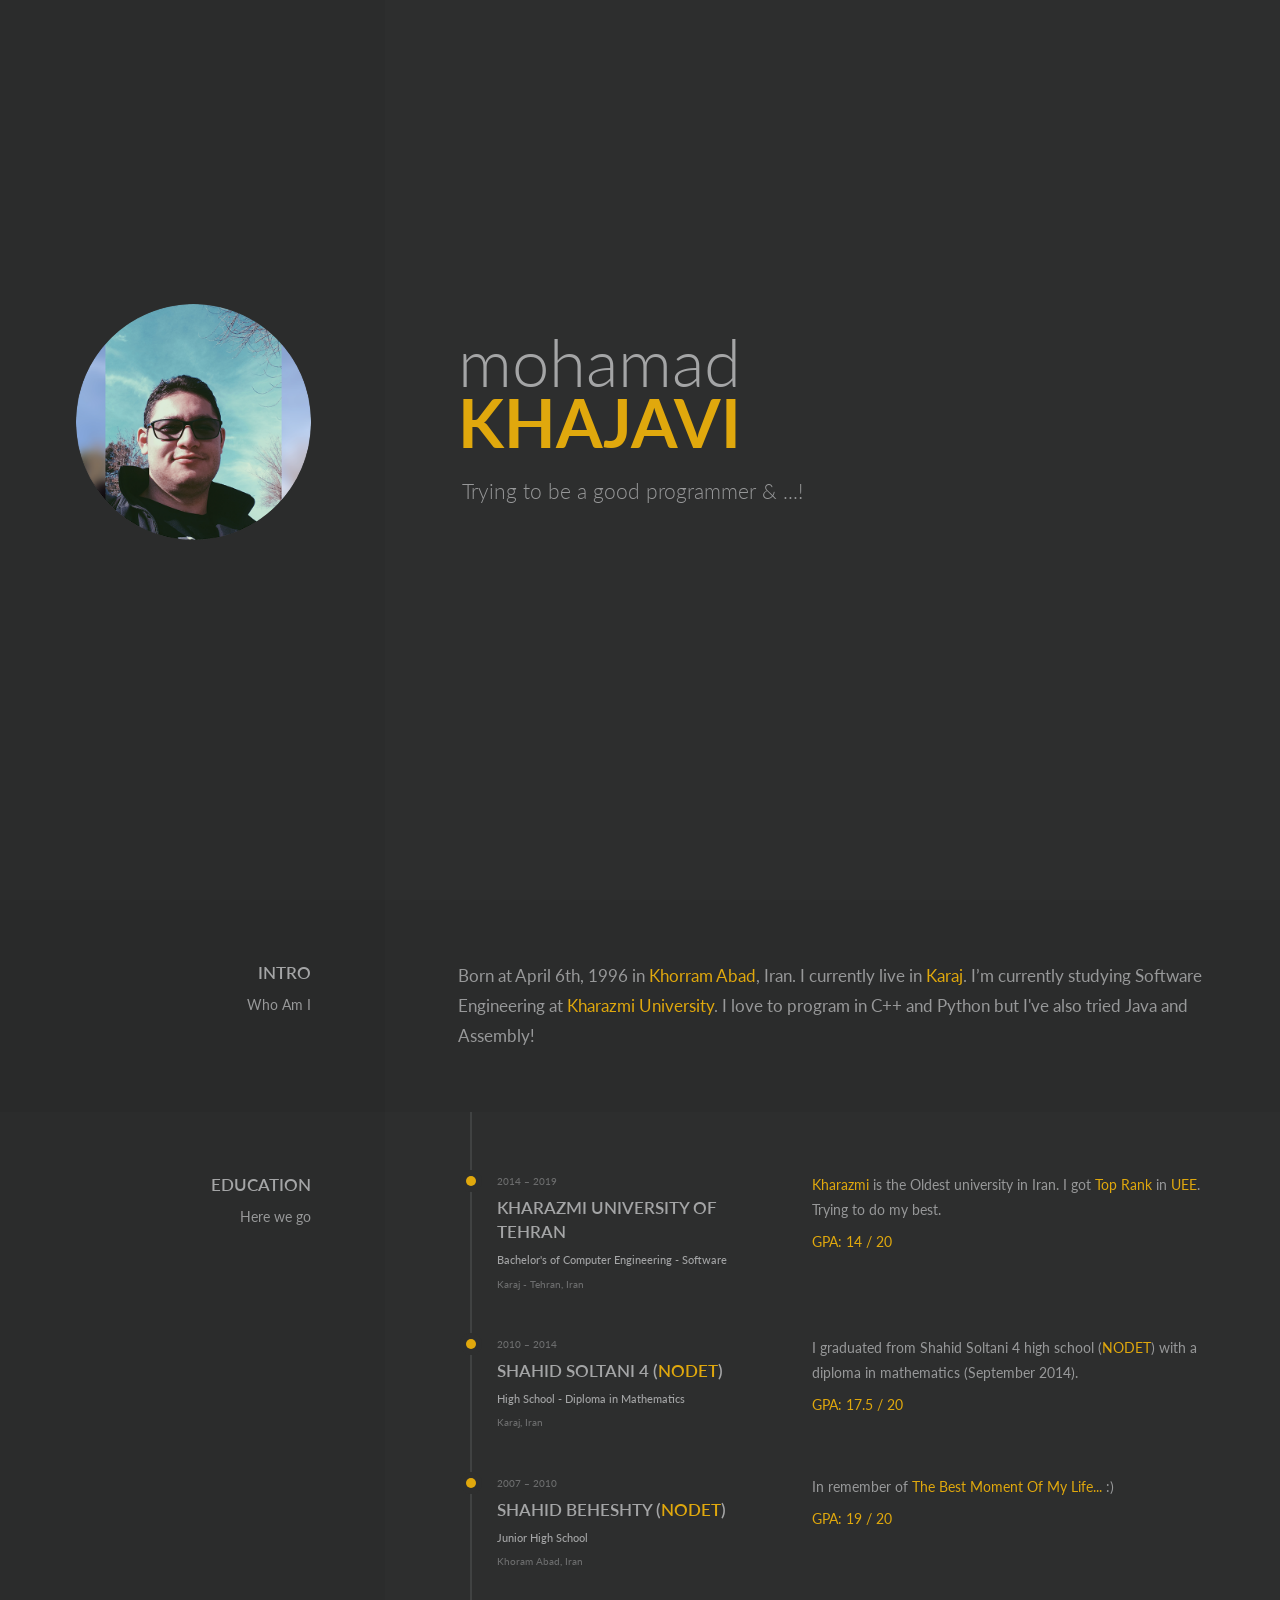
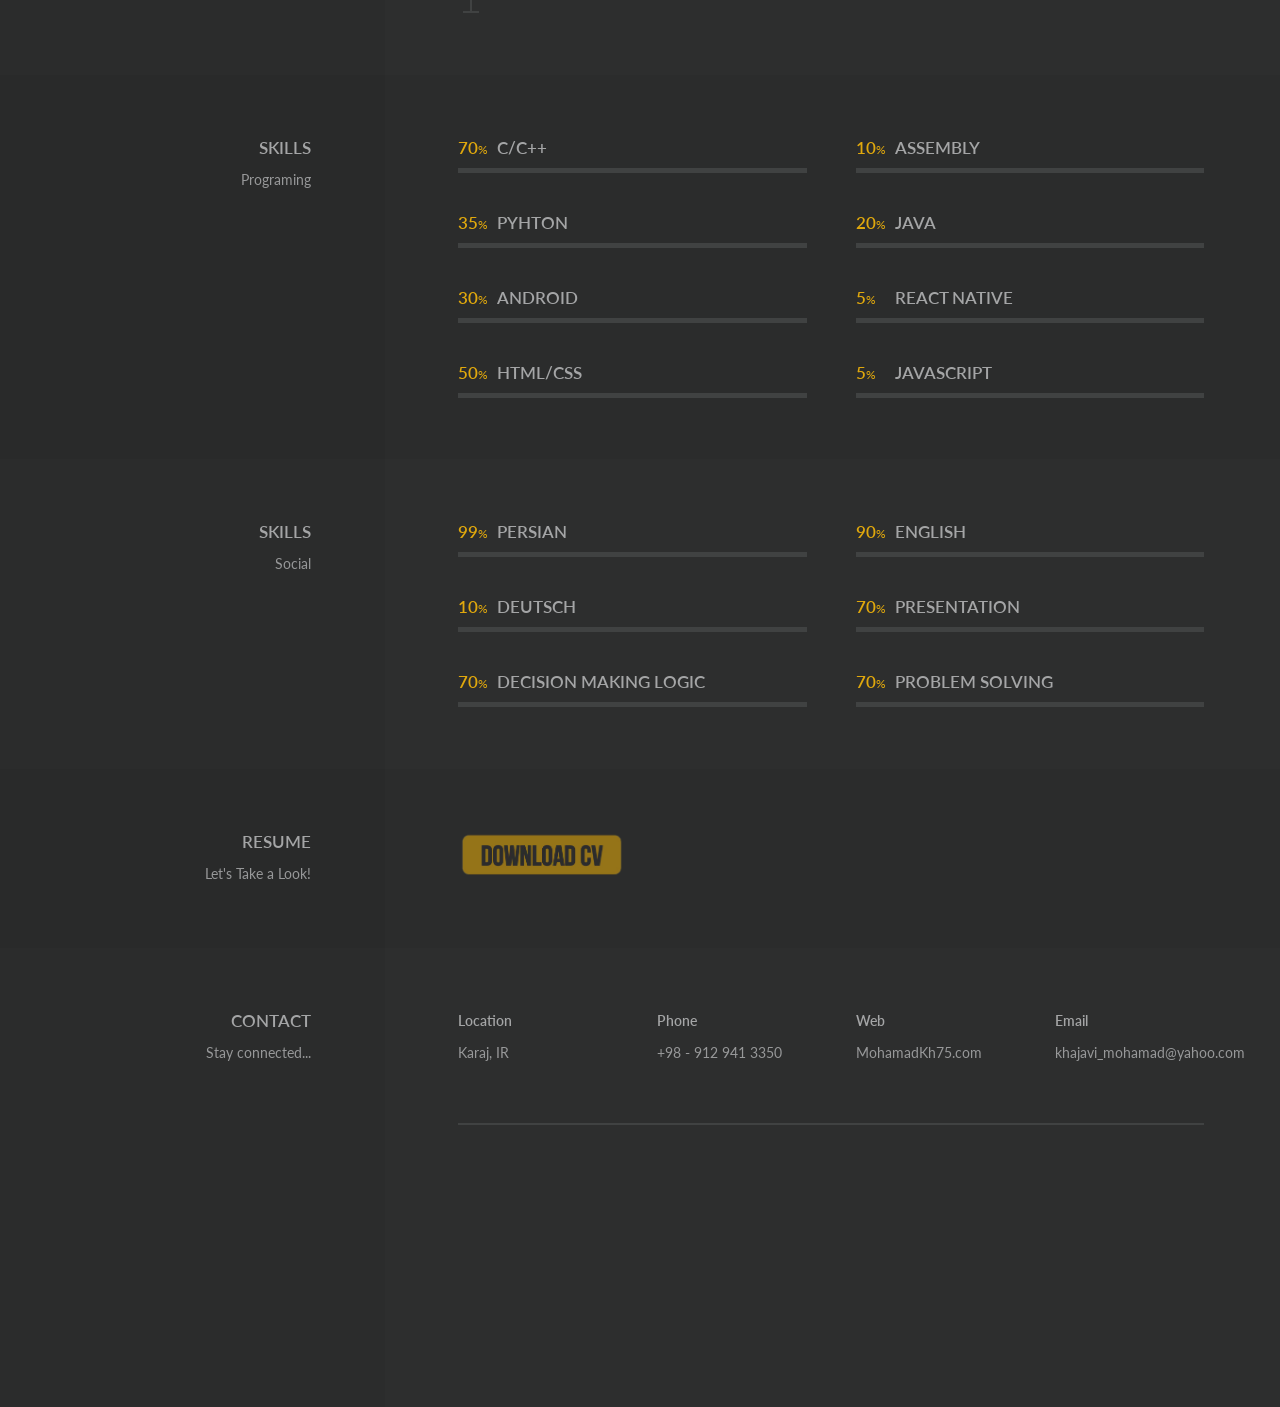
==== index.html @ a8b207ce "Typo Correction" ====
<!doctype html>

<html lang="en">

    <head>

        <title>&mdash; Mohamad Khajavi &mdash;</title>

        <meta name="description" content="">

        <meta charset="utf-8">
        <meta name="viewport" content="width=device-width, initial-scale=1, shrink-to-fit=no">
        <meta http-equiv="x-ua-compatible" content="ie=edge">
		<meta name="description" content="Mohamad Khajavi's Personal Website!" />
		<meta name="keywords" content="Mohamad,MohamadKh,MohamadKh75,Khajavi,Personal,Website,Morpheus,Morph,Morphy,محمد,خواجوی,محمدخواجوی" />
		<meta name="robots" content="ALL" />
		<meta name="author" content="MohamadKh75" />

		<link rel="shortcut icon" href="favicon.ico">

        <!-- Google Font: Lato -->
        <link href='https://fonts.googleapis.com/css?family=Lato:400,100,100italic,300,300italic,400italic,700,700italic,900,900italic&subset=latin,latin-ext' rel='stylesheet' type='text/css'>

        <!-- FontAwesome -->
        <link rel="stylesheet" href="assets/plugins/font-awesome/css/font-awesome.min.css">

        <!-- Nivo Lightbox-->
        <link rel="stylesheet" href="assets/plugins/nivo-lightbox/nivo-lightbox.css" />
        <link rel="stylesheet" href="assets/plugins/nivo-lightbox/themes/default/default.css" />

        <!-- Main CSS -->
        <link rel="stylesheet" href="assets/css/main.css">

        <!-- Themes -->
        <!--<link rel="stylesheet" href="assets/css/themes.light.css">-->
        <link rel="stylesheet" href="assets/css/themes.dark.css">

        <!-- Custom CSS -->
        <!--<link rel="stylesheet" href="assets/css/custom.css">-->

        <!-- jQuery -->
        <script src="assets/js/jquery.min.js"></script>

        <!-- dense.js (Retina plugin) -->
        <script src="assets/js/dense.js"></script>

        <!-- Nivo Lightbox -->
        <script src="assets/plugins/nivo-lightbox/nivo-lightbox.min.js"></script>

        <!-- ScrollReveal -->
        <script src="assets/js/scrollreveal.min.js"></script>

        <!-- Main JS -->
        <script src="assets/js/main.js"></script>

    </head>

    <body>

        <div class="c-preloader  js-preloader">
            <div class="c-preloader__spinner  t-preloader__spinner"></div>
        </div>

        <div class="c-main-container  js-main-container">



            <!-- ################################ -->
            <!-- ############ HEADER ############ -->
            <!-- ################################ -->

            <section class="o-section o-section--header  t-section  t-section--header">
                <div class="c-header">

                    <div class="o-section__header-bg  t-section__header"></div>
                    <div class="o-section__content-bg  t-section__content"></div>

                    <div class="o-container">
                        <div class="o-section__container">

                            <header class="o-section__header  c-header__header  t-section__header">
                                <div class="c-header__inner-header">

                                    <div class="c-header__avatar">
                                        <div class="a-header  c-avatar">
                                            <img class="c-avatar__img" src="assets/images/header/avatar.png" alt="That's Me!" title="It's Me!">
                                        </div><!-- /c-avatar -->
                                    </div><!-- /c-header-avatar -->

                                </div><!-- /c-header__inner-header -->
                            </header><!-- /o-section__header -->

                            <div class="o-section__content  c-header__content  t-section__content">
                                <div class="c-header__inner-content">

                                    <div class="c-header__top">

                                        <div class="c-header__brand">

                                            <div class="c-brand">
                                                <h1 class="c-brand__title  t-title">
                                                    <span class="c-brand__sizer">
                                                        <span class="a-header  c-brand__first-word  t-title__first-word">
                                                            Mohamad
                                                        </span>
                                                        <span class="a-header  c-brand__second-word  t-title__second-word">
                                                            Khajavi
                                                        </span>
                                                    </span>
                                                </h1>
                                                <h2 class="a-header  c-brand__sub-title  t-sub-title">
                                                    <span class="c-brand__sizer">
                                                        Trying to be a good programmer &amp; ...!
                                                    </span>
                                                </h2>
                                            </div><!-- /c-brand -->

                                        </div><!-- /c-header__brand -->

                                        <ul class="c-header__social-buttons  c-social-buttons">


											<li class="a-header">
                                                <a href="https://www.linkedin.com/in/mohamad-khajavi-30b135b5" title="Linkedin" target="_blank" class="c-social-button  t-social-button">
                                                    <i class="fa  fa-lg  fa-linkedin"></i>
                                                </a>
                                            </li>


											<li class="a-header">
                                                <a href="https://www.profile.ir/MohamadKh75" title="Profile" target="_blank" class="c-social-button  t-social-button">
                                                    <i class="fa  fa-lg  fa-pinterest-p"></i>
                                                </a>
                                            </li>


                                            <li class="a-header">
                                                <a href="https://github.com/MohamadKh75" title="GitHub" target="_blank" class="c-social-button  t-social-button">
                                                    <i class="fa  fa-lg  fa-github"></i>
                                                </a>
                                            </li>


											<li class="a-header">
                                                <a href="http://t.me/MohamadKh75" title="Telegram" target="_blank" class="c-social-button  t-social-button">
                                                    <i class="fa  fa-lg  fa-paper-plane"></i>
                                                </a>
                                            </li>


											<li class="a-header">
                                                <a href="https://twitter.com/MohamadKh75" title="Twitter" target="_blank" class="c-social-button  t-social-button">
                                                    <i class="fa  fa-lg  fa-twitter"></i>
                                                </a>
                                            </li>


                                        </ul><!-- /c-header__social-buttons -->

                                    </div><!-- /c-header__top -->

                                    <div class="c-header__contact">

                                        <hr class="a-header  c-header__contact-divider" />

                                        <div class="o-grid">

                                            <div class="o-grid__col-md-3  o-grid__col-sm-6">
                                                <div class="a-header  o-content">
                                                    <div class="o-content__body">
                                                        <h4>Location</h4>
                                                        <address>
                                                            Karaj, IR
                                                        </address>
                                                    </div>
                                                </div><!-- /o-content -->
                                            </div><!-- /o-grid__col -->

                                            <div class="o-grid__col-md-3  o-grid__col-sm-6">
                                                <div class="a-header  o-content">
                                                    <div class="o-content__body">
                                                        <h4>Phone</h4>
                                                        <p>
                                                            +98 - 912 941 3350
                                                        </p>
                                                    </div>
                                                </div><!-- /o-content -->
                                            </div><!-- /o-grid__col -->

                                            <div class="o-grid__col-md-3  o-grid__col-sm-6">
                                                <div class="a-header  o-content">
                                                    <div class="o-content__body">
                                                        <a href="#" target="_blank" class="t-link-container">
                                                            <h4>Web</h4>
                                                            <p>
                                                                <span class="t-link-container__item--blended">
                                                                    MohamadKh75.com
                                                                </span>
                                                            </p>
                                                        </a><!-- /o-link-container -->
                                                    </div>
                                                </div><!-- /o-content -->
                                            </div><!-- /o-grid__col -->

                                            <div class="o-grid__col-md-3  o-grid__col-sm-6">
                                                <div class="a-header  o-content">
                                                    <div class="o-content__body">
                                                        <a href="#" target="_blank" class="t-link-container">
                                                            <h4>Email</h4>
                                                            <p>
                                                                <span class="t-link-container__item--blended">
                                                                    khajavi_mohamad@yahoo.com
                                                                </span>
                                                            </p>
                                                        </a><!-- /o-link-container -->
                                                    </div>
                                                </div><!-- /o-content -->
                                            </div><!-- /o-grid__col -->

                                        </div><!-- /o-grid -->
                                    </div><!-- /c-header__contact -->

                                </div><!-- /c-header__inner-content -->
                            </div><!-- /o-section__content -->

                        </div><!-- /o-section__container -->

                    </div><!-- /o-container -->

                </div><!-- /c-header -->
            </section><!-- /o-section -->



            <!-- ################################ -->
            <!-- ############ INTRO ############# -->
            <!-- ################################ -->

            <section class="o-section  t-section  ">

                <div class="o-section__header-bg  t-section__header"></div>
                <div class="o-section__content-bg  t-section__content"></div>

                <div class="o-container">
                    <div class="o-section__container">

                        <header class="o-section__header  t-section__header">
                            <div class="o-content">
                                <h2 class="o-section__heading">
                                    Intro
                                </h2>
                                <div class="o-content__body  o-section__description">
                                    Who Am I
                                </div>
                            </div>
                        </header><!-- /o-section__header -->

                        <div class="o-section__content  t-section__content  ">

                            <div class="o-content">
                                <div class="c-intro">
                                    <div class="o-content__body">
                                        <p>

											Born at April 6th, 1996 in <a href="https://www.google.com/maps/place/Khorramabad,+Lorestan+Province/" title="See it in Google Map!" target="_blank">Khorram Abad</a>, Iran.
											I currently live in <a href="https://www.google.com/maps/place/Karaj,+Alborz+Province/" title="See it in Google Map!" target="_blank">Karaj</a>.
											I’m currently studying Software Engineering at <a href="http://khu.ac.ir/" title="Official Website" target="_blank">Kharazmi University</a>.
                      I love to program in C++ and Python but I've also tried Java and Assembly!

                                        </p>
                                    </div>
                                </div>
                            </div>

                        </div><!-- /o-section__content -->

                    </div><!-- /o-section__container -->
                </div><!-- /o-container -->

            </section><!-- /o-section -->

            <!-- ################################ -->
            <!-- ########### EDUCATION ########## -->
            <!-- ################################ -->

            <section class="o-section  t-section  ">

                <div class="o-section__header-bg  t-section__header"></div>
                <div class="o-section__content-bg  t-section__content"></div>

                <div class="o-container">
                    <div class="o-section__container">

                        <header class="o-section__header  t-section__header">
                            <div class="o-content">
                                <h2 class="o-section__heading">
                                    Education
                                </h2>
                                <div class="o-content__body  o-section__description">
                                    Here we go
                                </div>
                            </div>
                        </header><!-- /o-section__header -->

                        <div class="o-section__content  t-section__content  u-pt-0">

                            <div class="o-content">
                                <div class="a-education-timeline  c-timeline  t-border-color  o-section__full-top-space">
                                    <div class="c-timeline__end  t-border-color"></div>

                                    <div class="c-timeline__item">
                                        <div class="c-timeline__point  t-timeline__point  t-primary-bg"></div>
                                        <div class="o-content">
                                            <div class="o-grid">
                                                <div class="o-grid__col-md-5">
                                                    <div class="c-work__timeframe">
                                                        2014 &ndash; 2019
                                                    </div>
                                                    <h3 class="c-work__heading">
                                                        Kharazmi University of Tehran
                                                    </h3>
                                                    <h4 class="c-work__title">
                                                        Bachelor's of Computer Engineering - Software
                                                    </h4>
                                                    <div class="c-work__location">
                                                        Karaj - Tehran, Iran
                                                    </div>
                                                </div>
                                                <div class="o-grid__col-md-7">
                                                  <p>
                                                    <a>Kharazmi</a> is the Oldest university in Iran. I got <a title="≈ Top Fifth">Top Rank</a> in
                                                    <a title ="i.e. University Entrance Exam also known as the Concours">UEE</a>. Trying to do my best.
                                                    </p>

                                                  <p>
                                                      <a>GPA: 14 / 20</a>
                                                    </p>

                                                </div>
                                            </div><!-- /o-grid -->
                                        </div><!-- /o-content -->
                                    </div><!-- /c-timeline__item -->

                                    <div class="c-timeline__item">
                                        <div class="c-timeline__point  t-timeline__point  t-primary-bg"></div>
                                        <div class="o-content">
                                            <div class="o-grid">
                                                <div class="o-grid__col-md-5">
                                                    <div class="c-work__timeframe">
                                                        2010 &ndash; 2014
                                                    </div>
                                                    <h3 class="c-work__heading">
                                                        Shahid Soltani 4 (<a title="i.e. National Organization for Development of Exceptional Talents">NODET</a>)
                                                    </h3>
                                                    <h4 class="c-work__title">
                                                        High School - Diploma in Mathematics
                                                    </h4>
                                                    <div class="c-work__location">
                                                        Karaj, Iran
                                                    </div>
                                                </div>
                                                <div class="o-grid__col-md-7">
                                                  <p>
                                                    I graduated from Shahid Soltani 4 high school
                                                    (<a title="i.e. National Organization for Development of Exceptional Talents">NODET</a>)
                                                    with a diploma in mathematics (September 2014).
                                                    </p>

                                                  <p>
                                                      <a>GPA: 17.5 / 20</a>
                                                    </p>
                                                </div>
                                            </div><!-- /o-grid -->
                                        </div><!-- /o-content -->
                                    </div><!-- /c-timeline__item -->

                                    <div class="c-timeline__item">
                                        <div class="c-timeline__point  t-timeline__point  t-primary-bg"></div>
                                        <div class="o-content">
                                            <div class="o-grid">
                                                <div class="o-grid__col-md-5">
                                                    <div class="c-work__timeframe">
                                                        2007 &ndash; 2010
                                                    </div>
                                                    <h3 class="c-work__heading">
                                                        Shahid Beheshty (<a title="i.e. National Organization for Development of Exceptional Talents">NODET</a>)
                                                    </h3>
                                                    <h4 class="c-work__title">
                                                        Junior High School
                                                    </h4>
                                                    <div class="c-work__location">
                                                        Khoram Abad, Iran
                                                    </div>
                                                </div>
                                                <div class="o-grid__col-md-7">
                                                    <p>
                                                        In remember of <a>The Best Moment Of My Life...</a> :)
                                                      </p>
                                                    <p>
                                                        <a>GPA: 19 / 20</a>
                                                    </p>
                                                </div>
                                            </div><!-- /o-grid -->
                                        </div><!-- /o-content -->
                                    </div><!-- /c-timeline__item -->

                                </div><!-- /c-timeline -->
                            </div><!-- /o-content -->

                        </div><!-- /o-section__content -->

                    </div><!-- /o-section__container -->
                </div><!-- /o-container -->

            </section><!-- /o-section -->



            <!-- ################################ -->
            <!-- ############ SKILLS ############ -->
            <!-- ################################ -->

            <section class="o-section  t-section  ">

                <div class="o-section__header-bg  t-section__header"></div>
                <div class="o-section__content-bg  t-section__content"></div>

                <div class="o-container">
                    <div class="o-section__container">

                        <header class="o-section__header  t-section__header">
                            <div class="o-content">
                                <h2 class="o-section__heading">
                                    Skills
                                </h2>
                                <div class="o-content__body  o-section__description">
                                    Programing
                                </div>
                            </div>
                        </header><!-- /o-section__header -->

                        <div class="o-section__content  t-section__content  ">

                            <div class="o-grid">

                                <div class="o-grid__col-sm-6">
                                    <div class="o-content">
                                        <div class="o-media  o-media--block">
                                            <div class="o-media__figure">
                                                <div class="c-number  t-primary-color">
                                                    70<small>%</small>
                                                </div>
                                            </div>
                                            <div class="o-media__body">
                                                <h3>C/C++</h3>
                                            </div>
                                        </div>
                                        <div class="c-progress-bar  o-content__body  t-border-color-bg  u-mt-text">
                                            <div class="a-progress-bar  c-progress-bar__filler  t-primary-bg" data-percent="70"></div>
                                        </div>
                                    </div>
                                </div><!-- /o-grid__col -->

                                <div class="o-grid__col-sm-6">
                                    <div class="o-content">
                                        <div class="o-media  o-media--block">
                                            <div class="o-media__figure">
                                                <div class="c-number  t-primary-color">
                                                    10<small>%</small>
                                                </div>
                                            </div>
                                            <div class="o-media__body">
                                                <h3>Assembly</h3>
                                            </div>
                                        </div>
                                        <div class="c-progress-bar  o-content__body  t-border-color-bg  u-mt-text">
                                            <div class="a-progress-bar  c-progress-bar__filler  t-primary-bg" data-percent="10"></div>
                                        </div>
                                    </div>
                                </div><!-- /o-grid__col -->

                                <div class="o-grid__col-sm-6">
                                    <div class="o-content">
                                        <div class="o-media  o-media--block">
                                            <div class="o-media__figure">
                                                <div class="c-number  t-primary-color">
                                                    35<small>%</small>
                                                </div>
                                            </div>
                                            <div class="o-media__body">
                                                <h3>Pyhton</h3>
                                            </div>
                                        </div>
                                        <div class="c-progress-bar  o-content__body  t-border-color-bg  u-mt-text">
                                            <div class="a-progress-bar  c-progress-bar__filler  t-primary-bg" data-percent="35"></div>
                                        </div>
                                    </div>
                                </div><!-- /o-grid__col -->

                                <div class="o-grid__col-sm-6">
                                    <div class="o-content">
                                        <div class="o-media  o-media--block">
                                            <div class="o-media__figure">
                                                <div class="c-number  t-primary-color">
                                                    20<small>%</small>
                                                </div>
                                            </div>
                                            <div class="o-media__body">
                                                <h3>Java</h3>
                                            </div>
                                        </div>
                                        <div class="c-progress-bar  o-content__body  t-border-color-bg  u-mt-text">
                                            <div class="a-progress-bar  c-progress-bar__filler  t-primary-bg" data-percent="20"></div>
                                        </div>
                                    </div>
                                </div><!-- /o-grid__col -->

                                <div class="o-grid__col-sm-6">
                                    <div class="o-content">
                                        <div class="o-media  o-media--block">
                                            <div class="o-media__figure">
                                                <div class="c-number  t-primary-color">
                                                    30<small>%</small>
                                                </div>
                                            </div>
                                            <div class="o-media__body">
                                                <h3>Android</h3>
                                            </div>
                                        </div>
                                        <div class="c-progress-bar  o-content__body  t-border-color-bg  u-mt-text">
                                            <div class="a-progress-bar  c-progress-bar__filler  t-primary-bg" data-percent="30"></div>
                                        </div>
                                    </div>
                                </div><!-- /o-grid__col -->

                                <div class="o-grid__col-sm-6">
                                    <div class="o-content">
                                        <div class="o-media  o-media--block">
                                            <div class="o-media__figure">
                                                <div class="c-number  t-primary-color">
                                                    5<small>%</small>
                                                </div>
                                            </div>
                                            <div class="o-media__body">
                                                <h3>React Native</h3>
                                            </div>
                                        </div>
                                        <div class="c-progress-bar  o-content__body  t-border-color-bg  u-mt-text">
                                            <div class="a-progress-bar  c-progress-bar__filler  t-primary-bg" data-percent="5"></div>
                                        </div>
                                    </div>
                                </div><!-- /o-grid__col -->

                                <div class="o-grid__col-sm-6">
                                    <div class="o-content">
                                        <div class="o-media  o-media--block">
                                            <div class="o-media__figure">
                                                <div class="c-number  t-primary-color">
                                                    50<small>%</small>
                                                </div>
                                            </div>
                                            <div class="o-media__body">
                                                <h3>HTML/CSS</h3>
                                            </div>
                                        </div>
                                        <div class="c-progress-bar  o-content__body  t-border-color-bg  u-mt-text">
                                            <div class="a-progress-bar  c-progress-bar__filler  t-primary-bg" data-percent="50"></div>
                                        </div>
                                    </div>
                                </div><!-- /o-grid__col -->

                                <div class="o-grid__col-sm-6">
                                    <div class="o-content">
                                        <div class="o-media  o-media--block">
                                            <div class="o-media__figure">
                                                <div class="c-number  t-primary-color">
                                                    5<small>%</small>
                                                </div>
                                            </div>
                                            <div class="o-media__body">
                                                <h3>Javascript</h3>
                                            </div>
                                        </div>
                                        <div class="c-progress-bar  o-content__body  t-border-color-bg  u-mt-text">
                                            <div class="a-progress-bar  c-progress-bar__filler  t-primary-bg" data-percent="5"></div>
                                        </div>
                                    </div>
                                </div><!-- /o-grid__col -->

                            </div><!-- /o-grid -->

                        </div><!-- /o-section__content -->

                    </div><!-- /o-section__container -->
                </div><!-- /o-container -->

            </section><!-- /o-section -->

            <!-- ################################ -->
            <!-- ############ SKILLS ############ -->
            <!-- ################################ -->

            <section class="o-section  t-section  ">

                <div class="o-section__header-bg  t-section__header"></div>
                <div class="o-section__content-bg  t-section__content"></div>

                <div class="o-container">
                    <div class="o-section__container">

                        <header class="o-section__header  t-section__header">
                            <div class="o-content">
                                <h2 class="o-section__heading">
                                    Skills
                                </h2>
                                <div class="o-content__body  o-section__description">
                                    Social
                                </div>
                            </div>
                        </header><!-- /o-section__header -->

                        <div class="o-section__content  t-section__content  ">

                            <div class="o-grid">

                                <div class="o-grid__col-sm-6">
                                    <div class="o-content">
                                        <div class="o-media  o-media--block">
                                            <div class="o-media__figure">
                                                <div class="c-number  t-primary-color">
                                                    99<small>%</small>
                                                </div>
                                            </div>
                                            <div class="o-media__body">
                                                <h3>Persian</h3>
                                            </div>
                                        </div>
                                        <div class="c-progress-bar  o-content__body  t-border-color-bg  u-mt-text">
                                            <div class="a-progress-bar  c-progress-bar__filler  t-primary-bg" data-percent="99"></div>
                                        </div>
                                    </div>
                                </div><!-- /o-grid__col -->

                                <div class="o-grid__col-sm-6">
                                    <div class="o-content">
                                        <div class="o-media  o-media--block">
                                            <div class="o-media__figure">
                                                <div class="c-number  t-primary-color">
                                                    90<small>%</small>
                                                </div>
                                            </div>
                                            <div class="o-media__body">
                                                <h3>English</h3>
                                            </div>
                                        </div>
                                        <div class="c-progress-bar  o-content__body  t-border-color-bg  u-mt-text">
                                            <div class="a-progress-bar  c-progress-bar__filler  t-primary-bg" data-percent="90"></div>
                                        </div>
                                    </div>
                                </div><!-- /o-grid__col -->

                                <div class="o-grid__col-sm-6">
                                    <div class="o-content">
                                        <div class="o-media  o-media--block">
                                            <div class="o-media__figure">
                                                <div class="c-number  t-primary-color">
                                                    10<small>%</small>
                                                </div>
                                            </div>
                                            <div class="o-media__body">
                                                <h3>Deutsch</h3>
                                            </div>
                                        </div>
                                        <div class="c-progress-bar  o-content__body  t-border-color-bg  u-mt-text">
                                            <div class="a-progress-bar  c-progress-bar__filler  t-primary-bg" data-percent="10"></div>
                                        </div>
                                    </div>
                                </div><!-- /o-grid__col -->

                                <div class="o-grid__col-sm-6">
                                    <div class="o-content">
                                        <div class="o-media  o-media--block">
                                            <div class="o-media__figure">
                                                <div class="c-number  t-primary-color">
                                                    70<small>%</small>
                                                </div>
                                            </div>
                                            <div class="o-media__body">
                                                <h3>Presentation</h3>
                                            </div>
                                        </div>
                                        <div class="c-progress-bar  o-content__body  t-border-color-bg  u-mt-text">
                                            <div class="a-progress-bar  c-progress-bar__filler  t-primary-bg" data-percent="70"></div>
                                        </div>
                                    </div>
                                </div><!-- /o-grid__col -->

                                <div class="o-grid__col-sm-6">
                                    <div class="o-content">
                                        <div class="o-media  o-media--block">
                                            <div class="o-media__figure">
                                                <div class="c-number  t-primary-color">
                                                    70<small>%</small>
                                                </div>
                                            </div>
                                            <div class="o-media__body">
                                                <h3>Decision Making Logic</h3>
                                            </div>
                                        </div>
                                        <div class="c-progress-bar  o-content__body  t-border-color-bg  u-mt-text">
                                            <div class="a-progress-bar  c-progress-bar__filler  t-primary-bg" data-percent="70"></div>
                                        </div>
                                    </div>
                                </div><!-- /o-grid__col -->

                                <div class="o-grid__col-sm-6">
                                    <div class="o-content">
                                        <div class="o-media  o-media--block">
                                            <div class="o-media__figure">
                                                <div class="c-number  t-primary-color">
                                                    70<small>%</small>
                                                </div>
                                            </div>
                                            <div class="o-media__body">
                                                <h3>Problem Solving</h3>
                                            </div>
                                        </div>
                                        <div class="c-progress-bar  o-content__body  t-border-color-bg  u-mt-text">
                                            <div class="a-progress-bar  c-progress-bar__filler  t-primary-bg" data-percent="70"></div>
                                        </div>
                                    </div>
                                </div><!-- /o-grid__col -->

                            </div><!-- /o-grid -->

                        </div><!-- /o-section__content -->

                    </div><!-- /o-section__container -->
                </div><!-- /o-container -->

            </section><!-- /o-section -->





            <!-- ################################ -->
            <!-- ############ CV Download ########### -->
            <!-- ################################ -->

            <section class="o-section  t-section  ">

                <div class="o-section__header-bg  t-section__header"></div>
                <div class="o-section__content-bg  t-section__content"></div>

                <div class="o-container">
                    <div class="o-section__container">

                        <header class="o-section__header  t-section__header">
                            <div class="o-content">
                                <h2 class="o-section__heading">
                                    RESUME
                                </h2>
                                <div class="o-content__body  o-section__description">
                                    Let's Take a Look!
                                </div>
                            </div>
                        </header><!-- /o-section__header -->

                        <div class="o-section__content  t-section__content  ">

                            <ul class="c-clients  o-content">
                                <li>
                                    <a href="http://MohamadKh75.com" title="Mohamad Khajavi CV" target="_blank">
                                        <img src="assets/images/clients/download_cv.png" alt="">
                                    </a>
                                </li>
                            </ul><!-- /o-float-box -->

                        </div><!-- /o-section__content -->

                    </div><!-- /o-section__container -->
                </div><!-- /o-container -->

            </section><!-- /o-section -->



            <!-- ################################ -->
            <!-- ############ FOOTER ############ -->
            <!-- ################################ -->

            <section class="o-section  t-section  o-section--footer">

                <div class="o-section__header-bg  t-section__header"></div>
                <div class="o-section__content-bg  t-section__content"></div>

                <div class="o-container">
                    <div class="o-section__container">

                        <header class="o-section__header  t-section__header">
                            <div class="o-content">
                                <h2 class="o-section__heading">
                                    Contact
                                </h2>
                                <div class="o-content__body  o-section__description">
                                    Stay connected...
                                </div>
                            </div>
                        </header><!-- /o-section__header -->

                        <div class="o-section__content  t-section__content  ">

                                <div class="c-footer__contact">
                                    <div class="o-grid">

                                    <div class="o-grid__col-md-3  o-grid__col-sm-6">
                                        <div class="o-content">
                                            <div class="o-content__body">
                                                <h4>Location</h4>
                                                <address>
                                                    Karaj, IR
                                                </address>
                                            </div>
                                        </div><!-- /o-content -->
                                    </div><!-- /o-grid__col -->

                                    <div class="o-grid__col-md-3  o-grid__col-sm-6">
                                        <div class="o-content">
                                            <div class="o-content__body">
                                                <h4>Phone</h4>
                                                <p>
                                                    +98 - 912 941 3350
                                                </p>
                                            </div>
                                        </div><!-- /o-content -->
                                    </div><!-- /o-grid__col -->

                                    <div class="o-grid__col-md-3  o-grid__col-sm-6">
                                        <div class="o-content">
                                            <div class="o-content__body">
                                                <a href="#" target="_blank" class="t-link-container">
                                                    <h4>Web</h4>
                                                    <p>
                                                        <span class="t-link-container__item--blended">
                                                            MohamadKh75.com
                                                        </span>
                                                    </p>
                                                </a><!-- /o-link-container -->
                                            </div>
                                        </div><!-- /o-content -->
                                    </div><!-- /o-grid__col -->

                                    <div class="o-grid__col-md-3  o-grid__col-sm-6">
                                        <div class="o-content">
                                            <div class="o-content__body">
                                                <a href="#" target="_blank" class="t-link-container">
                                                    <h4>Email</h4>
                                                    <p>
                                                        <span class="t-link-container__item--blended">
                                                            khajavi_mohamad@yahoo.com
                                                        </span>
                                                    </p>
                                                </a><!-- /o-link-container -->
                                            </div>
                                        </div><!-- /o-content -->
                                    </div><!-- /o-grid__col -->

                                </div><!-- /o-grid -->
                                </div><!-- /c-footer__contact -->

                                <hr class="c-footer__contact-divider" />

                                <div class="o-content">
                                    <div class="c-footer__bottom">
                                        <div class="c-footer__brand">

                                            <div class="c-brand">
                                                <div class="o-content__body">
                                                    <h1 class="c-brand__title  t-title">
                                                        <span class="c-brand__sizer  c-brand__sizer--sm">
                                                            <span class="a-footer  c-brand__first-word  t-title__first-word">
                                                                Mohamad
                                                            </span>
                                                            <span class="a-footer  c-brand__second-word  t-title__second-word">
                                                                Khajavi
                                                            </span>
                                                        </span>
                                                    </h1>
                                                </div><!-- /o-content__body -->
                                            </div><!-- /c-brand -->

                                        </div><!-- /c-footer__brand -->

                                        <ul class="c-footer__social-buttons  c-social-buttons  o-content__body">


                                            <li class="a-header">
                                                <a href="https://www.researchgate.net/" title="ResearchGate" target="_blank" class="c-social-button  t-social-button">
                                                    <i class="fa  fa-lg  fa-search"></i>
                                                </a>
                                            </li>

											<li class="a-header">
                                                <a href="https://www.instagram.com/MohamadKh75/?hl=en" title="Instagram" target="_blank" class="c-social-button  t-social-button">
                                                    <i class="fa  fa-lg  fa-instagram"></i>
                                                </a>
                                            </li>

											<li class="a-header">
                                                <a href="mailto:khajavi_mohamad@yahoo.com?Subject=Contact%20From%20Your%20Site" target="_top" title="Email" class="c-social-button  t-social-button">
                                                    <i class="fa  fa-lg  fa-envelope"></i>
                                                </a>
                                            </li>


                                        </ul><!-- /c-footer__social-buttons -->

                                    </div><!-- /c-footer__bottom -->
                                </div><!-- /o-content -->

                        </div><!-- /o-section__content -->

                    </div><!-- /o-section__container -->
                </div><!-- /o-container -->

            </section><!-- /o-section -->



        </div><!-- /c-main-container -->

    </body>

</html>
---- assets/plugins/nivo-lightbox/themes/default/default.css ----
/*
 * Nivo Lightbox Default Theme v1.0
 * http://dev7studios.com/nivo-lightbox
 *
 * Copyright 2013, Dev7studios
 * Free to use and abuse under the MIT license.
 * http://www.opensource.org/licenses/mit-license.php
 */

.nivo-lightbox-theme-default.nivo-lightbox-overlay {
	background: #666;
	background: rgba(0,0,0,0.6);
}
.nivo-lightbox-theme-default .nivo-lightbox-content.nivo-lightbox-loading { background: url(loading.gif) no-repeat 50% 50%; }

.nivo-lightbox-theme-default .nivo-lightbox-nav {
	top: 10%;
	width: 8%;
	height: 80%;
	text-indent: -9999px;
	background-repeat: no-repeat;
	background-position: 50% 50%;
	opacity: 0.5;
}
.nivo-lightbox-theme-default .nivo-lightbox-nav:hover {
	opacity: 1;
	background-color: rgba(0,0,0,0.5);
}
.nivo-lightbox-theme-default .nivo-lightbox-prev {
	background-image: url(prev.png);
	border-radius: 0 3px 3px 0;
}
.nivo-lightbox-theme-default .nivo-lightbox-next {
	background-image: url(next.png);
	border-radius: 3px 0 0 3px;
}

.nivo-lightbox-theme-default .nivo-lightbox-close {
	display: block;
	background: url(close.png) no-repeat 5px 5px;
	width: 16px;
	height: 16px;
	text-indent: -9999px;
	padding: 5px;
	opacity: 0.5;
}
.nivo-lightbox-theme-default .nivo-lightbox-close:hover { opacity: 1; }

.nivo-lightbox-theme-default .nivo-lightbox-title-wrap { bottom: -7%; }
.nivo-lightbox-theme-default .nivo-lightbox-title {
	font: 14px/20px 'Helvetica Neue', Helvetica, Arial, sans-serif;
	font-style: normal;
	font-weight: normal;
	background: #000;
	color: #fff;
	padding: 7px 15px;
	border-radius: 30px;
}

.nivo-lightbox-theme-default .nivo-lightbox-image img {
	background: #fff;
	-webkit-box-shadow: 0px 1px 1px rgba(0,0,0,0.4);
	   -moz-box-shadow: 0px 1px 1px rgba(0,0,0,0.4);
	        box-shadow: 0px 1px 1px rgba(0,0,0,0.4);
}
.nivo-lightbox-theme-default .nivo-lightbox-ajax,
.nivo-lightbox-theme-default .nivo-lightbox-inline {
	background: #fff;
	padding: 40px;
	-webkit-box-shadow: 0px 1px 1px rgba(0,0,0,0.4);
	   -moz-box-shadow: 0px 1px 1px rgba(0,0,0,0.4);
	        box-shadow: 0px 1px 1px rgba(0,0,0,0.4);
}

@media (-webkit-min-device-pixel-ratio: 1.3),
       (-o-min-device-pixel-ratio: 2.6/2),
       (min--moz-device-pixel-ratio: 1.3),
       (min-device-pixel-ratio: 1.3),
       (min-resolution: 1.3dppx) {

	.nivo-lightbox-theme-default .nivo-lightbox-content.nivo-lightbox-loading {
		background-image: url(loading@2x.gif);
		background-size: 32px 32px;
	}
	.nivo-lightbox-theme-default .nivo-lightbox-prev {
		background-image: url(prev@2x.png);
		background-size: 48px 48px;
	}
	.nivo-lightbox-theme-default .nivo-lightbox-next {
		background-image: url(next@2x.png);
		background-size: 48px 48px;
	}
	.nivo-lightbox-theme-default .nivo-lightbox-close {
		background-image: url(close@2x.png);
		background-size: 16px 16px;
	}

}
---- assets/css/main.css ----
@charset "UTF-8";
/*! normalize.css v3.0.3 | MIT License | github.com/necolas/normalize.css */
/**
 * 1. Set default font family to sans-serif.
 * 2. Prevent iOS and IE text size adjust after device orientation change,
 *    without disabling user zoom.
 */
html {
  font-family: sans-serif;
  /* 1 */
  -ms-text-size-adjust: 100%;
  /* 2 */
  -webkit-text-size-adjust: 100%;
  /* 2 */
}

/**
 * Remove default margin.
 */
body {
  margin: 0;
}

/* HTML5 display definitions
   ========================================================================== */
/**
 * Correct `block` display not defined for any HTML5 element in IE 8/9.
 * Correct `block` display not defined for `details` or `summary` in IE 10/11
 * and Firefox.
 * Correct `block` display not defined for `main` in IE 11.
 */
article,
aside,
details,
figcaption,
figure,
footer,
header,
main,
menu,
nav,
section,
summary {
  display: block;
}

/**
 * 1. Correct `inline-block` display not defined in IE 8/9.
 * 2. Normalize vertical alignment of `progress` in Chrome, Firefox, and Opera.
 */
audio,
canvas,
progress,
video {
  display: inline-block;
  /* 1 */
  vertical-align: baseline;
  /* 2 */
}

/**
 * Prevent modern browsers from displaying `audio` without controls.
 * Remove excess height in iOS 5 devices.
 */
audio:not([controls]) {
  display: none;
  height: 0;
}

/**
 * Address `[hidden]` styling not present in IE 8/9/10.
 * Hide the `template` element in IE 8/9/10/11, Safari, and Firefox < 22.
 */
[hidden],
template {
  display: none;
}

/* Links
   ========================================================================== */
/**
 * Remove the gray background color from active links in IE 10.
 */
a {
  background-color: transparent;
}

/**
 * Improve readability of focused elements when they are also in an
 * active/hover state.
 */
a:active,
a:hover {
  outline: 0;
}

/* Text-level semantics
   ========================================================================== */
/**
 * Address styling not present in IE 8/9/10/11, Safari, and Chrome.
 */
abbr[title] {
  border-bottom: 1px dotted;
}

/**
 * Address style set to `bolder` in Firefox 4+, Safari, and Chrome.
 */
b,
strong {
  font-weight: bold;
}

/**
 * Address styling not present in Safari and Chrome.
 */
dfn {
  font-style: italic;
}

/**
 * Address variable `h1` font-size and margin within `section` and `article`
 * contexts in Firefox 4+, Safari, and Chrome.
 */
h1 {
  font-size: 2em;
  margin: 0.67em 0;
}

/**
 * Address styling not present in IE 8/9.
 */
mark {
  background: #ff0;
  color: #000;
}

/**
 * Address inconsistent and variable font size in all browsers.
 */
small {
  font-size: 80%;
}

/**
 * Prevent `sub` and `sup` affecting `line-height` in all browsers.
 */
sub,
sup {
  font-size: 75%;
  line-height: 0;
  position: relative;
  vertical-align: baseline;
}

sup {
  top: -0.5em;
}

sub {
  bottom: -0.25em;
}

/* Embedded content
   ========================================================================== */
/**
 * Remove border when inside `a` element in IE 8/9/10.
 */
img {
  border: 0;
}

/**
 * Correct overflow not hidden in IE 9/10/11.
 */
svg:not(:root) {
  overflow: hidden;
}

/* Grouping content
   ========================================================================== */
/**
 * Address margin not present in IE 8/9 and Safari.
 */
figure {
  margin: 1em 40px;
}

/**
 * Address differences between Firefox and other browsers.
 */
hr {
  box-sizing: content-box;
  height: 0;
}

/**
 * Contain overflow in all browsers.
 */
pre {
  overflow: auto;
}

/**
 * Address odd `em`-unit font size rendering in all browsers.
 */
code,
kbd,
pre,
samp {
  font-family: monospace, monospace;
  font-size: 1em;
}

/* Forms
   ========================================================================== */
/**
 * Known limitation: by default, Chrome and Safari on OS X allow very limited
 * styling of `select`, unless a `border` property is set.
 */
/**
 * 1. Correct color not being inherited.
 *    Known issue: affects color of disabled elements.
 * 2. Correct font properties not being inherited.
 * 3. Address margins set differently in Firefox 4+, Safari, and Chrome.
 */
button,
input,
optgroup,
select,
textarea {
  color: inherit;
  /* 1 */
  font: inherit;
  /* 2 */
  margin: 0;
  /* 3 */
}

/**
 * Address `overflow` set to `hidden` in IE 8/9/10/11.
 */
button {
  overflow: visible;
}

/**
 * Address inconsistent `text-transform` inheritance for `button` and `select`.
 * All other form control elements do not inherit `text-transform` values.
 * Correct `button` style inheritance in Firefox, IE 8/9/10/11, and Opera.
 * Correct `select` style inheritance in Firefox.
 */
button,
select {
  text-transform: none;
}

/**
 * 1. Avoid the WebKit bug in Android 4.0.* where (2) destroys native `audio`
 *    and `video` controls.
 * 2. Correct inability to style clickable `input` types in iOS.
 * 3. Improve usability and consistency of cursor style between image-type
 *    `input` and others.
 */
button,
html input[type="button"],
input[type="reset"],
input[type="submit"] {
  -webkit-appearance: button;
  /* 2 */
  cursor: pointer;
  /* 3 */
}

/**
 * Re-set default cursor for disabled elements.
 */
button[disabled],
html input[disabled] {
  cursor: default;
}

/**
 * Remove inner padding and border in Firefox 4+.
 */
button::-moz-focus-inner,
input::-moz-focus-inner {
  border: 0;
  padding: 0;
}

/**
 * Address Firefox 4+ setting `line-height` on `input` using `!important` in
 * the UA stylesheet.
 */
input {
  line-height: normal;
}

/**
 * It's recommended that you don't attempt to style these elements.
 * Firefox's implementation doesn't respect box-sizing, padding, or width.
 *
 * 1. Address box sizing set to `content-box` in IE 8/9/10.
 * 2. Remove excess padding in IE 8/9/10.
 */
input[type="checkbox"],
input[type="radio"] {
  box-sizing: border-box;
  /* 1 */
  padding: 0;
  /* 2 */
}

/**
 * Fix the cursor style for Chrome's increment/decrement buttons. For certain
 * `font-size` values of the `input`, it causes the cursor style of the
 * decrement button to change from `default` to `text`.
 */
input[type="number"]::-webkit-inner-spin-button,
input[type="number"]::-webkit-outer-spin-button {
  height: auto;
}

/**
 * 1. Address `appearance` set to `searchfield` in Safari and Chrome.
 * 2. Address `box-sizing` set to `border-box` in Safari and Chrome.
 */
input[type="search"] {
  -webkit-appearance: textfield;
  /* 1 */
  box-sizing: content-box;
  /* 2 */
}

/**
 * Remove inner padding and search cancel button in Safari and Chrome on OS X.
 * Safari (but not Chrome) clips the cancel button when the search input has
 * padding (and `textfield` appearance).
 */
input[type="search"]::-webkit-search-cancel-button,
input[type="search"]::-webkit-search-decoration {
  -webkit-appearance: none;
}

/**
 * Define consistent border, margin, and padding.
 */
fieldset {
  border: 1px solid #c0c0c0;
  margin: 0 2px;
  padding: 0.35em 0.625em 0.75em;
}

/**
 * 1. Correct `color` not being inherited in IE 8/9/10/11.
 * 2. Remove padding so people aren't caught out if they zero out fieldsets.
 */
legend {
  border: 0;
  /* 1 */
  padding: 0;
  /* 2 */
}

/**
 * Remove default vertical scrollbar in IE 8/9/10/11.
 */
textarea {
  overflow: auto;
}

/**
 * Don't inherit the `font-weight` (applied by a rule above).
 * NOTE: the default cannot safely be changed in Chrome and Safari on OS X.
 */
optgroup {
  font-weight: bold;
}

/* Tables
   ========================================================================== */
/**
 * Remove most spacing between table cells.
 */
table {
  border-collapse: collapse;
  border-spacing: 0;
}

td,
th {
  padding: 0;
}

body,
h1, h2, h3, h4, h5, h6,
p,
blockquote,
pre,
dl, dd,
ol, ul,
form, fieldset, legend,
figure,
table, th, td, caption,
hr {
  margin: 0;
  padding: 0;
}

abbr[title],
dfn[title] {
  cursor: help;
}

address {
  font-style: normal;
}

ol ol,
ul ul,
ol ul,
ul ol {
  margin-bottom: 0;
}

img {
  font-style: italic;
  vertical-align: middle;
}

label {
  display: inline-block;
}

input,
button,
select,
textarea {
  line-height: inherit;
  border-radius: 0;
}

textarea {
  resize: vertical;
}

fieldset {
  min-width: 0;
  border: 0;
}

legend {
  display: block;
  width: 100%;
  line-height: inherit;
}

input[type="search"] {
  box-sizing: inherit;
  -webkit-appearance: none;
}

html {
  box-sizing: border-box;
}

*,
*::before,
*::after {
  box-sizing: inherit;
}

h1, h2, h3, h4, h5, h6,
p,
ul, ol,
dl,
blockquote,
address,
hr,
table,
fieldset,
figure,
pre,
.c-progress-bar {
  margin-bottom: 0.55rem;
}

html {
  font-size: 14px;
  min-height: 100%;
  -webkit-text-size-adjust: 100%;
  -ms-text-size-adjust: 100%;
  -moz-osx-font-smoothing: grayscale;
  -webkit-font-smoothing: antialiased;
}

body {
  font-size: 1rem;
  font-family: Lato, "Helvetica Neue", Helvetica, Arial, sans-serif;
  line-height: 1.75;
  color: #333;
  background: #fff;
}

html,
body {
  height: 100%;
}

body {
  font-weight: 400;
  -webkit-font-smoothing: subpixel-antialiased;
}

h1,
h2,
h3, .c-number,
h4,
h5,
h6 {
  font-family: Lato, "Helvetica Neue", Helvetica, Arial, sans-serif;
  font-weight: 600;
}

h1 small,
h2 small,
h3 small, .c-number small,
h4 small,
h5 small,
h6 small {
  font-weight: 400;
  font-size: .7em;
}

h2,
h3, .c-number {
  font-size: 1.2rem;
  line-height: 1.45;
  text-transform: uppercase;
}

a {
  text-decoration: none;
}

hr {
  height: 2px;
  color: #ccc;
  background: #ccc;
  font-size: 0;
  border: 0;
}

ul,
ol,
dd {
  margin-left: 3.5rem;
  padding: 0;
}

[dir=rtl] ul, [dir=rtl]
ol, [dir=rtl]
dd {
  margin-right: 3.5rem;
}

img {
  max-width: 100%;
}

img[width],
img[height] {
  max-width: none;
}

.o-list-bare,
.c-social-buttons,
.c-clients {
  margin-left: 0;
  padding: 0;
  list-style: none;
}

[dir=rtl] .o-list-bare,
[dir=rtl] .c-social-buttons,
[dir=rtl] .c-clients {
  margin-right: 0;
}

.o-list-inline {
  margin-left: 0;
  padding: 0;
  list-style: none;
}

.o-list-inline > li {
  display: inline-block;
}

[dir=rtl] .o-list-inline {
  margin-right: 0;
}

.o-media {
  display: -webkit-flex;
  display: -ms-flexbox;
  display: flex;
  -webkit-align-items: flex-start;
      -ms-flex-align: start;
          align-items: flex-start;
}

.o-media__figure {
  margin-right: 1rem;
}

.o-media__body {
  -webkit-flex: 1;
      -ms-flex: 1;
          flex: 1;
}

.o-media__body,
.o-media__body :last-child {
  margin-bottom: 0;
}

.o-media--reverse > .o-media__figure {
  -webkit-order: 1;
      -ms-flex-order: 1;
          order: 1;
  margin-left: 1rem;
  margin-right: 0;
}

.o-media--flush > .o-media__figure {
  margin-left: 0;
  margin-right: 0;
}

.o-media--block > .o-media__figure {
  margin-left: 0;
  margin-right: 0;
  width: 2.8rem;
}

.o-container {
  max-width: 1276px;
  margin: 0 auto;
}

.o-content {
  padding-bottom: 1.75rem;
}

.o-content__body,
.o-content__body :last-child {
  margin-bottom: 0;
}

@media (min-width: 760px) {
  .o-content {
    padding-bottom: 1.75rem;
  }
}

@media (min-width: 1200px) {
  .o-content {
    padding-bottom: 2.7125rem;
  }
}

.o-grid {
  display: -webkit-flex;
  display: -ms-flexbox;
  display: flex;
  -webkit-flex-flow: row wrap;
      -ms-flex-flow: row wrap;
          flex-flow: row wrap;
  margin-right: -3.5rem;
  position: relative;
}

.o-grid--gallery {
  margin-right: -1.75rem;
  margin-bottom: -1.75rem;
}

.o-grid--gallery [class*="o-grid__col"] {
  padding-right: 1.75rem;
  margin-bottom: 1.75rem;
}

[class*="o-grid__col"] {
  width: 100%;
  padding-right: 3.5rem;
  margin-bottom: 0;
}

.o-grid__col-xs-1 {
  -webkit-flex: 0 0 auto;
      -ms-flex: 0 0 auto;
          flex: 0 0 auto;
  width: calc(99.999999% * 0.08333);
}

.o-grid__col-xs-1:nth-child(1n){
  margin-right: 0;
}

.o-grid__col-xs-1:last-child{
  margin-right: 0;
}

.o-grid__col-xs-1:nth-child(0n){
  float: right;
}

.o-grid__col-xs-1:nth-child(0n){
  margin-right: 0;
}

.o-grid__col-xs-2 {
  -webkit-flex: 0 0 auto;
      -ms-flex: 0 0 auto;
          flex: 0 0 auto;
  width: calc(99.999999% * 0.16667);
}

.o-grid__col-xs-2:nth-child(1n){
  margin-right: 0;
}

.o-grid__col-xs-2:last-child{
  margin-right: 0;
}

.o-grid__col-xs-2:nth-child(0n){
  float: right;
}

.o-grid__col-xs-2:nth-child(0n){
  margin-right: 0;
}

.o-grid__col-xs-3 {
  -webkit-flex: 0 0 auto;
      -ms-flex: 0 0 auto;
          flex: 0 0 auto;
  width: calc(99.999999% * 0.25);
}

.o-grid__col-xs-3:nth-child(1n){
  margin-right: 0;
}

.o-grid__col-xs-3:last-child{
  margin-right: 0;
}

.o-grid__col-xs-3:nth-child(0n){
  float: right;
}

.o-grid__col-xs-3:nth-child(0n){
  margin-right: 0;
}

.o-grid__col-xs-4 {
  -webkit-flex: 0 0 auto;
      -ms-flex: 0 0 auto;
          flex: 0 0 auto;
  width: calc(99.999999% * 0.33333);
}

.o-grid__col-xs-4:nth-child(1n){
  margin-right: 0;
}

.o-grid__col-xs-4:last-child{
  margin-right: 0;
}

.o-grid__col-xs-4:nth-child(0n){
  float: right;
}

.o-grid__col-xs-4:nth-child(0n){
  margin-right: 0;
}

.o-grid__col-xs-5 {
  -webkit-flex: 0 0 auto;
      -ms-flex: 0 0 auto;
          flex: 0 0 auto;
  width: calc(99.999999% * 0.41667);
}

.o-grid__col-xs-5:nth-child(1n){
  margin-right: 0;
}

.o-grid__col-xs-5:last-child{
  margin-right: 0;
}

.o-grid__col-xs-5:nth-child(0n){
  float: right;
}

.o-grid__col-xs-5:nth-child(0n){
  margin-right: 0;
}

.o-grid__col-xs-6 {
  -webkit-flex: 0 0 auto;
      -ms-flex: 0 0 auto;
          flex: 0 0 auto;
  width: calc(99.999999% * 0.5);
}

.o-grid__col-xs-6:nth-child(1n){
  margin-right: 0;
}

.o-grid__col-xs-6:last-child{
  margin-right: 0;
}

.o-grid__col-xs-6:nth-child(0n){
  float: right;
}

.o-grid__col-xs-6:nth-child(0n){
  margin-right: 0;
}

.o-grid__col-xs-7 {
  -webkit-flex: 0 0 auto;
      -ms-flex: 0 0 auto;
          flex: 0 0 auto;
  width: calc(99.999999% * 0.58333);
}

.o-grid__col-xs-7:nth-child(1n){
  margin-right: 0;
}

.o-grid__col-xs-7:last-child{
  margin-right: 0;
}

.o-grid__col-xs-7:nth-child(0n){
  float: right;
}

.o-grid__col-xs-7:nth-child(0n){
  margin-right: 0;
}

.o-grid__col-xs-8 {
  -webkit-flex: 0 0 auto;
      -ms-flex: 0 0 auto;
          flex: 0 0 auto;
  width: calc(99.999999% * 0.66667);
}

.o-grid__col-xs-8:nth-child(1n){
  margin-right: 0;
}

.o-grid__col-xs-8:last-child{
  margin-right: 0;
}

.o-grid__col-xs-8:nth-child(0n){
  float: right;
}

.o-grid__col-xs-8:nth-child(0n){
  margin-right: 0;
}

.o-grid__col-xs-9 {
  -webkit-flex: 0 0 auto;
      -ms-flex: 0 0 auto;
          flex: 0 0 auto;
  width: calc(99.999999% * 0.75);
}

.o-grid__col-xs-9:nth-child(1n){
  margin-right: 0;
}

.o-grid__col-xs-9:last-child{
  margin-right: 0;
}

.o-grid__col-xs-9:nth-child(0n){
  float: right;
}

.o-grid__col-xs-9:nth-child(0n){
  margin-right: 0;
}

.o-grid__col-xs-10 {
  -webkit-flex: 0 0 auto;
      -ms-flex: 0 0 auto;
          flex: 0 0 auto;
  width: calc(99.999999% * 0.83333);
}

.o-grid__col-xs-10:nth-child(1n){
  margin-right: 0;
}

.o-grid__col-xs-10:last-child{
  margin-right: 0;
}

.o-grid__col-xs-10:nth-child(0n){
  float: right;
}

.o-grid__col-xs-10:nth-child(0n){
  margin-right: 0;
}

.o-grid__col-xs-11 {
  -webkit-flex: 0 0 auto;
      -ms-flex: 0 0 auto;
          flex: 0 0 auto;
  width: calc(99.999999% * 0.91667);
}

.o-grid__col-xs-11:nth-child(1n){
  margin-right: 0;
}

.o-grid__col-xs-11:last-child{
  margin-right: 0;
}

.o-grid__col-xs-11:nth-child(0n){
  float: right;
}

.o-grid__col-xs-11:nth-child(0n){
  margin-right: 0;
}

.o-grid__col-xs-12 {
  -webkit-flex: 0 0 auto;
      -ms-flex: 0 0 auto;
          flex: 0 0 auto;
  width: calc(99.999999% * 1);
}

.o-grid__col-xs-12:nth-child(1n){
  margin-right: 0;
}

.o-grid__col-xs-12:last-child{
  margin-right: 0;
}

.o-grid__col-xs-12:nth-child(0n){
  float: right;
}

.o-grid__col-xs-12:nth-child(0n){
  margin-right: 0;
}

@media (min-width: 600px) {
  .o-grid__col-sm-1 {
    -webkit-flex: 0 0 auto;
        -ms-flex: 0 0 auto;
            flex: 0 0 auto;
    width: calc(99.999999% * 0.08333);
  }
  .o-grid__col-sm-1:nth-child(1n){
    margin-right: 0;
  }
  .o-grid__col-sm-1:last-child{
    margin-right: 0;
  }
  .o-grid__col-sm-1:nth-child(0n){
    float: right;
  }
  .o-grid__col-sm-1:nth-child(0n){
    margin-right: 0;
  }
  .o-grid__col-sm-2 {
    -webkit-flex: 0 0 auto;
        -ms-flex: 0 0 auto;
            flex: 0 0 auto;
    width: calc(99.999999% * 0.16667);
  }
  .o-grid__col-sm-2:nth-child(1n){
    margin-right: 0;
  }
  .o-grid__col-sm-2:last-child{
    margin-right: 0;
  }
  .o-grid__col-sm-2:nth-child(0n){
    float: right;
  }
  .o-grid__col-sm-2:nth-child(0n){
    margin-right: 0;
  }
  .o-grid__col-sm-3 {
    -webkit-flex: 0 0 auto;
        -ms-flex: 0 0 auto;
            flex: 0 0 auto;
    width: calc(99.999999% * 0.25);
  }
  .o-grid__col-sm-3:nth-child(1n){
    margin-right: 0;
  }
  .o-grid__col-sm-3:last-child{
    margin-right: 0;
  }
  .o-grid__col-sm-3:nth-child(0n){
    float: right;
  }
  .o-grid__col-sm-3:nth-child(0n){
    margin-right: 0;
  }
  .o-grid__col-sm-4 {
    -webkit-flex: 0 0 auto;
        -ms-flex: 0 0 auto;
            flex: 0 0 auto;
    width: calc(99.999999% * 0.33333);
  }
  .o-grid__col-sm-4:nth-child(1n){
    margin-right: 0;
  }
  .o-grid__col-sm-4:last-child{
    margin-right: 0;
  }
  .o-grid__col-sm-4:nth-child(0n){
    float: right;
  }
  .o-grid__col-sm-4:nth-child(0n){
    margin-right: 0;
  }
  .o-grid__col-sm-5 {
    -webkit-flex: 0 0 auto;
        -ms-flex: 0 0 auto;
            flex: 0 0 auto;
    width: calc(99.999999% * 0.41667);
  }
  .o-grid__col-sm-5:nth-child(1n){
    margin-right: 0;
  }
  .o-grid__col-sm-5:last-child{
    margin-right: 0;
  }
  .o-grid__col-sm-5:nth-child(0n){
    float: right;
  }
  .o-grid__col-sm-5:nth-child(0n){
    margin-right: 0;
  }
  .o-grid__col-sm-6 {
    -webkit-flex: 0 0 auto;
        -ms-flex: 0 0 auto;
            flex: 0 0 auto;
    width: calc(99.999999% * 0.5);
  }
  .o-grid__col-sm-6:nth-child(1n){
    margin-right: 0;
  }
  .o-grid__col-sm-6:last-child{
    margin-right: 0;
  }
  .o-grid__col-sm-6:nth-child(0n){
    float: right;
  }
  .o-grid__col-sm-6:nth-child(0n){
    margin-right: 0;
  }
  .o-grid__col-sm-7 {
    -webkit-flex: 0 0 auto;
        -ms-flex: 0 0 auto;
            flex: 0 0 auto;
    width: calc(99.999999% * 0.58333);
  }
  .o-grid__col-sm-7:nth-child(1n){
    margin-right: 0;
  }
  .o-grid__col-sm-7:last-child{
    margin-right: 0;
  }
  .o-grid__col-sm-7:nth-child(0n){
    float: right;
  }
  .o-grid__col-sm-7:nth-child(0n){
    margin-right: 0;
  }
  .o-grid__col-sm-8 {
    -webkit-flex: 0 0 auto;
        -ms-flex: 0 0 auto;
            flex: 0 0 auto;
    width: calc(99.999999% * 0.66667);
  }
  .o-grid__col-sm-8:nth-child(1n){
    margin-right: 0;
  }
  .o-grid__col-sm-8:last-child{
    margin-right: 0;
  }
  .o-grid__col-sm-8:nth-child(0n){
    float: right;
  }
  .o-grid__col-sm-8:nth-child(0n){
    margin-right: 0;
  }
  .o-grid__col-sm-9 {
    -webkit-flex: 0 0 auto;
        -ms-flex: 0 0 auto;
            flex: 0 0 auto;
    width: calc(99.999999% * 0.75);
  }
  .o-grid__col-sm-9:nth-child(1n){
    margin-right: 0;
  }
  .o-grid__col-sm-9:last-child{
    margin-right: 0;
  }
  .o-grid__col-sm-9:nth-child(0n){
    float: right;
  }
  .o-grid__col-sm-9:nth-child(0n){
    margin-right: 0;
  }
  .o-grid__col-sm-10 {
    -webkit-flex: 0 0 auto;
        -ms-flex: 0 0 auto;
            flex: 0 0 auto;
    width: calc(99.999999% * 0.83333);
  }
  .o-grid__col-sm-10:nth-child(1n){
    margin-right: 0;
  }
  .o-grid__col-sm-10:last-child{
    margin-right: 0;
  }
  .o-grid__col-sm-10:nth-child(0n){
    float: right;
  }
  .o-grid__col-sm-10:nth-child(0n){
    margin-right: 0;
  }
  .o-grid__col-sm-11 {
    -webkit-flex: 0 0 auto;
        -ms-flex: 0 0 auto;
            flex: 0 0 auto;
    width: calc(99.999999% * 0.91667);
  }
  .o-grid__col-sm-11:nth-child(1n){
    margin-right: 0;
  }
  .o-grid__col-sm-11:last-child{
    margin-right: 0;
  }
  .o-grid__col-sm-11:nth-child(0n){
    float: right;
  }
  .o-grid__col-sm-11:nth-child(0n){
    margin-right: 0;
  }
  .o-grid__col-sm-12 {
    -webkit-flex: 0 0 auto;
        -ms-flex: 0 0 auto;
            flex: 0 0 auto;
    width: calc(99.999999% * 1);
  }
  .o-grid__col-sm-12:nth-child(1n){
    margin-right: 0;
  }
  .o-grid__col-sm-12:last-child{
    margin-right: 0;
  }
  .o-grid__col-sm-12:nth-child(0n){
    float: right;
  }
  .o-grid__col-sm-12:nth-child(0n){
    margin-right: 0;
  }
}

@media (min-width: 760px) {
  .o-grid__col-md-1 {
    -webkit-flex: 0 0 auto;
        -ms-flex: 0 0 auto;
            flex: 0 0 auto;
    width: calc(99.999999% * 0.08333);
  }
  .o-grid__col-md-1:nth-child(1n){
    margin-right: 0;
  }
  .o-grid__col-md-1:last-child{
    margin-right: 0;
  }
  .o-grid__col-md-1:nth-child(0n){
    float: right;
  }
  .o-grid__col-md-1:nth-child(0n){
    margin-right: 0;
  }
  .o-grid__col-md-2 {
    -webkit-flex: 0 0 auto;
        -ms-flex: 0 0 auto;
            flex: 0 0 auto;
    width: calc(99.999999% * 0.16667);
  }
  .o-grid__col-md-2:nth-child(1n){
    margin-right: 0;
  }
  .o-grid__col-md-2:last-child{
    margin-right: 0;
  }
  .o-grid__col-md-2:nth-child(0n){
    float: right;
  }
  .o-grid__col-md-2:nth-child(0n){
    margin-right: 0;
  }
  .o-grid__col-md-3 {
    -webkit-flex: 0 0 auto;
        -ms-flex: 0 0 auto;
            flex: 0 0 auto;
    width: calc(99.999999% * 0.25);
  }
  .o-grid__col-md-3:nth-child(1n){
    margin-right: 0;
  }
  .o-grid__col-md-3:last-child{
    margin-right: 0;
  }
  .o-grid__col-md-3:nth-child(0n){
    float: right;
  }
  .o-grid__col-md-3:nth-child(0n){
    margin-right: 0;
  }
  .o-grid__col-md-4 {
    -webkit-flex: 0 0 auto;
        -ms-flex: 0 0 auto;
            flex: 0 0 auto;
    width: calc(99.999999% * 0.33333);
  }
  .o-grid__col-md-4:nth-child(1n){
    margin-right: 0;
  }
  .o-grid__col-md-4:last-child{
    margin-right: 0;
  }
  .o-grid__col-md-4:nth-child(0n){
    float: right;
  }
  .o-grid__col-md-4:nth-child(0n){
    margin-right: 0;
  }
  .o-grid__col-md-5 {
    -webkit-flex: 0 0 auto;
        -ms-flex: 0 0 auto;
            flex: 0 0 auto;
    width: calc(99.999999% * 0.41667);
  }
  .o-grid__col-md-5:nth-child(1n){
    margin-right: 0;
  }
  .o-grid__col-md-5:last-child{
    margin-right: 0;
  }
  .o-grid__col-md-5:nth-child(0n){
    float: right;
  }
  .o-grid__col-md-5:nth-child(0n){
    margin-right: 0;
  }
  .o-grid__col-md-6 {
    -webkit-flex: 0 0 auto;
        -ms-flex: 0 0 auto;
            flex: 0 0 auto;
    width: calc(99.999999% * 0.5);
  }
  .o-grid__col-md-6:nth-child(1n){
    margin-right: 0;
  }
  .o-grid__col-md-6:last-child{
    margin-right: 0;
  }
  .o-grid__col-md-6:nth-child(0n){
    float: right;
  }
  .o-grid__col-md-6:nth-child(0n){
    margin-right: 0;
  }
  .o-grid__col-md-7 {
    -webkit-flex: 0 0 auto;
        -ms-flex: 0 0 auto;
            flex: 0 0 auto;
    width: calc(99.999999% * 0.58333);
  }
  .o-grid__col-md-7:nth-child(1n){
    margin-right: 0;
  }
  .o-grid__col-md-7:last-child{
    margin-right: 0;
  }
  .o-grid__col-md-7:nth-child(0n){
    float: right;
  }
  .o-grid__col-md-7:nth-child(0n){
    margin-right: 0;
  }
  .o-grid__col-md-8 {
    -webkit-flex: 0 0 auto;
        -ms-flex: 0 0 auto;
            flex: 0 0 auto;
    width: calc(99.999999% * 0.66667);
  }
  .o-grid__col-md-8:nth-child(1n){
    margin-right: 0;
  }
  .o-grid__col-md-8:last-child{
    margin-right: 0;
  }
  .o-grid__col-md-8:nth-child(0n){
    float: right;
  }
  .o-grid__col-md-8:nth-child(0n){
    margin-right: 0;
  }
  .o-grid__col-md-9 {
    -webkit-flex: 0 0 auto;
        -ms-flex: 0 0 auto;
            flex: 0 0 auto;
    width: calc(99.999999% * 0.75);
  }
  .o-grid__col-md-9:nth-child(1n){
    margin-right: 0;
  }
  .o-grid__col-md-9:last-child{
    margin-right: 0;
  }
  .o-grid__col-md-9:nth-child(0n){
    float: right;
  }
  .o-grid__col-md-9:nth-child(0n){
    margin-right: 0;
  }
  .o-grid__col-md-10 {
    -webkit-flex: 0 0 auto;
        -ms-flex: 0 0 auto;
            flex: 0 0 auto;
    width: calc(99.999999% * 0.83333);
  }
  .o-grid__col-md-10:nth-child(1n){
    margin-right: 0;
  }
  .o-grid__col-md-10:last-child{
    margin-right: 0;
  }
  .o-grid__col-md-10:nth-child(0n){
    float: right;
  }
  .o-grid__col-md-10:nth-child(0n){
    margin-right: 0;
  }
  .o-grid__col-md-11 {
    -webkit-flex: 0 0 auto;
        -ms-flex: 0 0 auto;
            flex: 0 0 auto;
    width: calc(99.999999% * 0.91667);
  }
  .o-grid__col-md-11:nth-child(1n){
    margin-right: 0;
  }
  .o-grid__col-md-11:last-child{
    margin-right: 0;
  }
  .o-grid__col-md-11:nth-child(0n){
    float: right;
  }
  .o-grid__col-md-11:nth-child(0n){
    margin-right: 0;
  }
  .o-grid__col-md-12 {
    -webkit-flex: 0 0 auto;
        -ms-flex: 0 0 auto;
            flex: 0 0 auto;
    width: calc(99.999999% * 1);
  }
  .o-grid__col-md-12:nth-child(1n){
    margin-right: 0;
  }
  .o-grid__col-md-12:last-child{
    margin-right: 0;
  }
  .o-grid__col-md-12:nth-child(0n){
    float: right;
  }
  .o-grid__col-md-12:nth-child(0n){
    margin-right: 0;
  }
}

@media (min-width: 1024px) {
  .o-grid__col-lg-1 {
    -webkit-flex: 0 0 auto;
        -ms-flex: 0 0 auto;
            flex: 0 0 auto;
    width: calc(99.999999% * 0.08333);
  }
  .o-grid__col-lg-1:nth-child(1n){
    margin-right: 0;
  }
  .o-grid__col-lg-1:last-child{
    margin-right: 0;
  }
  .o-grid__col-lg-1:nth-child(0n){
    float: right;
  }
  .o-grid__col-lg-1:nth-child(0n){
    margin-right: 0;
  }
  .o-grid__col-lg-2 {
    -webkit-flex: 0 0 auto;
        -ms-flex: 0 0 auto;
            flex: 0 0 auto;
    width: calc(99.999999% * 0.16667);
  }
  .o-grid__col-lg-2:nth-child(1n){
    margin-right: 0;
  }
  .o-grid__col-lg-2:last-child{
    margin-right: 0;
  }
  .o-grid__col-lg-2:nth-child(0n){
    float: right;
  }
  .o-grid__col-lg-2:nth-child(0n){
    margin-right: 0;
  }
  .o-grid__col-lg-3 {
    -webkit-flex: 0 0 auto;
        -ms-flex: 0 0 auto;
            flex: 0 0 auto;
    width: calc(99.999999% * 0.25);
  }
  .o-grid__col-lg-3:nth-child(1n){
    margin-right: 0;
  }
  .o-grid__col-lg-3:last-child{
    margin-right: 0;
  }
  .o-grid__col-lg-3:nth-child(0n){
    float: right;
  }
  .o-grid__col-lg-3:nth-child(0n){
    margin-right: 0;
  }
  .o-grid__col-lg-4 {
    -webkit-flex: 0 0 auto;
        -ms-flex: 0 0 auto;
            flex: 0 0 auto;
    width: calc(99.999999% * 0.33333);
  }
  .o-grid__col-lg-4:nth-child(1n){
    margin-right: 0;
  }
  .o-grid__col-lg-4:last-child{
    margin-right: 0;
  }
  .o-grid__col-lg-4:nth-child(0n){
    float: right;
  }
  .o-grid__col-lg-4:nth-child(0n){
    margin-right: 0;
  }
  .o-grid__col-lg-5 {
    -webkit-flex: 0 0 auto;
        -ms-flex: 0 0 auto;
            flex: 0 0 auto;
    width: calc(99.999999% * 0.41667);
  }
  .o-grid__col-lg-5:nth-child(1n){
    margin-right: 0;
  }
  .o-grid__col-lg-5:last-child{
    margin-right: 0;
  }
  .o-grid__col-lg-5:nth-child(0n){
    float: right;
  }
  .o-grid__col-lg-5:nth-child(0n){
    margin-right: 0;
  }
  .o-grid__col-lg-6 {
    -webkit-flex: 0 0 auto;
        -ms-flex: 0 0 auto;
            flex: 0 0 auto;
    width: calc(99.999999% * 0.5);
  }
  .o-grid__col-lg-6:nth-child(1n){
    margin-right: 0;
  }
  .o-grid__col-lg-6:last-child{
    margin-right: 0;
  }
  .o-grid__col-lg-6:nth-child(0n){
    float: right;
  }
  .o-grid__col-lg-6:nth-child(0n){
    margin-right: 0;
  }
  .o-grid__col-lg-7 {
    -webkit-flex: 0 0 auto;
        -ms-flex: 0 0 auto;
            flex: 0 0 auto;
    width: calc(99.999999% * 0.58333);
  }
  .o-grid__col-lg-7:nth-child(1n){
    margin-right: 0;
  }
  .o-grid__col-lg-7:last-child{
    margin-right: 0;
  }
  .o-grid__col-lg-7:nth-child(0n){
    float: right;
  }
  .o-grid__col-lg-7:nth-child(0n){
    margin-right: 0;
  }
  .o-grid__col-lg-8 {
    -webkit-flex: 0 0 auto;
        -ms-flex: 0 0 auto;
            flex: 0 0 auto;
    width: calc(99.999999% * 0.66667);
  }
  .o-grid__col-lg-8:nth-child(1n){
    margin-right: 0;
  }
  .o-grid__col-lg-8:last-child{
    margin-right: 0;
  }
  .o-grid__col-lg-8:nth-child(0n){
    float: right;
  }
  .o-grid__col-lg-8:nth-child(0n){
    margin-right: 0;
  }
  .o-grid__col-lg-9 {
    -webkit-flex: 0 0 auto;
        -ms-flex: 0 0 auto;
            flex: 0 0 auto;
    width: calc(99.999999% * 0.75);
  }
  .o-grid__col-lg-9:nth-child(1n){
    margin-right: 0;
  }
  .o-grid__col-lg-9:last-child{
    margin-right: 0;
  }
  .o-grid__col-lg-9:nth-child(0n){
    float: right;
  }
  .o-grid__col-lg-9:nth-child(0n){
    margin-right: 0;
  }
  .o-grid__col-lg-10 {
    -webkit-flex: 0 0 auto;
        -ms-flex: 0 0 auto;
            flex: 0 0 auto;
    width: calc(99.999999% * 0.83333);
  }
  .o-grid__col-lg-10:nth-child(1n){
    margin-right: 0;
  }
  .o-grid__col-lg-10:last-child{
    margin-right: 0;
  }
  .o-grid__col-lg-10:nth-child(0n){
    float: right;
  }
  .o-grid__col-lg-10:nth-child(0n){
    margin-right: 0;
  }
  .o-grid__col-lg-11 {
    -webkit-flex: 0 0 auto;
        -ms-flex: 0 0 auto;
            flex: 0 0 auto;
    width: calc(99.999999% * 0.91667);
  }
  .o-grid__col-lg-11:nth-child(1n){
    margin-right: 0;
  }
  .o-grid__col-lg-11:last-child{
    margin-right: 0;
  }
  .o-grid__col-lg-11:nth-child(0n){
    float: right;
  }
  .o-grid__col-lg-11:nth-child(0n){
    margin-right: 0;
  }
  .o-grid__col-lg-12 {
    -webkit-flex: 0 0 auto;
        -ms-flex: 0 0 auto;
            flex: 0 0 auto;
    width: calc(99.999999% * 1);
  }
  .o-grid__col-lg-12:nth-child(1n){
    margin-right: 0;
  }
  .o-grid__col-lg-12:last-child{
    margin-right: 0;
  }
  .o-grid__col-lg-12:nth-child(0n){
    float: right;
  }
  .o-grid__col-lg-12:nth-child(0n){
    margin-right: 0;
  }
}

@media (min-width: 1200px) {
  .o-grid__col-xl-1 {
    -webkit-flex: 0 0 auto;
        -ms-flex: 0 0 auto;
            flex: 0 0 auto;
    width: calc(99.999999% * 0.08333);
  }
  .o-grid__col-xl-1:nth-child(1n){
    margin-right: 0;
  }
  .o-grid__col-xl-1:last-child{
    margin-right: 0;
  }
  .o-grid__col-xl-1:nth-child(0n){
    float: right;
  }
  .o-grid__col-xl-1:nth-child(0n){
    margin-right: 0;
  }
  .o-grid__col-xl-2 {
    -webkit-flex: 0 0 auto;
        -ms-flex: 0 0 auto;
            flex: 0 0 auto;
    width: calc(99.999999% * 0.16667);
  }
  .o-grid__col-xl-2:nth-child(1n){
    margin-right: 0;
  }
  .o-grid__col-xl-2:last-child{
    margin-right: 0;
  }
  .o-grid__col-xl-2:nth-child(0n){
    float: right;
  }
  .o-grid__col-xl-2:nth-child(0n){
    margin-right: 0;
  }
  .o-grid__col-xl-3 {
    -webkit-flex: 0 0 auto;
        -ms-flex: 0 0 auto;
            flex: 0 0 auto;
    width: calc(99.999999% * 0.25);
  }
  .o-grid__col-xl-3:nth-child(1n){
    margin-right: 0;
  }
  .o-grid__col-xl-3:last-child{
    margin-right: 0;
  }
  .o-grid__col-xl-3:nth-child(0n){
    float: right;
  }
  .o-grid__col-xl-3:nth-child(0n){
    margin-right: 0;
  }
  .o-grid__col-xl-4 {
    -webkit-flex: 0 0 auto;
        -ms-flex: 0 0 auto;
            flex: 0 0 auto;
    width: calc(99.999999% * 0.33333);
  }
  .o-grid__col-xl-4:nth-child(1n){
    margin-right: 0;
  }
  .o-grid__col-xl-4:last-child{
    margin-right: 0;
  }
  .o-grid__col-xl-4:nth-child(0n){
    float: right;
  }
  .o-grid__col-xl-4:nth-child(0n){
    margin-right: 0;
  }
  .o-grid__col-xl-5 {
    -webkit-flex: 0 0 auto;
        -ms-flex: 0 0 auto;
            flex: 0 0 auto;
    width: calc(99.999999% * 0.41667);
  }
  .o-grid__col-xl-5:nth-child(1n){
    margin-right: 0;
  }
  .o-grid__col-xl-5:last-child{
    margin-right: 0;
  }
  .o-grid__col-xl-5:nth-child(0n){
    float: right;
  }
  .o-grid__col-xl-5:nth-child(0n){
    margin-right: 0;
  }
  .o-grid__col-xl-6 {
    -webkit-flex: 0 0 auto;
        -ms-flex: 0 0 auto;
            flex: 0 0 auto;
    width: calc(99.999999% * 0.5);
  }
  .o-grid__col-xl-6:nth-child(1n){
    margin-right: 0;
  }
  .o-grid__col-xl-6:last-child{
    margin-right: 0;
  }
  .o-grid__col-xl-6:nth-child(0n){
    float: right;
  }
  .o-grid__col-xl-6:nth-child(0n){
    margin-right: 0;
  }
  .o-grid__col-xl-7 {
    -webkit-flex: 0 0 auto;
        -ms-flex: 0 0 auto;
            flex: 0 0 auto;
    width: calc(99.999999% * 0.58333);
  }
  .o-grid__col-xl-7:nth-child(1n){
    margin-right: 0;
  }
  .o-grid__col-xl-7:last-child{
    margin-right: 0;
  }
  .o-grid__col-xl-7:nth-child(0n){
    float: right;
  }
  .o-grid__col-xl-7:nth-child(0n){
    margin-right: 0;
  }
  .o-grid__col-xl-8 {
    -webkit-flex: 0 0 auto;
        -ms-flex: 0 0 auto;
            flex: 0 0 auto;
    width: calc(99.999999% * 0.66667);
  }
  .o-grid__col-xl-8:nth-child(1n){
    margin-right: 0;
  }
  .o-grid__col-xl-8:last-child{
    margin-right: 0;
  }
  .o-grid__col-xl-8:nth-child(0n){
    float: right;
  }
  .o-grid__col-xl-8:nth-child(0n){
    margin-right: 0;
  }
  .o-grid__col-xl-9 {
    -webkit-flex: 0 0 auto;
        -ms-flex: 0 0 auto;
            flex: 0 0 auto;
    width: calc(99.999999% * 0.75);
  }
  .o-grid__col-xl-9:nth-child(1n){
    margin-right: 0;
  }
  .o-grid__col-xl-9:last-child{
    margin-right: 0;
  }
  .o-grid__col-xl-9:nth-child(0n){
    float: right;
  }
  .o-grid__col-xl-9:nth-child(0n){
    margin-right: 0;
  }
  .o-grid__col-xl-10 {
    -webkit-flex: 0 0 auto;
        -ms-flex: 0 0 auto;
            flex: 0 0 auto;
    width: calc(99.999999% * 0.83333);
  }
  .o-grid__col-xl-10:nth-child(1n){
    margin-right: 0;
  }
  .o-grid__col-xl-10:last-child{
    margin-right: 0;
  }
  .o-grid__col-xl-10:nth-child(0n){
    float: right;
  }
  .o-grid__col-xl-10:nth-child(0n){
    margin-right: 0;
  }
  .o-grid__col-xl-11 {
    -webkit-flex: 0 0 auto;
        -ms-flex: 0 0 auto;
            flex: 0 0 auto;
    width: calc(99.999999% * 0.91667);
  }
  .o-grid__col-xl-11:nth-child(1n){
    margin-right: 0;
  }
  .o-grid__col-xl-11:last-child{
    margin-right: 0;
  }
  .o-grid__col-xl-11:nth-child(0n){
    float: right;
  }
  .o-grid__col-xl-11:nth-child(0n){
    margin-right: 0;
  }
  .o-grid__col-xl-12 {
    -webkit-flex: 0 0 auto;
        -ms-flex: 0 0 auto;
            flex: 0 0 auto;
    width: calc(99.999999% * 1);
  }
  .o-grid__col-xl-12:nth-child(1n){
    margin-right: 0;
  }
  .o-grid__col-xl-12:last-child{
    margin-right: 0;
  }
  .o-grid__col-xl-12:nth-child(0n){
    float: right;
  }
  .o-grid__col-xl-12:nth-child(0n){
    margin-right: 0;
  }
}

.o-section__header-bg,
.o-section__content-bg {
  display: none;
}

.o-section__header {
  padding: 1.75rem 1.75rem 0rem;
}

.o-section__content {
  padding: 1.75rem 1.75rem 0rem;
}

.o-section__full-top-space {
  padding-top: 1.75rem;
}

.o-section__full-bottom-space {
  padding-bottom: 1.75rem;
}

@media (min-width: 760px) {
  .o-section__header {
    padding: 3.15rem 3.5rem 1.4rem;
  }
  .o-section--header .o-section__header {
    padding-bottom: 0;
  }
  .o-section__content {
    padding: 3.15rem 3.5rem 1.4rem;
  }
  .o-section__full-top-space {
    padding-top: 3.15rem;
  }
  .o-section__full-bottom-space {
    padding-bottom: 3.15rem;
  }
}

@media (min-width: 1024px) {
  .o-section {
    position: relative;
  }
  .o-section__container {
    z-index: 2;
    position: relative;
    display: -webkit-flex;
    display: -ms-flexbox;
    display: flex;
  }
  .o-section__header {
    width: 30%;
    text-align: right;
  }
  .o-section__content {
    width: 70%;
  }
  .o-section__header-bg,
  .o-section__content-bg {
    display: block;
    position: absolute;
    height: 100%;
    width: 50%;
    z-index: 1;
  }
  .o-section__content-bg {
    right: 0;
  }
}

@media (min-width: 1200px) {
  .o-section__header {
    padding: 4.375rem 5.25rem 1.6625rem;
  }
  .o-section__content {
    padding: 4.375rem 5.25rem 1.6625rem;
  }
  .o-section__full-top-space {
    padding-top: 4.375rem;
  }
  .o-section__full-bottom-space {
    padding-bottom: 4.375rem;
  }
}

.js-enabled .js-main-container {
  display: none;
}

.c-main-container {
  overflow-x: hidden;
}

.c-preloader {
  display: none;
  -webkit-justify-content: center;
      -ms-flex-pack: center;
          justify-content: center;
  -webkit-align-items: center;
      -ms-flex-align: center;
              -ms-grid-row-align: center;
          align-items: center;
  text-align: center;
  height: 100%;
}

.js-enabled .c-preloader {
  display: -webkit-flex;
  display: -ms-flexbox;
  display: flex;
}

.c-preloader__spinner {
  min-width: 70px;
  min-height: 70px;
}

.c-preloader__spinner:before {
  content: 'Loading…';
  position: absolute;
  top: 50%;
  left: 50%;
  width: 70px;
  height: 70px;
  margin-top: -35px;
  margin-left: -35px;
}

@keyframes c-preloader__spinner {
  to {
    -webkit-transform: rotate(360deg);
            transform: rotate(360deg);
  }
}

@-webkit-keyframes c-preloader__spinner {
  to {
    -webkit-transform: rotate(360deg);
  }
}

.c-preloader__spinner:not(:required):before {
  content: '';
  border-radius: 50%;
  border: 4px solid transparent;
  animation: c-preloader__spinner .8s ease infinite;
  -webkit-animation: c-preloader__spinner .8s ease infinite;
}

.c-progress-bar {
  position: relative;
  height: 5px;
}

.c-progress-bar__filler {
  height: 100%;
}

.c-header__top,
.c-header__brand,
.c-header__contact-divider {
  margin-bottom: 1.75rem;
}

.c-header__brand,
.c-header__avatar,
.c-header__contact {
  text-align: center;
}

.c-header__social-buttons {
  -webkit-justify-content: center;
      -ms-flex-pack: center;
          justify-content: center;
}

@media (min-width: 760px) {
  .c-header__top,
  .c-header__brand {
    margin-bottom: 1.75rem;
  }
  .c-header__content {
    padding-top: 1.75rem;
  }
  .c-header__contact {
    text-align: left;
  }
}

@media (min-width: 1024px) {
  .c-header__header,
  .c-header__content {
    height: 100vh;
  }
  .c-header__inner-header,
  .c-header__inner-content {
    position: relative;
    height: 100%;
    display: -webkit-flex;
    display: -ms-flexbox;
    display: flex;
    -webkit-flex-direction: column;
        -ms-flex-direction: column;
            flex-direction: column;
    -webkit-justify-content: center;
        -ms-flex-pack: center;
            justify-content: center;
  }
  .c-header__avatar,
  .c-header__top {
    top: -2vh;
    position: relative;
  }
  .c-header__avatar {
    margin-top: -5.8rem;
    text-align: right;
    position: relative;
  }
  /* IE11 hack */
  *::-ms-backdrop, .c-header__avatar {
    height: 18vw;
  }
  .c-header__brand {
    text-align: left;
    margin-bottom: 0;
  }
  .c-header__social-buttons {
    position: absolute;
    bottom: 0;
    right: 0;
  }
  .c-header__contact {
    position: absolute;
    width: 100%;
    bottom: 0;
    left: 0;
  }
}

.c-footer__contact-divider {
  margin-bottom: 3.5rem;
}

.c-footer__brand {
  margin-bottom: 1.75rem;
}

@media (min-width: 600px) {
  .c-footer__contact-divider {
    margin-bottom: 6.3rem;
  }
  .c-footer__bottom {
    position: relative;
  }
  .c-footer__brand {
    margin-bottom: 0;
  }
  .c-footer__social-buttons {
    position: absolute;
    right: 0;
    bottom: 0;
    margin-bottom: 0;
  }
}

@media (min-width: 760px) {
  .c-footer__contact {
    margin-bottom: 1.4rem;
  }
}

@media (min-width: 1200px) {
  .c-footer__contact-divider {
    margin-bottom: 8.75rem;
  }
}

.c-brand__title,
.c-brand__sub-title {
  font-family: Lato, "Helvetica Neue", Helvetica, Arial, sans-serif;
  font-style: normal;
  font-weight: normal;
  letter-spacing: normal;
  line-break: auto;
  line-height: 1.75;
  text-decoration: none;
  text-shadow: none;
  text-transform: none;
  white-space: normal;
  word-break: normal;
  word-spacing: normal;
  word-wrap: normal;
}

.c-brand__first-word,
.c-brand__second-word {
  display: block;
}

.c-brand__sub-title {
  margin-bottom: 0;
}

.c-brand__sizer {
  font-size: 65%;
}

@media (min-width: 1024px) {
  .c-brand__title {
    margin-bottom: .8rem;
  }
}

@media (min-width: 1200px) {
  .c-brand__title {
    margin-bottom: 1.4rem;
  }
  .c-brand__sizer {
    font-size: 100%;
  }
  .c-brand__sizer--sm {
    font-size: 80%;
  }
}

.c-avatar__img {
  border-radius: 50%;
  width: 11rem;
}

@media (min-width: 760px) {
  .c-avatar__img {
    width: 14rem;
  }
}

@media (min-width: 1200px) {
  .c-avatar__img {
    width: 100%;
  }
}

.c-intro p {
  margin-bottom: 1.1rem;
}

@media (min-width: 600px) {
  .c-intro p {
    font-size: 1.22rem;
    margin-bottom: 1.375rem;
  }
}

.c-deco-line {
  height: 5px;
  width: 30%;
  margin-top: 0.55rem;
  margin-bottom: 0.935rem;
  text-align: left;
}

.c-timeline {
  border-left-width: 2px;
  border-left-style: solid;
  margin-left: calc(1rem - 2px);
  padding-left: 25px;
  position: relative;
}

.c-timeline__item {
  position: relative;
}

.c-timeline__point {
  height: 10px;
  width: 10px;
  position: absolute;
  left: -31px;
  top: 3px;
  border-radius: 50%;
}

.c-timeline__end {
  height: 1px;
  width: 16px;
  position: absolute;
  left: -9px;
  bottom: 0;
  border-width: 1px;
  border-style: solid;
}

.c-work__timeframe,
.c-work__heading,
.c-work__title,
.c-work__location {
  margin-bottom: .4rem;
}

.c-work__timeframe,
.c-work__title,
.c-work__location {
  font-weight: 500;
}

.c-work__timeframe,
.c-work__location {
  opacity: .6;
  font-size: 0.7rem;
}

.c-work__title {
  font-size: 0.8rem;
}

.c-social-button {
  display: block;
  text-align: center;
  width: 33px;
  height: 33px;
  font-size: .8rem !important;
  line-height: 2.7 !important;
  border-radius: 2px;
  border: 2px solid;
}

@media (min-width: 1200px) {
  .c-social-button {
    width: 38px;
    height: 38px;
    font-size: 1rem !important;
    line-height: 2.6 !important;
    border-radius: 3px;
  }
}

.c-social-buttons {
  display: -webkit-flex;
  display: -ms-flexbox;
  display: flex;
}

.c-social-buttons li {
  margin-right: 6px;
}

.c-social-buttons li:last-child {
  margin-right: 0;
}

.c-image-overlay {
  position: relative;
  display: block;
  overflow: hidden;
}

.c-image-overlay img {
  width: 100%;
  transition: ease .6s;
}

.c-image-overlay .c-image-overlay__deco-line {
  height: 3px;
  width: 0;
  margin-top: 0.825rem;
  margin-bottom: 0.825rem;
  text-align: left;
  transition: width .65s ease-out;
}

.c-image-overlay:hover img {
  transition: ease .8s;
  -webkit-transform: scale(1.012);
          transform: scale(1.012);
}

.c-image-overlay:hover .c-image-overlay__deco-line {
  width: 15%;
}

.c-image-overlay__content {
  position: absolute;
  top: 0;
  left: 0;
  width: 100%;
  max-width: 375px;
  opacity: 0;
  padding: 1.75rem 1.75rem;
  transition: ease .6s;
}

.c-image-overlay:hover .c-image-overlay__content {
  opacity: 1;
}

.c-clients {
  overflow: hidden;
  margin-right: -2.5rem;
  margin-bottom: -1.5rem;
}

.c-clients li {
  float: left;
  margin-right: 2.5rem;
  margin-bottom: 1.5rem;
}

.c-clients a {
  opacity: .6;
}

.c-clients a:hover {
  opacity: 1;
}

.c-clients img {
  max-height: 30px;
}

@media (min-width: 600px) {
  .c-clients img {
    max-height: 50px;
  }
}

.a-progress-bar {
  width: 0;
}

.a-progress-bar.in-view {
  transition: width 1.4s ease-in-out .5s;
}

.fa-lg {
  font-size: 1.5em;
  line-height: 0.75em;
  vertical-align: -15%;
}

.nivo-lightbox-theme-default .nivo-lightbox-close {
  width: 26px;
  height: 26px;
}

.nivo-lightbox-theme-default .nivo-lightbox-title {
  font-family: Lato, "Helvetica Neue", Helvetica, Arial, sans-serif;
  background: none;
}

.u-pt-0 {
  padding-top: 0 !important;
}

.u-pb-0 {
  padding-bottom: 0 !important;
}

.u-mt-text {
  margin-top: 0.55rem;
}

.u-mb-text {
  margin-bottom: 0.55rem;
}

.u-hide-xs {
  display: none !important;
}

@media (max-width: 599px) {
  .u-show-xs {
    display: none !important;
  }
}

@media (min-width: 600px) {
  .u-hide-sm {
    display: none !important;
  }
}

@media (max-width: 759px) {
  .u-show-sm {
    display: none !important;
  }
}

@media (min-width: 760px) {
  .u-hide-md {
    display: none !important;
  }
}

@media (max-width: 1023px) {
  .u-show-md {
    display: none !important;
  }
}

@media (min-width: 1024px) {
  .u-hide-lg {
    display: none !important;
  }
}

@media (max-width: 1199px) {
  .u-show-lg {
    display: none !important;
  }
}

@media (min-width: 1200px) {
  .u-hide-xl {
    display: none !important;
  }
}

.u-show-xl {
  display: none !important;
}

/*# sourceMappingURL=main.css.map */
---- assets/css/themes.dark.css ----
/**
 * THEMES.DARK
 */
/* Body */
body {
  background: #2d2e2e;
  color: #979899;
}

/* Heading */
h1,
h2,
h3,
h4,
h5,
h6 {
  color: #a4a5a6;
}

/* Link Container */
.t-link-container {
  color: inherit;
  display: block;
}

.t-link-container:hover,
.t-link-container:focus,
.t-link-container:active {
  color: inherit;
}

.t-link-container .t-link-container__item--blended {
  color: inherit;
}

/* Links */
a,
.t-link-container .t-link-container__item,
.t-link-container:hover .t-link-container__item--blended {
  color: #e0a80d;
}

/* Hover Links */
a:hover,
a:focus,
a:active,
.t-link-container:hover .t-link-container__item {
  color: #fefaee;
}

/* Horizontal Rulers */
hr,
.t-border-color {
  border-color: #404242;
}

hr,
.t-border-color-bg {
  background: #404242;
}

/* Primary Color */
.t-primary-color,
.t-primary-color-line {
  color: #e0a80d;
}

.t-primary-bg,
.t-primary-color-line {
  background: #e0a80d;
}

/* Preloader */
.t-preloader__spinner:not(:required):before {
  border-top-color: #e0a80d;
  border-bottom-color: #e0a80d;
}

/* Brand Colors */
.t-title__first-word {
  color: #a4a5a6;
}

.t-title__second-word {
  color: #e0a80d;
}

.t-sub-title {
  color: #979899;
}

/* Brand Typography */
.t-title {
  font-size: 4.8rem;
  line-height: 0.91;
}

.t-title__first-word {
  text-transform: lowercase;
  font-weight: 300;
}

.t-title__second-word {
  text-transform: uppercase;
  font-weight: 700;
}

.t-sub-title {
  font-weight: 300;
  font-size: 1.5rem;
  margin-left: .3rem;
}

/* Icons */
.fa {
  color: #575859;
}

/* Social Buttons */
.t-social-button {
  background: #3f4040;
  border-color: #3f4040;
}

.t-social-button .fa {
  color: #717273;
}

.t-social-button:hover {
  background: #323333;
}

.t-social-button:hover .fa {
  color: #e0a80d;
}

/* Image Overlay */
.t-image-overlay {
  background: #2d2e2e;
}

.t-image-overlay * {
  color: #e4e5e5;
}

.t-image-overlay:hover img {
  opacity: 0.4;
}

.t-image-overlay__deco-line {
  color: #c0c1c1;
  background: #c0c1c1;
}

/* Transition */
a,
button,
a .fa,
.t-link-container .t-link-container__item,
.t-link-container .t-link-container__item--blended {
  transition: all .15s linear;
}

/* Sections */
.t-section__header {
  background: #282929;
}

.t-section__content,
.t-section--header .t-section__header {
  background: #2d2e2e;
}

.t-section__content-border-color {
  border-color: #2d2e2e;
}

.t-timeline__point {
  box-shadow: 0 0 0 6px #2d2e2e;
}

@media (max-width: 1023px) {
  .t-section__header {
    border-top: 1px solid #404242;
    border-bottom: 1px solid #404242;
  }
  .t-section--header .t-section__header {
    border-top: none;
    border-bottom: none;
  }
}

@media (min-width: 1024px) {
  /* Odd Sections */
  .t-section,
  .t-section__header,
  .t-section--header .t-section__header {
    background: #2b2c2c;
  }
  .t-section__content {
    background: #2d2e2e;
  }
  /* Even Sections */
  .t-section:nth-child(even),
  .t-section:nth-child(even) .t-section__header {
    background: #292a2a;
  }
  .t-section:nth-child(even) .t-section__content {
    background: #2b2c2c;
  }
  .t-section:nth-child(even) .t-timeline__point {
    box-shadow: 0 0 0 6px #2b2c2c;
  }
}

/*# sourceMappingURL=themes.dark.css.map */
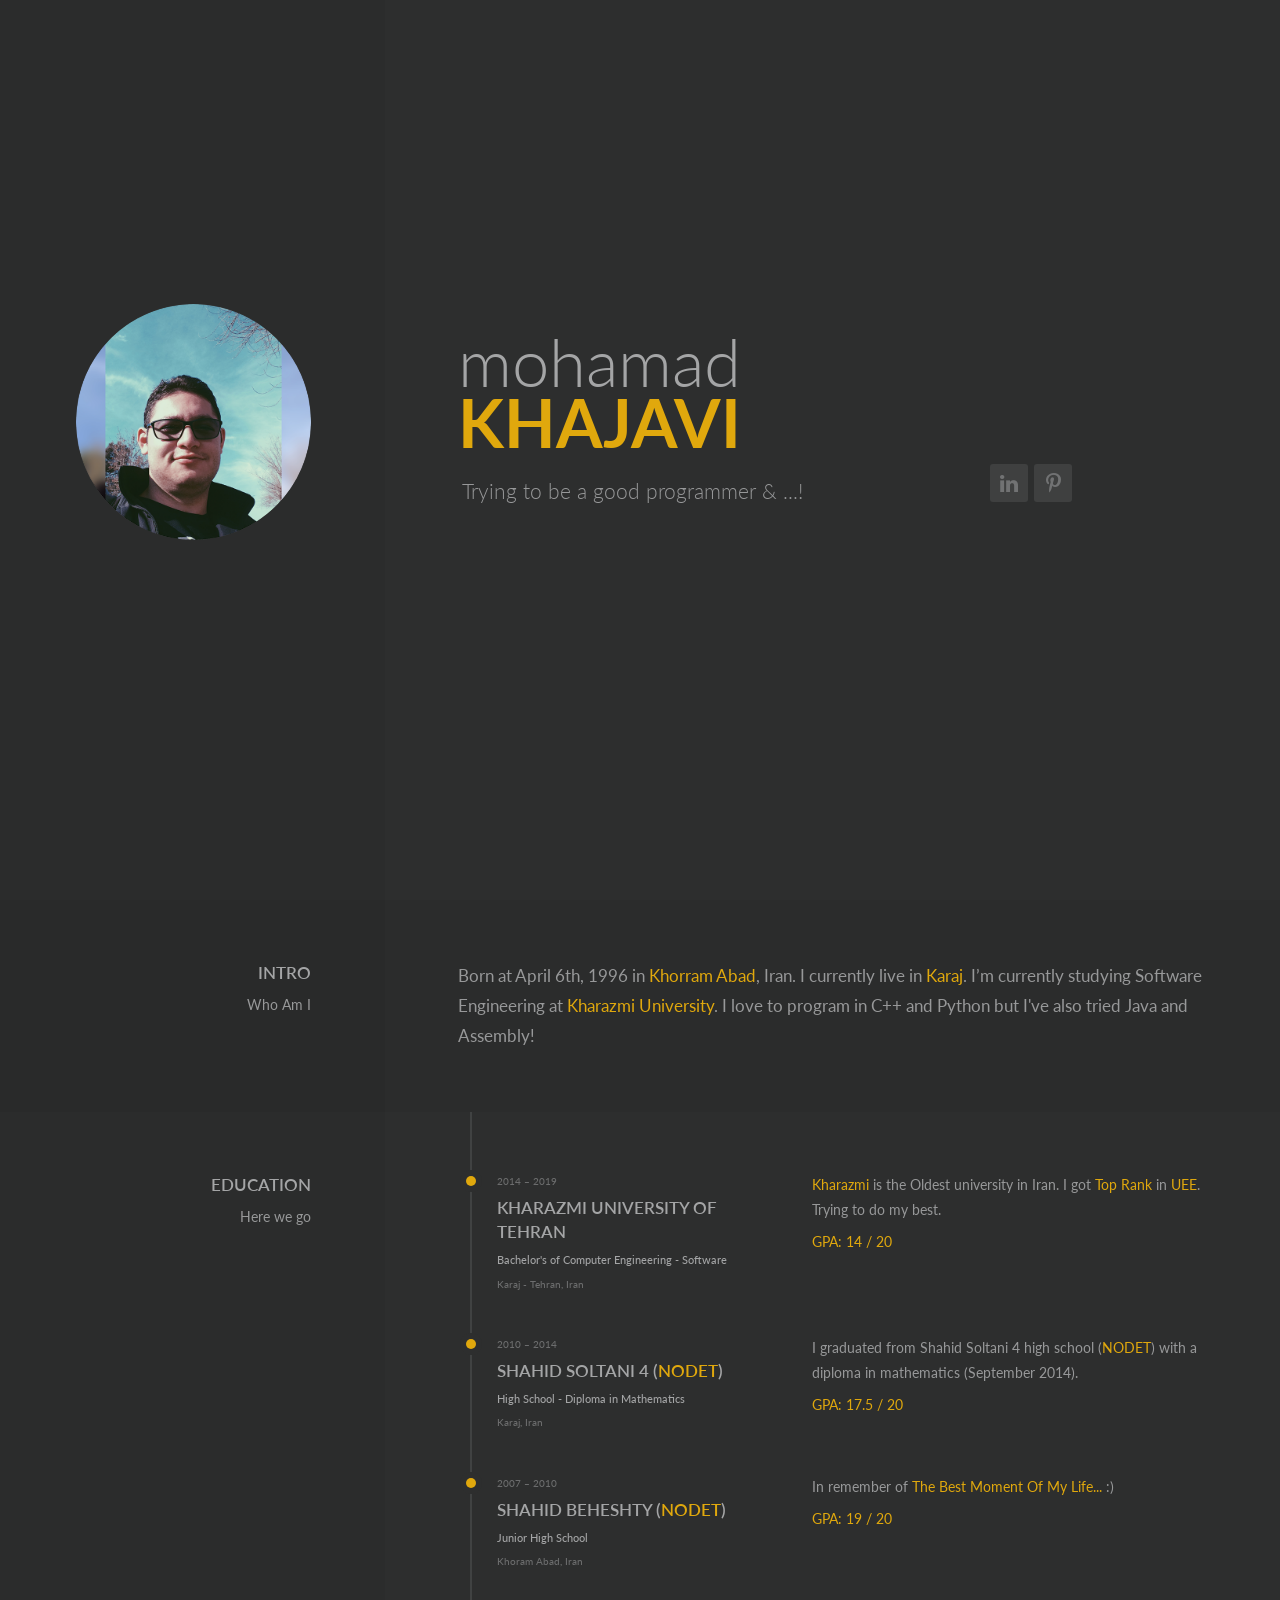
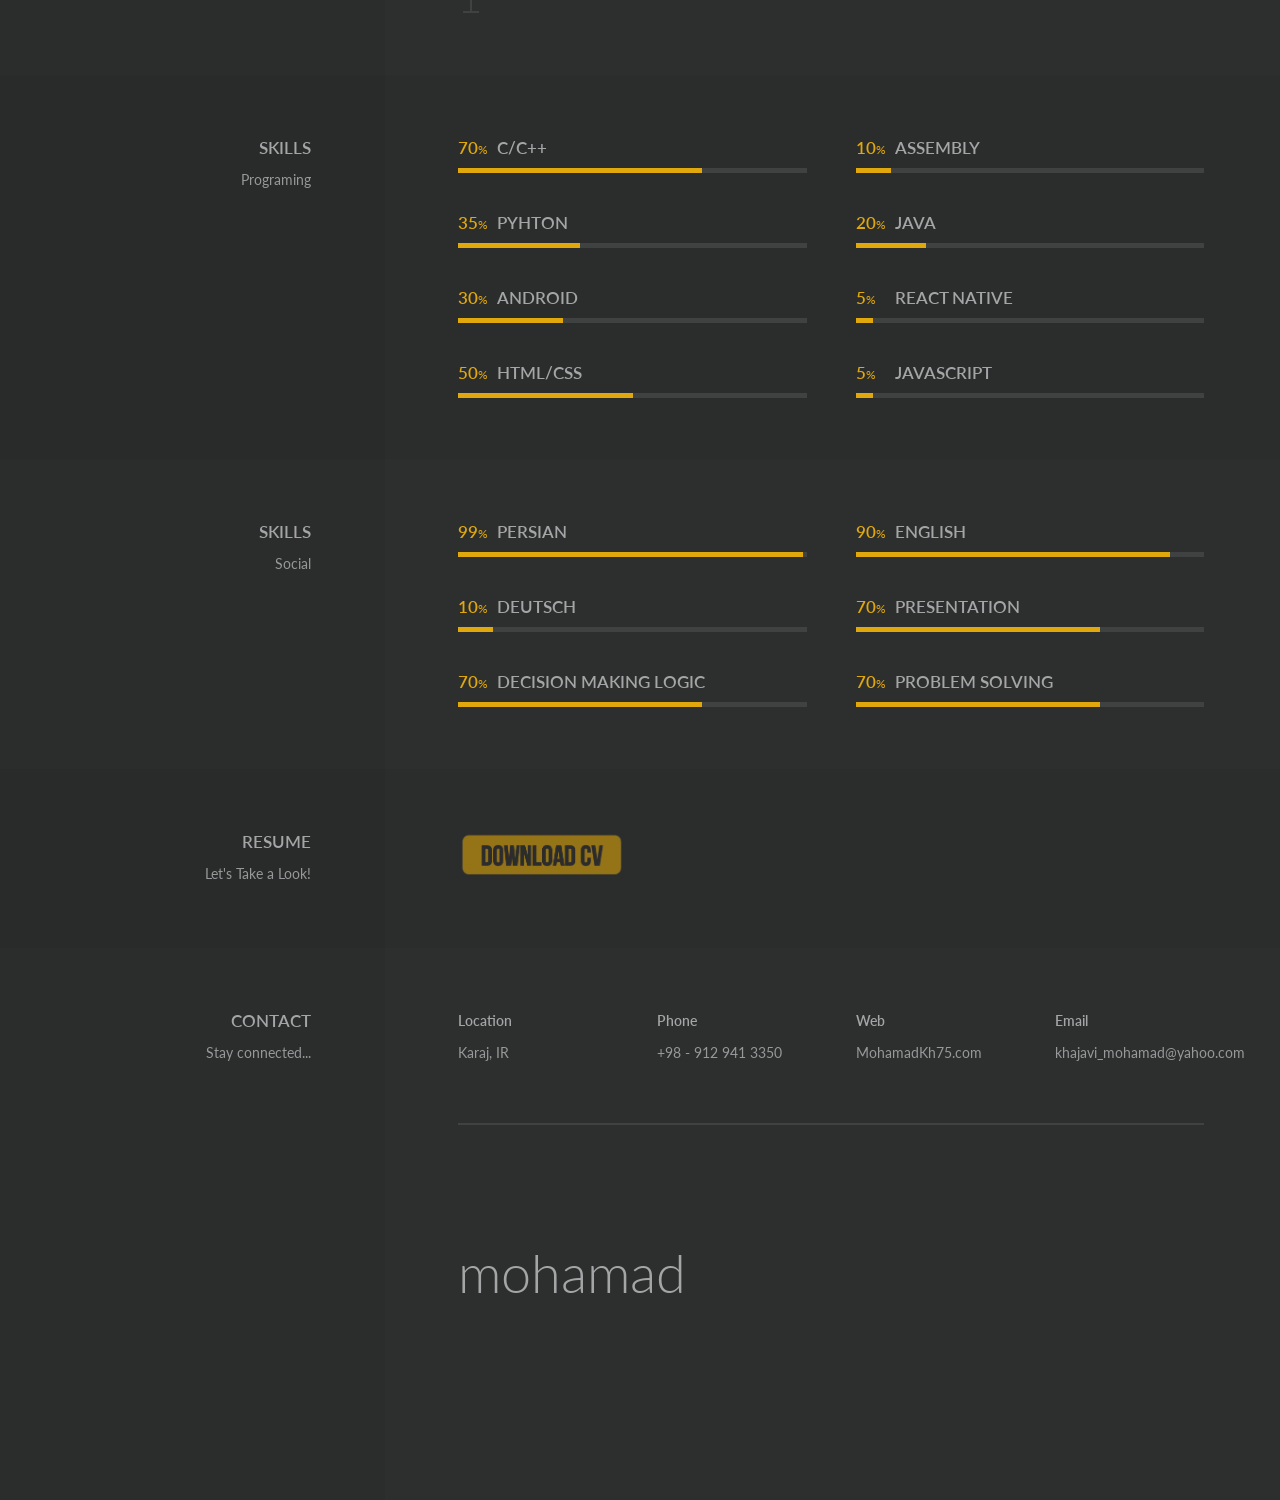
==== commit 7ddb1587: "Minor Changes" ====
--- a/index.html
+++ b/index.html
@@ -888,16 +888,27 @@
                                                             </span>
                                                         </span>
                                                     </h1>
+													<h2 class="a-header  c-brand__sub-title  t-sub-title">
+                                                    <span class="c-brand__sizer">
+                                                        Mohamad Khajavi (MohamadKh75) Personal Website!
+                                                    </span>
+													</h2>
+													
+													<h2 class="a-header  c-brand__sub-title  t-sub-title">
+                                                    <span class="c-brand__sizer">
+                                                        All Rights Reserved &copy; 2017
+                                                    </span>
+													</h2>
+													
                                                 </div><!-- /o-content__body -->
                                             </div><!-- /c-brand -->
-
                                         </div><!-- /c-footer__brand -->
 
                                         <ul class="c-footer__social-buttons  c-social-buttons  o-content__body">
 
 
                                             <li class="a-header">
-                                                <a href="https://www.researchgate.net/" title="ResearchGate" target="_blank" class="c-social-button  t-social-button">
+                                                <a href="https://www.researchgate.net/..." title="ResearchGate" target="_blank" class="c-social-button  t-social-button">
                                                     <i class="fa  fa-lg  fa-search"></i>
                                                 </a>
                                             </li>
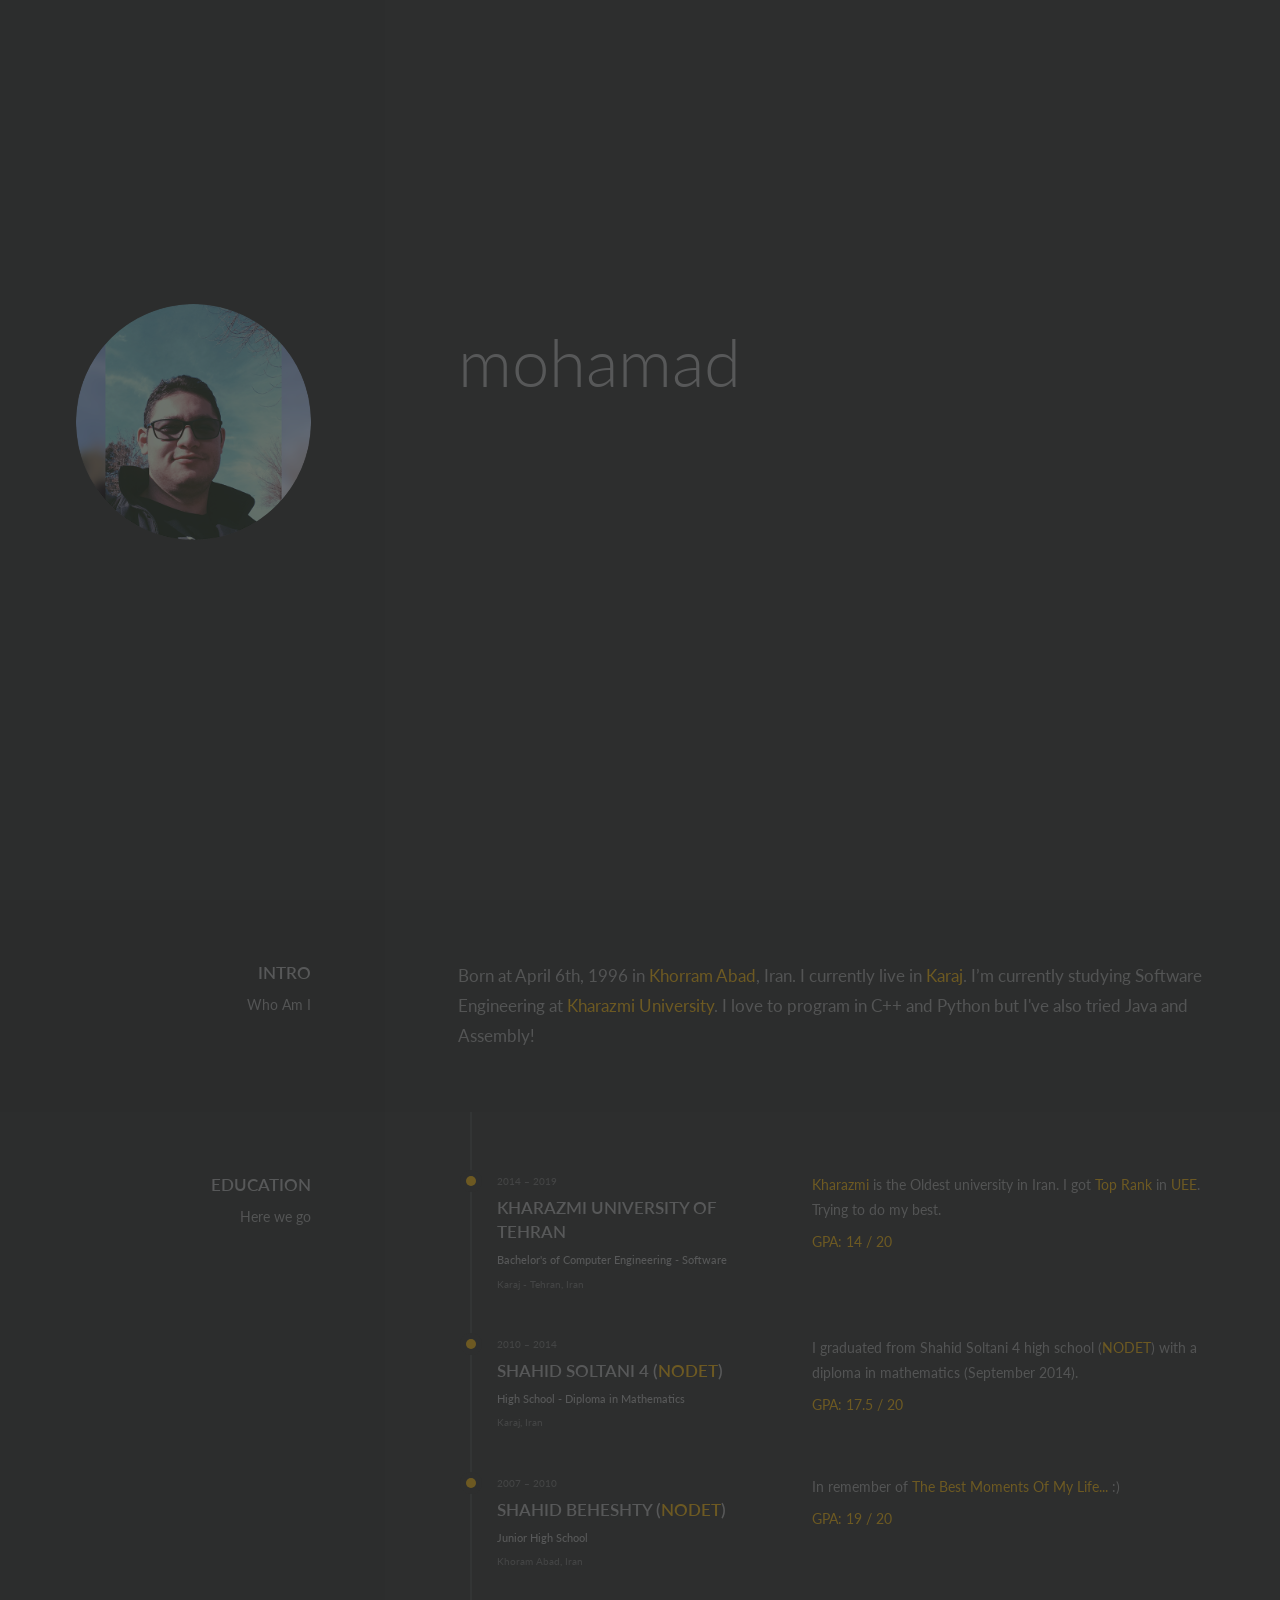
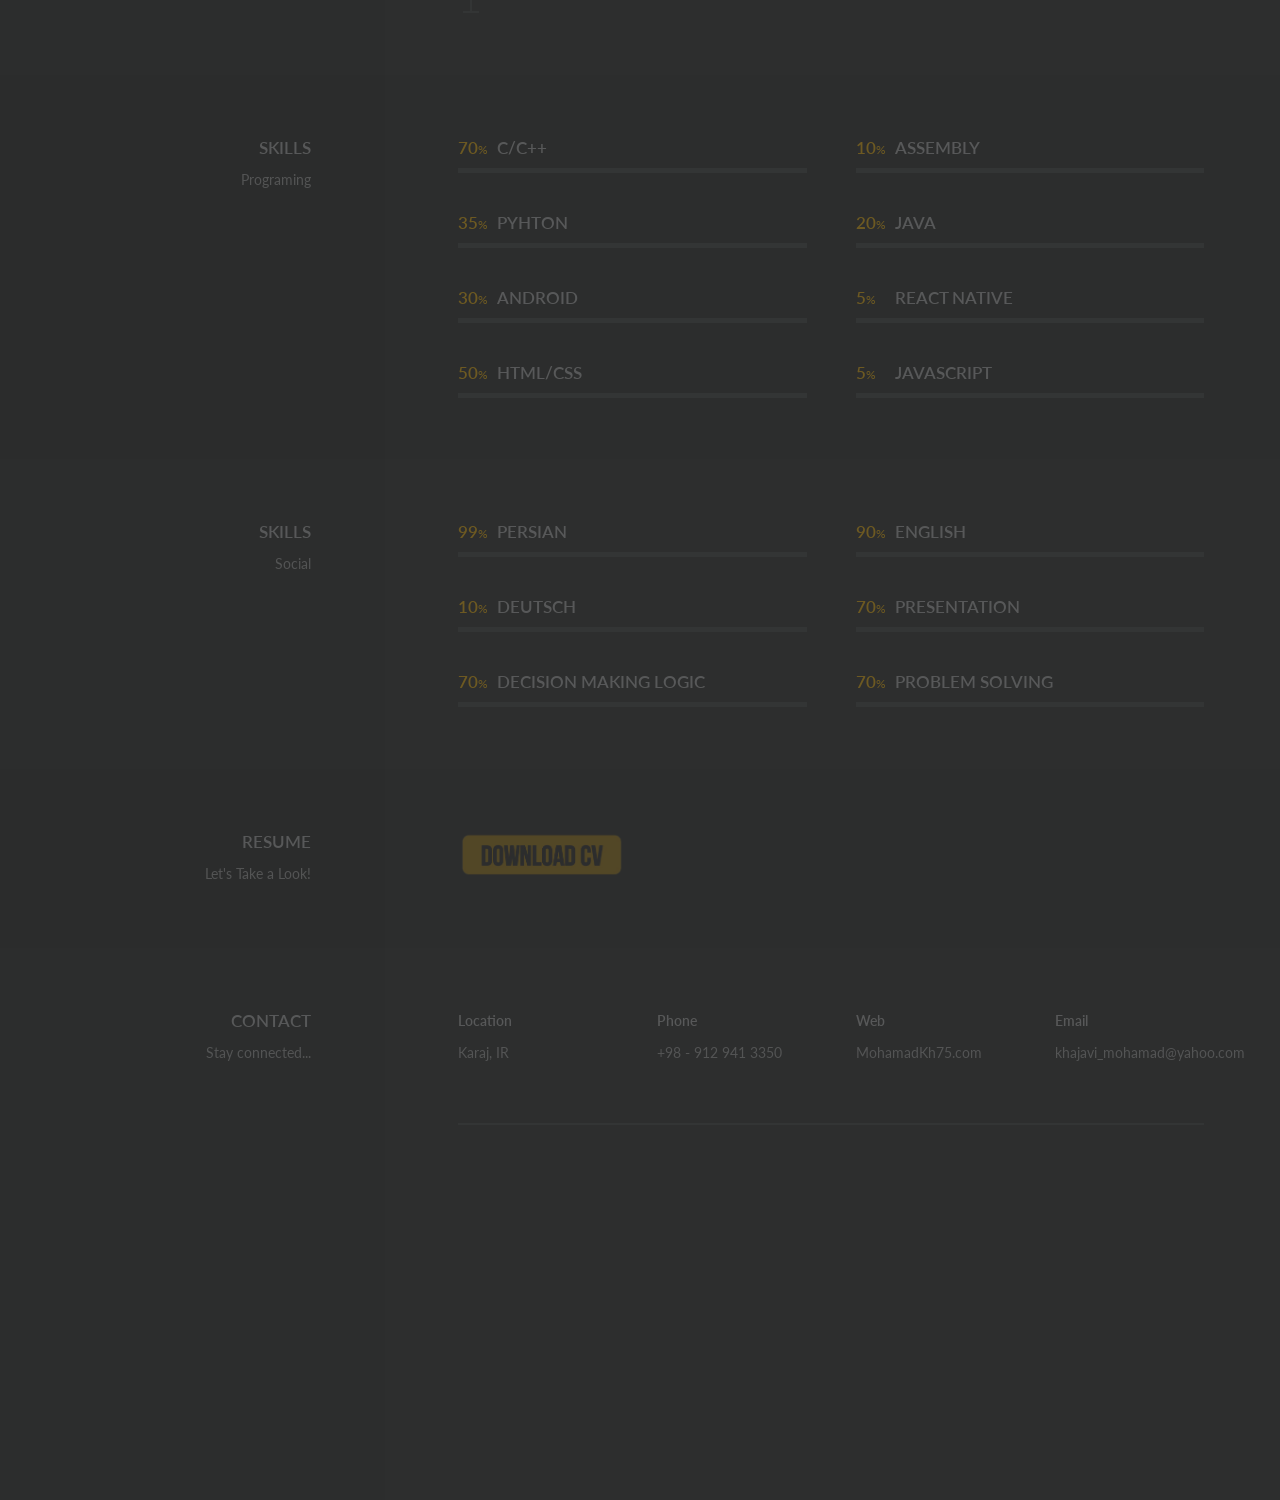
==== commit d8bff391: "Minor Changes" ====
--- a/index.html
+++ b/index.html
@@ -395,7 +395,7 @@
                                                 </div>
                                                 <div class="o-grid__col-md-7">
                                                     <p>
-                                                        In remember of <a>The Best Moment Of My Life...</a> :)
+                                                        In remember of <a>The Best Moments Of My Life...</a> :)
                                                       </p>
                                                     <p>
                                                         <a>GPA: 19 / 20</a>
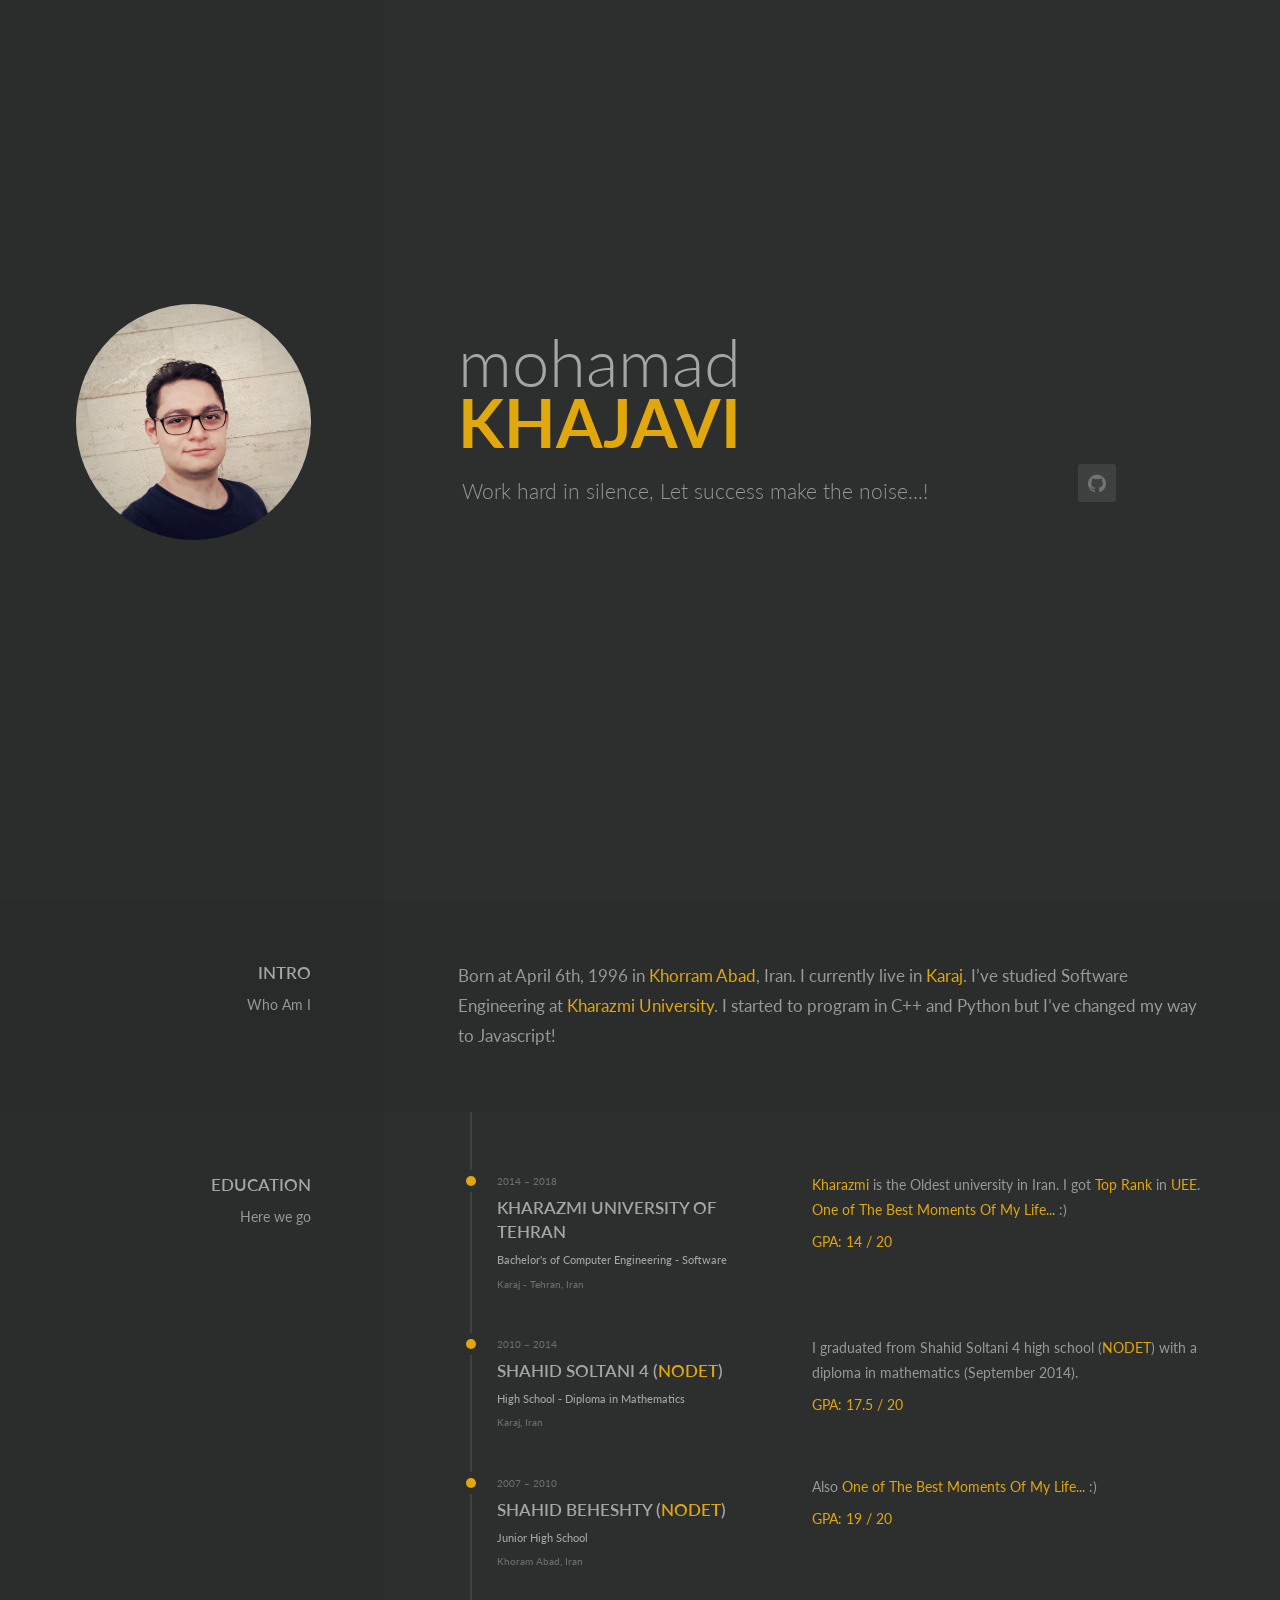
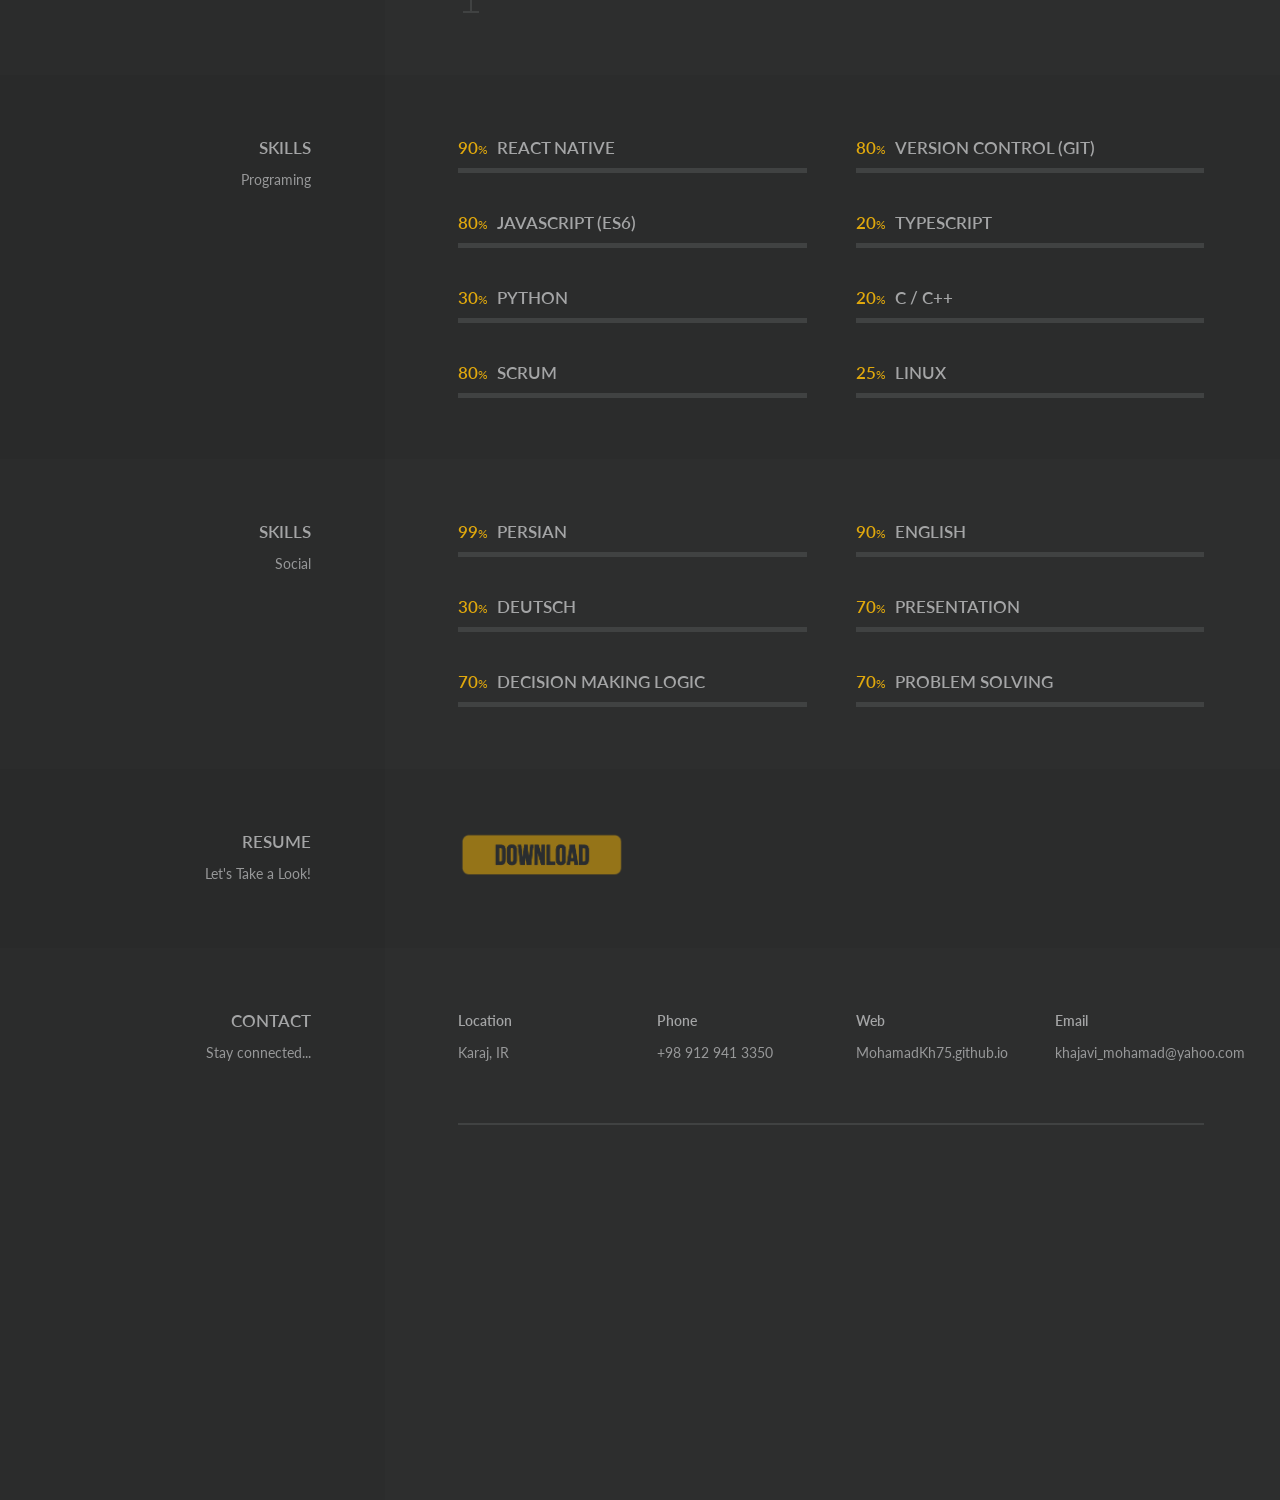
==== commit 89de556c: "UI Improvements" ====
--- a/index.html
+++ b/index.html
@@ -1,947 +1,1063 @@
-
-<!doctype html>
+<!DOCTYPE html>
 
 <html lang="en">
-
-    <head>
-
-        <title>&mdash; Mohamad Khajavi &mdash;</title>
-
-        <meta name="description" content="">
-
-        <meta charset="utf-8">
-        <meta name="viewport" content="width=device-width, initial-scale=1, shrink-to-fit=no">
-        <meta http-equiv="x-ua-compatible" content="ie=edge">
-		<meta name="description" content="Mohamad Khajavi's Personal Website!" />
-		<meta name="keywords" content="Mohamad,MohamadKh,MohamadKh75,Khajavi,Personal,Website,Morpheus,Morph,Morphy,محمد,خواجوی,محمدخواجوی" />
-		<meta name="robots" content="ALL" />
-		<meta name="author" content="MohamadKh75" />
-
-		<link rel="shortcut icon" href="favicon.ico">
-
-        <!-- Google Font: Lato -->
-        <link href='https://fonts.googleapis.com/css?family=Lato:400,100,100italic,300,300italic,400italic,700,700italic,900,900italic&subset=latin,latin-ext' rel='stylesheet' type='text/css'>
-
-        <!-- FontAwesome -->
-        <link rel="stylesheet" href="assets/plugins/font-awesome/css/font-awesome.min.css">
-
-        <!-- Nivo Lightbox-->
-        <link rel="stylesheet" href="assets/plugins/nivo-lightbox/nivo-lightbox.css" />
-        <link rel="stylesheet" href="assets/plugins/nivo-lightbox/themes/default/default.css" />
-
-        <!-- Main CSS -->
-        <link rel="stylesheet" href="assets/css/main.css">
-
-        <!-- Themes -->
-        <!--<link rel="stylesheet" href="assets/css/themes.light.css">-->
-        <link rel="stylesheet" href="assets/css/themes.dark.css">
-
-        <!-- Custom CSS -->
-        <!--<link rel="stylesheet" href="assets/css/custom.css">-->
-
-        <!-- jQuery -->
-        <script src="assets/js/jquery.min.js"></script>
-
-        <!-- dense.js (Retina plugin) -->
-        <script src="assets/js/dense.js"></script>
-
-        <!-- Nivo Lightbox -->
-        <script src="assets/plugins/nivo-lightbox/nivo-lightbox.min.js"></script>
-
-        <!-- ScrollReveal -->
-        <script src="assets/js/scrollreveal.min.js"></script>
-
-        <!-- Main JS -->
-        <script src="assets/js/main.js"></script>
-
-    </head>
-
-    <body>
-
-        <div class="c-preloader  js-preloader">
-            <div class="c-preloader__spinner  t-preloader__spinner"></div>
+  <head>
+    <title>&mdash; Mohamad Khajavi &mdash;</title>
+
+    <meta name="description" content="" />
+
+    <meta charset="utf-8" />
+    <meta
+      name="viewport"
+      content="width=device-width, initial-scale=1, shrink-to-fit=no"
+    />
+    <meta http-equiv="x-ua-compatible" content="ie=edge" />
+    <meta name="description" content="Mohamad Khajavi's Personal Website!" />
+    <meta
+      name="keywords"
+      content="Mohamad,MohamadKh,MohamadKh75,Khajavi,Personal,Website,Morpheus,Morph,Morphy,محمد,خواجوی,محمدخواجوی"
+    />
+    <meta name="robots" content="ALL" />
+    <meta name="author" content="MohamadKh75" />
+
+    <link rel="shortcut icon" href="favicon.ico" />
+
+    <!-- Google Font: Lato -->
+    <link
+      href="https://fonts.googleapis.com/css?family=Lato:400,100,100italic,300,300italic,400italic,700,700italic,900,900italic&subset=latin,latin-ext"
+      rel="stylesheet"
+      type="text/css"
+    />
+
+    <!-- FontAwesome -->
+    <link
+      rel="stylesheet"
+      href="assets/plugins/font-awesome/css/font-awesome.min.css"
+    />
+
+    <!-- Nivo Lightbox -->
+    <link
+      rel="stylesheet"
+      href="assets/plugins/nivo-lightbox/nivo-lightbox.css"
+    />
+    <link
+      rel="stylesheet"
+      href="assets/plugins/nivo-lightbox/themes/default/default.css"
+    />
+
+    <!-- Main CSS -->
+    <link rel="stylesheet" href="assets/css/main.css" />
+
+    <!-- Themes -->
+    <!-- <link rel="stylesheet" href="assets/css/themes.light.css"> -->
+    <link rel="stylesheet" href="assets/css/themes.dark.css" />
+
+    <!-- Custom CSS -->
+    <!-- <link rel="stylesheet" href="assets/css/custom.css"> -->
+
+    <!-- jQuery -->
+    <script src="assets/js/jquery.min.js"></script>
+
+    <!-- dense.js (Retina plugin) -->
+    <script src="assets/js/dense.js"></script>
+
+    <!-- Nivo Lightbox -->
+    <script src="assets/plugins/nivo-lightbox/nivo-lightbox.min.js"></script>
+
+    <!-- ScrollReveal -->
+    <script src="assets/js/scrollreveal.min.js"></script>
+
+    <!-- Main JS -->
+    <script src="assets/js/main.js"></script>
+  </head>
+
+  <body>
+    <div class="c-preloader  js-preloader">
+      <div class="c-preloader__spinner  t-preloader__spinner"></div>
+    </div>
+
+    <div class="c-main-container  js-main-container">
+      <!-- ################################ -->
+      <!-- ############ HEADER ############ -->
+      <!-- ################################ -->
+
+      <section
+        class="o-section o-section--header  t-section  t-section--header"
+      >
+        <div class="c-header">
+          <div class="o-section__header-bg  t-section__header"></div>
+          <div class="o-section__content-bg  t-section__content"></div>
+
+          <div class="o-container">
+            <div class="o-section__container">
+              <header
+                class="o-section__header  c-header__header  t-section__header"
+              >
+                <div class="c-header__inner-header">
+                  <div class="c-header__avatar">
+                    <div class="a-header  c-avatar">
+                      <img
+                        class="c-avatar__img"
+                        src="assets/images/header/avatar.jpeg"
+                        alt="That's Me!"
+                        title="It's Me!"
+                      />
+                    </div>
+                    <!-- /c-avatar -->
+                  </div>
+                  <!-- /c-header-avatar -->
+                </div>
+                <!-- /c-header__inner-header -->
+              </header>
+              <!-- /o-section__header -->
+
+              <div
+                class="o-section__content  c-header__content  t-section__content"
+              >
+                <div class="c-header__inner-content">
+                  <div class="c-header__top">
+                    <div class="c-header__brand">
+                      <div class="c-brand">
+                        <h1 class="c-brand__title  t-title">
+                          <span class="c-brand__sizer">
+                            <span
+                              class="a-header  c-brand__first-word  t-title__first-word"
+                            >
+                              Mohamad
+                            </span>
+                            <span
+                              class="a-header  c-brand__second-word  t-title__second-word"
+                            >
+                              Khajavi
+                            </span>
+                          </span>
+                        </h1>
+                        <h2 class="a-header  c-brand__sub-title  t-sub-title">
+                          <span class="c-brand__sizer">
+                            Work hard in silence, Let success make the noise...!
+                          </span>
+                        </h2>
+                      </div>
+                      <!-- /c-brand -->
+                    </div>
+                    <!-- /c-header__brand -->
+
+                    <ul class="c-header__social-buttons  c-social-buttons">
+                      <li class="a-header">
+                        <a
+                          href="https://github.com/MohamadKh75"
+                          title="GitHub"
+                          target="_blank"
+                          class="c-social-button  t-social-button"
+                        >
+                          <i class="fa  fa-lg  fa-github"></i>
+                        </a>
+                      </li>
+
+                      <li class="a-header">
+                        <a
+                          href="http://t.me/MohamadKh75"
+                          title="Telegram"
+                          target="_blank"
+                          class="c-social-button  t-social-button"
+                        >
+                          <i class="fa  fa-lg  fa-paper-plane"></i>
+                        </a>
+                      </li>
+
+                      <li class="a-header">
+                        <a
+                          href="https://twitter.com/MohamadKh75"
+                          title="Twitter"
+                          target="_blank"
+                          class="c-social-button  t-social-button"
+                        >
+                          <i class="fa  fa-lg  fa-twitter"></i>
+                        </a>
+                      </li>
+                    </ul>
+                    <!-- /c-header__social-buttons -->
+                  </div>
+                  <!-- /c-header__top -->
+
+                  <div class="c-header__contact">
+                    <hr class="a-header  c-header__contact-divider" />
+
+                    <div class="o-grid">
+                      <div class="o-grid__col-md-3  o-grid__col-sm-6">
+                        <div class="a-header  o-content">
+                          <div class="o-content__body">
+                            <h4>Location</h4>
+                            <address>Karaj, IR</address>
+                          </div>
+                        </div>
+                        <!-- /o-content -->
+                      </div>
+                      <!-- /o-grid__col -->
+
+                      <div class="o-grid__col-md-3  o-grid__col-sm-6">
+                        <div class="a-header  o-content">
+                          <div class="o-content__body">
+                            <h4>Phone</h4>
+                            <p>+98 912 941 3350</p>
+                          </div>
+                        </div>
+                        <!-- /o-content -->
+                      </div>
+                      <!-- /o-grid__col -->
+
+                      <div class="o-grid__col-md-3  o-grid__col-sm-6">
+                        <div class="a-header  o-content">
+                          <div class="o-content__body">
+                            <a
+                              href="https://MohamadKh75.github.io"
+                              target="_blank"
+                              class="t-link-container"
+                            >
+                              <h4>Web</h4>
+                              <p>
+                                <span class="t-link-container__item--blended">
+                                  MohamadKh75.github.io
+                                </span>
+                              </p> </a
+                            ><!-- /o-link-container -->
+                          </div>
+                        </div>
+                        <!-- /o-content -->
+                      </div>
+                      <!-- /o-grid__col -->
+
+                      <div class="o-grid__col-md-3  o-grid__col-sm-6">
+                        <div class="a-header  o-content">
+                          <div class="o-content__body">
+                            <a
+                              href="#"
+                              target="_blank"
+                              class="t-link-container"
+                            >
+                              <h4>Email</h4>
+                              <p>
+                                <span class="t-link-container__item--blended">
+                                  khajavi_mohamad@yahoo.com
+                                </span>
+                              </p> </a
+                            ><!-- /o-link-container -->
+                          </div>
+                        </div>
+                        <!-- /o-content -->
+                      </div>
+                      <!-- /o-grid__col -->
+                    </div>
+                    <!-- /o-grid -->
+                  </div>
+                  <!-- /c-header__contact -->
+                </div>
+                <!-- /c-header__inner-content -->
+              </div>
+              <!-- /o-section__content -->
+            </div>
+            <!-- /o-section__container -->
+          </div>
+          <!-- /o-container -->
         </div>
-
-        <div class="c-main-container  js-main-container">
-
-
-
-            <!-- ################################ -->
-            <!-- ############ HEADER ############ -->
-            <!-- ################################ -->
-
-            <section class="o-section o-section--header  t-section  t-section--header">
-                <div class="c-header">
-
-                    <div class="o-section__header-bg  t-section__header"></div>
-                    <div class="o-section__content-bg  t-section__content"></div>
-
-                    <div class="o-container">
-                        <div class="o-section__container">
-
-                            <header class="o-section__header  c-header__header  t-section__header">
-                                <div class="c-header__inner-header">
-
-                                    <div class="c-header__avatar">
-                                        <div class="a-header  c-avatar">
-                                            <img class="c-avatar__img" src="assets/images/header/avatar.png" alt="That's Me!" title="It's Me!">
-                                        </div><!-- /c-avatar -->
-                                    </div><!-- /c-header-avatar -->
-
-                                </div><!-- /c-header__inner-header -->
-                            </header><!-- /o-section__header -->
-
-                            <div class="o-section__content  c-header__content  t-section__content">
-                                <div class="c-header__inner-content">
-
-                                    <div class="c-header__top">
-
-                                        <div class="c-header__brand">
-
-                                            <div class="c-brand">
-                                                <h1 class="c-brand__title  t-title">
-                                                    <span class="c-brand__sizer">
-                                                        <span class="a-header  c-brand__first-word  t-title__first-word">
-                                                            Mohamad
-                                                        </span>
-                                                        <span class="a-header  c-brand__second-word  t-title__second-word">
-                                                            Khajavi
-                                                        </span>
-                                                    </span>
-                                                </h1>
-                                                <h2 class="a-header  c-brand__sub-title  t-sub-title">
-                                                    <span class="c-brand__sizer">
-                                                        Trying to be a good programmer &amp; ...!
-                                                    </span>
-                                                </h2>
-                                            </div><!-- /c-brand -->
-
-                                        </div><!-- /c-header__brand -->
-
-                                        <ul class="c-header__social-buttons  c-social-buttons">
-
-
-											<li class="a-header">
-                                                <a href="https://www.linkedin.com/in/mohamad-khajavi-30b135b5" title="Linkedin" target="_blank" class="c-social-button  t-social-button">
-                                                    <i class="fa  fa-lg  fa-linkedin"></i>
-                                                </a>
-                                            </li>
-
-
-											<li class="a-header">
-                                                <a href="https://www.profile.ir/MohamadKh75" title="Profile" target="_blank" class="c-social-button  t-social-button">
-                                                    <i class="fa  fa-lg  fa-pinterest-p"></i>
-                                                </a>
-                                            </li>
-
-
-                                            <li class="a-header">
-                                                <a href="https://github.com/MohamadKh75" title="GitHub" target="_blank" class="c-social-button  t-social-button">
-                                                    <i class="fa  fa-lg  fa-github"></i>
-                                                </a>
-                                            </li>
-
-
-											<li class="a-header">
-                                                <a href="http://t.me/MohamadKh75" title="Telegram" target="_blank" class="c-social-button  t-social-button">
-                                                    <i class="fa  fa-lg  fa-paper-plane"></i>
-                                                </a>
-                                            </li>
-
-
-											<li class="a-header">
-                                                <a href="https://twitter.com/MohamadKh75" title="Twitter" target="_blank" class="c-social-button  t-social-button">
-                                                    <i class="fa  fa-lg  fa-twitter"></i>
-                                                </a>
-                                            </li>
-
-
-                                        </ul><!-- /c-header__social-buttons -->
-
-                                    </div><!-- /c-header__top -->
-
-                                    <div class="c-header__contact">
-
-                                        <hr class="a-header  c-header__contact-divider" />
-
-                                        <div class="o-grid">
-
-                                            <div class="o-grid__col-md-3  o-grid__col-sm-6">
-                                                <div class="a-header  o-content">
-                                                    <div class="o-content__body">
-                                                        <h4>Location</h4>
-                                                        <address>
-                                                            Karaj, IR
-                                                        </address>
-                                                    </div>
-                                                </div><!-- /o-content -->
-                                            </div><!-- /o-grid__col -->
-
-                                            <div class="o-grid__col-md-3  o-grid__col-sm-6">
-                                                <div class="a-header  o-content">
-                                                    <div class="o-content__body">
-                                                        <h4>Phone</h4>
-                                                        <p>
-                                                            +98 - 912 941 3350
-                                                        </p>
-                                                    </div>
-                                                </div><!-- /o-content -->
-                                            </div><!-- /o-grid__col -->
-
-                                            <div class="o-grid__col-md-3  o-grid__col-sm-6">
-                                                <div class="a-header  o-content">
-                                                    <div class="o-content__body">
-                                                        <a href="#" target="_blank" class="t-link-container">
-                                                            <h4>Web</h4>
-                                                            <p>
-                                                                <span class="t-link-container__item--blended">
-                                                                    MohamadKh75.com
-                                                                </span>
-                                                            </p>
-                                                        </a><!-- /o-link-container -->
-                                                    </div>
-                                                </div><!-- /o-content -->
-                                            </div><!-- /o-grid__col -->
-
-                                            <div class="o-grid__col-md-3  o-grid__col-sm-6">
-                                                <div class="a-header  o-content">
-                                                    <div class="o-content__body">
-                                                        <a href="#" target="_blank" class="t-link-container">
-                                                            <h4>Email</h4>
-                                                            <p>
-                                                                <span class="t-link-container__item--blended">
-                                                                    khajavi_mohamad@yahoo.com
-                                                                </span>
-                                                            </p>
-                                                        </a><!-- /o-link-container -->
-                                                    </div>
-                                                </div><!-- /o-content -->
-                                            </div><!-- /o-grid__col -->
-
-                                        </div><!-- /o-grid -->
-                                    </div><!-- /c-header__contact -->
-
-                                </div><!-- /c-header__inner-content -->
-                            </div><!-- /o-section__content -->
-
-                        </div><!-- /o-section__container -->
-
-                    </div><!-- /o-container -->
-
-                </div><!-- /c-header -->
-            </section><!-- /o-section -->
-
-
-
-            <!-- ################################ -->
-            <!-- ############ INTRO ############# -->
-            <!-- ################################ -->
-
-            <section class="o-section  t-section  ">
-
-                <div class="o-section__header-bg  t-section__header"></div>
-                <div class="o-section__content-bg  t-section__content"></div>
-
-                <div class="o-container">
-                    <div class="o-section__container">
-
-                        <header class="o-section__header  t-section__header">
-                            <div class="o-content">
-                                <h2 class="o-section__heading">
-                                    Intro
-                                </h2>
-                                <div class="o-content__body  o-section__description">
-                                    Who Am I
-                                </div>
-                            </div>
-                        </header><!-- /o-section__header -->
-
-                        <div class="o-section__content  t-section__content  ">
-
-                            <div class="o-content">
-                                <div class="c-intro">
-                                    <div class="o-content__body">
-                                        <p>
-
-											Born at April 6th, 1996 in <a href="https://www.google.com/maps/place/Khorramabad,+Lorestan+Province/" title="See it in Google Map!" target="_blank">Khorram Abad</a>, Iran.
-											I currently live in <a href="https://www.google.com/maps/place/Karaj,+Alborz+Province/" title="See it in Google Map!" target="_blank">Karaj</a>.
-											I’m currently studying Software Engineering at <a href="http://khu.ac.ir/" title="Official Website" target="_blank">Kharazmi University</a>.
-                      I love to program in C++ and Python but I've also tried Java and Assembly!
-
-                                        </p>
-                                    </div>
-                                </div>
-                            </div>
-
-                        </div><!-- /o-section__content -->
-
-                    </div><!-- /o-section__container -->
-                </div><!-- /o-container -->
-
-            </section><!-- /o-section -->
-
-            <!-- ################################ -->
-            <!-- ########### EDUCATION ########## -->
-            <!-- ################################ -->
-
-            <section class="o-section  t-section  ">
-
-                <div class="o-section__header-bg  t-section__header"></div>
-                <div class="o-section__content-bg  t-section__content"></div>
-
-                <div class="o-container">
-                    <div class="o-section__container">
-
-                        <header class="o-section__header  t-section__header">
-                            <div class="o-content">
-                                <h2 class="o-section__heading">
-                                    Education
-                                </h2>
-                                <div class="o-content__body  o-section__description">
-                                    Here we go
-                                </div>
-                            </div>
-                        </header><!-- /o-section__header -->
-
-                        <div class="o-section__content  t-section__content  u-pt-0">
-
-                            <div class="o-content">
-                                <div class="a-education-timeline  c-timeline  t-border-color  o-section__full-top-space">
-                                    <div class="c-timeline__end  t-border-color"></div>
-
-                                    <div class="c-timeline__item">
-                                        <div class="c-timeline__point  t-timeline__point  t-primary-bg"></div>
-                                        <div class="o-content">
-                                            <div class="o-grid">
-                                                <div class="o-grid__col-md-5">
-                                                    <div class="c-work__timeframe">
-                                                        2014 &ndash; 2019
-                                                    </div>
-                                                    <h3 class="c-work__heading">
-                                                        Kharazmi University of Tehran
-                                                    </h3>
-                                                    <h4 class="c-work__title">
-                                                        Bachelor's of Computer Engineering - Software
-                                                    </h4>
-                                                    <div class="c-work__location">
-                                                        Karaj - Tehran, Iran
-                                                    </div>
-                                                </div>
-                                                <div class="o-grid__col-md-7">
-                                                  <p>
-                                                    <a>Kharazmi</a> is the Oldest university in Iran. I got <a title="≈ Top Fifth">Top Rank</a> in
-                                                    <a title ="i.e. University Entrance Exam also known as the Concours">UEE</a>. Trying to do my best.
-                                                    </p>
-
-                                                  <p>
-                                                      <a>GPA: 14 / 20</a>
-                                                    </p>
-
-                                                </div>
-                                            </div><!-- /o-grid -->
-                                        </div><!-- /o-content -->
-                                    </div><!-- /c-timeline__item -->
-
-                                    <div class="c-timeline__item">
-                                        <div class="c-timeline__point  t-timeline__point  t-primary-bg"></div>
-                                        <div class="o-content">
-                                            <div class="o-grid">
-                                                <div class="o-grid__col-md-5">
-                                                    <div class="c-work__timeframe">
-                                                        2010 &ndash; 2014
-                                                    </div>
-                                                    <h3 class="c-work__heading">
-                                                        Shahid Soltani 4 (<a title="i.e. National Organization for Development of Exceptional Talents">NODET</a>)
-                                                    </h3>
-                                                    <h4 class="c-work__title">
-                                                        High School - Diploma in Mathematics
-                                                    </h4>
-                                                    <div class="c-work__location">
-                                                        Karaj, Iran
-                                                    </div>
-                                                </div>
-                                                <div class="o-grid__col-md-7">
-                                                  <p>
-                                                    I graduated from Shahid Soltani 4 high school
-                                                    (<a title="i.e. National Organization for Development of Exceptional Talents">NODET</a>)
-                                                    with a diploma in mathematics (September 2014).
-                                                    </p>
-
-                                                  <p>
-                                                      <a>GPA: 17.5 / 20</a>
-                                                    </p>
-                                                </div>
-                                            </div><!-- /o-grid -->
-                                        </div><!-- /o-content -->
-                                    </div><!-- /c-timeline__item -->
-
-                                    <div class="c-timeline__item">
-                                        <div class="c-timeline__point  t-timeline__point  t-primary-bg"></div>
-                                        <div class="o-content">
-                                            <div class="o-grid">
-                                                <div class="o-grid__col-md-5">
-                                                    <div class="c-work__timeframe">
-                                                        2007 &ndash; 2010
-                                                    </div>
-                                                    <h3 class="c-work__heading">
-                                                        Shahid Beheshty (<a title="i.e. National Organization for Development of Exceptional Talents">NODET</a>)
-                                                    </h3>
-                                                    <h4 class="c-work__title">
-                                                        Junior High School
-                                                    </h4>
-                                                    <div class="c-work__location">
-                                                        Khoram Abad, Iran
-                                                    </div>
-                                                </div>
-                                                <div class="o-grid__col-md-7">
-                                                    <p>
-                                                        In remember of <a>The Best Moments Of My Life...</a> :)
-                                                      </p>
-                                                    <p>
-                                                        <a>GPA: 19 / 20</a>
-                                                    </p>
-                                                </div>
-                                            </div><!-- /o-grid -->
-                                        </div><!-- /o-content -->
-                                    </div><!-- /c-timeline__item -->
-
-                                </div><!-- /c-timeline -->
-                            </div><!-- /o-content -->
-
-                        </div><!-- /o-section__content -->
-
-                    </div><!-- /o-section__container -->
-                </div><!-- /o-container -->
-
-            </section><!-- /o-section -->
-
-
-
-            <!-- ################################ -->
-            <!-- ############ SKILLS ############ -->
-            <!-- ################################ -->
-
-            <section class="o-section  t-section  ">
-
-                <div class="o-section__header-bg  t-section__header"></div>
-                <div class="o-section__content-bg  t-section__content"></div>
-
-                <div class="o-container">
-                    <div class="o-section__container">
-
-                        <header class="o-section__header  t-section__header">
-                            <div class="o-content">
-                                <h2 class="o-section__heading">
-                                    Skills
-                                </h2>
-                                <div class="o-content__body  o-section__description">
-                                    Programing
-                                </div>
-                            </div>
-                        </header><!-- /o-section__header -->
-
-                        <div class="o-section__content  t-section__content  ">
-
-                            <div class="o-grid">
-
-                                <div class="o-grid__col-sm-6">
-                                    <div class="o-content">
-                                        <div class="o-media  o-media--block">
-                                            <div class="o-media__figure">
-                                                <div class="c-number  t-primary-color">
-                                                    70<small>%</small>
-                                                </div>
-                                            </div>
-                                            <div class="o-media__body">
-                                                <h3>C/C++</h3>
-                                            </div>
-                                        </div>
-                                        <div class="c-progress-bar  o-content__body  t-border-color-bg  u-mt-text">
-                                            <div class="a-progress-bar  c-progress-bar__filler  t-primary-bg" data-percent="70"></div>
-                                        </div>
-                                    </div>
-                                </div><!-- /o-grid__col -->
-
-                                <div class="o-grid__col-sm-6">
-                                    <div class="o-content">
-                                        <div class="o-media  o-media--block">
-                                            <div class="o-media__figure">
-                                                <div class="c-number  t-primary-color">
-                                                    10<small>%</small>
-                                                </div>
-                                            </div>
-                                            <div class="o-media__body">
-                                                <h3>Assembly</h3>
-                                            </div>
-                                        </div>
-                                        <div class="c-progress-bar  o-content__body  t-border-color-bg  u-mt-text">
-                                            <div class="a-progress-bar  c-progress-bar__filler  t-primary-bg" data-percent="10"></div>
-                                        </div>
-                                    </div>
-                                </div><!-- /o-grid__col -->
-
-                                <div class="o-grid__col-sm-6">
-                                    <div class="o-content">
-                                        <div class="o-media  o-media--block">
-                                            <div class="o-media__figure">
-                                                <div class="c-number  t-primary-color">
-                                                    35<small>%</small>
-                                                </div>
-                                            </div>
-                                            <div class="o-media__body">
-                                                <h3>Pyhton</h3>
-                                            </div>
-                                        </div>
-                                        <div class="c-progress-bar  o-content__body  t-border-color-bg  u-mt-text">
-                                            <div class="a-progress-bar  c-progress-bar__filler  t-primary-bg" data-percent="35"></div>
-                                        </div>
-                                    </div>
-                                </div><!-- /o-grid__col -->
-
-                                <div class="o-grid__col-sm-6">
-                                    <div class="o-content">
-                                        <div class="o-media  o-media--block">
-                                            <div class="o-media__figure">
-                                                <div class="c-number  t-primary-color">
-                                                    20<small>%</small>
-                                                </div>
-                                            </div>
-                                            <div class="o-media__body">
-                                                <h3>Java</h3>
-                                            </div>
-                                        </div>
-                                        <div class="c-progress-bar  o-content__body  t-border-color-bg  u-mt-text">
-                                            <div class="a-progress-bar  c-progress-bar__filler  t-primary-bg" data-percent="20"></div>
-                                        </div>
-                                    </div>
-                                </div><!-- /o-grid__col -->
-
-                                <div class="o-grid__col-sm-6">
-                                    <div class="o-content">
-                                        <div class="o-media  o-media--block">
-                                            <div class="o-media__figure">
-                                                <div class="c-number  t-primary-color">
-                                                    30<small>%</small>
-                                                </div>
-                                            </div>
-                                            <div class="o-media__body">
-                                                <h3>Android</h3>
-                                            </div>
-                                        </div>
-                                        <div class="c-progress-bar  o-content__body  t-border-color-bg  u-mt-text">
-                                            <div class="a-progress-bar  c-progress-bar__filler  t-primary-bg" data-percent="30"></div>
-                                        </div>
-                                    </div>
-                                </div><!-- /o-grid__col -->
-
-                                <div class="o-grid__col-sm-6">
-                                    <div class="o-content">
-                                        <div class="o-media  o-media--block">
-                                            <div class="o-media__figure">
-                                                <div class="c-number  t-primary-color">
-                                                    5<small>%</small>
-                                                </div>
-                                            </div>
-                                            <div class="o-media__body">
-                                                <h3>React Native</h3>
-                                            </div>
-                                        </div>
-                                        <div class="c-progress-bar  o-content__body  t-border-color-bg  u-mt-text">
-                                            <div class="a-progress-bar  c-progress-bar__filler  t-primary-bg" data-percent="5"></div>
-                                        </div>
-                                    </div>
-                                </div><!-- /o-grid__col -->
-
-                                <div class="o-grid__col-sm-6">
-                                    <div class="o-content">
-                                        <div class="o-media  o-media--block">
-                                            <div class="o-media__figure">
-                                                <div class="c-number  t-primary-color">
-                                                    50<small>%</small>
-                                                </div>
-                                            </div>
-                                            <div class="o-media__body">
-                                                <h3>HTML/CSS</h3>
-                                            </div>
-                                        </div>
-                                        <div class="c-progress-bar  o-content__body  t-border-color-bg  u-mt-text">
-                                            <div class="a-progress-bar  c-progress-bar__filler  t-primary-bg" data-percent="50"></div>
-                                        </div>
-                                    </div>
-                                </div><!-- /o-grid__col -->
-
-                                <div class="o-grid__col-sm-6">
-                                    <div class="o-content">
-                                        <div class="o-media  o-media--block">
-                                            <div class="o-media__figure">
-                                                <div class="c-number  t-primary-color">
-                                                    5<small>%</small>
-                                                </div>
-                                            </div>
-                                            <div class="o-media__body">
-                                                <h3>Javascript</h3>
-                                            </div>
-                                        </div>
-                                        <div class="c-progress-bar  o-content__body  t-border-color-bg  u-mt-text">
-                                            <div class="a-progress-bar  c-progress-bar__filler  t-primary-bg" data-percent="5"></div>
-                                        </div>
-                                    </div>
-                                </div><!-- /o-grid__col -->
-
-                            </div><!-- /o-grid -->
-
-                        </div><!-- /o-section__content -->
-
-                    </div><!-- /o-section__container -->
-                </div><!-- /o-container -->
-
-            </section><!-- /o-section -->
-
-            <!-- ################################ -->
-            <!-- ############ SKILLS ############ -->
-            <!-- ################################ -->
-
-            <section class="o-section  t-section  ">
-
-                <div class="o-section__header-bg  t-section__header"></div>
-                <div class="o-section__content-bg  t-section__content"></div>
-
-                <div class="o-container">
-                    <div class="o-section__container">
-
-                        <header class="o-section__header  t-section__header">
-                            <div class="o-content">
-                                <h2 class="o-section__heading">
-                                    Skills
-                                </h2>
-                                <div class="o-content__body  o-section__description">
-                                    Social
-                                </div>
-                            </div>
-                        </header><!-- /o-section__header -->
-
-                        <div class="o-section__content  t-section__content  ">
-
-                            <div class="o-grid">
-
-                                <div class="o-grid__col-sm-6">
-                                    <div class="o-content">
-                                        <div class="o-media  o-media--block">
-                                            <div class="o-media__figure">
-                                                <div class="c-number  t-primary-color">
-                                                    99<small>%</small>
-                                                </div>
-                                            </div>
-                                            <div class="o-media__body">
-                                                <h3>Persian</h3>
-                                            </div>
-                                        </div>
-                                        <div class="c-progress-bar  o-content__body  t-border-color-bg  u-mt-text">
-                                            <div class="a-progress-bar  c-progress-bar__filler  t-primary-bg" data-percent="99"></div>
-                                        </div>
-                                    </div>
-                                </div><!-- /o-grid__col -->
-
-                                <div class="o-grid__col-sm-6">
-                                    <div class="o-content">
-                                        <div class="o-media  o-media--block">
-                                            <div class="o-media__figure">
-                                                <div class="c-number  t-primary-color">
-                                                    90<small>%</small>
-                                                </div>
-                                            </div>
-                                            <div class="o-media__body">
-                                                <h3>English</h3>
-                                            </div>
-                                        </div>
-                                        <div class="c-progress-bar  o-content__body  t-border-color-bg  u-mt-text">
-                                            <div class="a-progress-bar  c-progress-bar__filler  t-primary-bg" data-percent="90"></div>
-                                        </div>
-                                    </div>
-                                </div><!-- /o-grid__col -->
-
-                                <div class="o-grid__col-sm-6">
-                                    <div class="o-content">
-                                        <div class="o-media  o-media--block">
-                                            <div class="o-media__figure">
-                                                <div class="c-number  t-primary-color">
-                                                    10<small>%</small>
-                                                </div>
-                                            </div>
-                                            <div class="o-media__body">
-                                                <h3>Deutsch</h3>
-                                            </div>
-                                        </div>
-                                        <div class="c-progress-bar  o-content__body  t-border-color-bg  u-mt-text">
-                                            <div class="a-progress-bar  c-progress-bar__filler  t-primary-bg" data-percent="10"></div>
-                                        </div>
-                                    </div>
-                                </div><!-- /o-grid__col -->
-
-                                <div class="o-grid__col-sm-6">
-                                    <div class="o-content">
-                                        <div class="o-media  o-media--block">
-                                            <div class="o-media__figure">
-                                                <div class="c-number  t-primary-color">
-                                                    70<small>%</small>
-                                                </div>
-                                            </div>
-                                            <div class="o-media__body">
-                                                <h3>Presentation</h3>
-                                            </div>
-                                        </div>
-                                        <div class="c-progress-bar  o-content__body  t-border-color-bg  u-mt-text">
-                                            <div class="a-progress-bar  c-progress-bar__filler  t-primary-bg" data-percent="70"></div>
-                                        </div>
-                                    </div>
-                                </div><!-- /o-grid__col -->
-
-                                <div class="o-grid__col-sm-6">
-                                    <div class="o-content">
-                                        <div class="o-media  o-media--block">
-                                            <div class="o-media__figure">
-                                                <div class="c-number  t-primary-color">
-                                                    70<small>%</small>
-                                                </div>
-                                            </div>
-                                            <div class="o-media__body">
-                                                <h3>Decision Making Logic</h3>
-                                            </div>
-                                        </div>
-                                        <div class="c-progress-bar  o-content__body  t-border-color-bg  u-mt-text">
-                                            <div class="a-progress-bar  c-progress-bar__filler  t-primary-bg" data-percent="70"></div>
-                                        </div>
-                                    </div>
-                                </div><!-- /o-grid__col -->
-
-                                <div class="o-grid__col-sm-6">
-                                    <div class="o-content">
-                                        <div class="o-media  o-media--block">
-                                            <div class="o-media__figure">
-                                                <div class="c-number  t-primary-color">
-                                                    70<small>%</small>
-                                                </div>
-                                            </div>
-                                            <div class="o-media__body">
-                                                <h3>Problem Solving</h3>
-                                            </div>
-                                        </div>
-                                        <div class="c-progress-bar  o-content__body  t-border-color-bg  u-mt-text">
-                                            <div class="a-progress-bar  c-progress-bar__filler  t-primary-bg" data-percent="70"></div>
-                                        </div>
-                                    </div>
-                                </div><!-- /o-grid__col -->
-
-                            </div><!-- /o-grid -->
-
-                        </div><!-- /o-section__content -->
-
-                    </div><!-- /o-section__container -->
-                </div><!-- /o-container -->
-
-            </section><!-- /o-section -->
-
-
-
-
-
-            <!-- ################################ -->
-            <!-- ############ CV Download ########### -->
-            <!-- ################################ -->
-
-            <section class="o-section  t-section  ">
-
-                <div class="o-section__header-bg  t-section__header"></div>
-                <div class="o-section__content-bg  t-section__content"></div>
-
-                <div class="o-container">
-                    <div class="o-section__container">
-
-                        <header class="o-section__header  t-section__header">
-                            <div class="o-content">
-                                <h2 class="o-section__heading">
-                                    RESUME
-                                </h2>
-                                <div class="o-content__body  o-section__description">
-                                    Let's Take a Look!
-                                </div>
-                            </div>
-                        </header><!-- /o-section__header -->
-
-                        <div class="o-section__content  t-section__content  ">
-
-                            <ul class="c-clients  o-content">
-                                <li>
-                                    <a href="http://MohamadKh75.com" title="Mohamad Khajavi CV" target="_blank">
-                                        <img src="assets/images/clients/download_cv.png" alt="">
-                                    </a>
-                                </li>
-                            </ul><!-- /o-float-box -->
-
-                        </div><!-- /o-section__content -->
-
-                    </div><!-- /o-section__container -->
-                </div><!-- /o-container -->
-
-            </section><!-- /o-section -->
-
-
-
-            <!-- ################################ -->
-            <!-- ############ FOOTER ############ -->
-            <!-- ################################ -->
-
-            <section class="o-section  t-section  o-section--footer">
-
-                <div class="o-section__header-bg  t-section__header"></div>
-                <div class="o-section__content-bg  t-section__content"></div>
-
-                <div class="o-container">
-                    <div class="o-section__container">
-
-                        <header class="o-section__header  t-section__header">
-                            <div class="o-content">
-                                <h2 class="o-section__heading">
-                                    Contact
-                                </h2>
-                                <div class="o-content__body  o-section__description">
-                                    Stay connected...
-                                </div>
-                            </div>
-                        </header><!-- /o-section__header -->
-
-                        <div class="o-section__content  t-section__content  ">
-
-                                <div class="c-footer__contact">
-                                    <div class="o-grid">
-
-                                    <div class="o-grid__col-md-3  o-grid__col-sm-6">
-                                        <div class="o-content">
-                                            <div class="o-content__body">
-                                                <h4>Location</h4>
-                                                <address>
-                                                    Karaj, IR
-                                                </address>
-                                            </div>
-                                        </div><!-- /o-content -->
-                                    </div><!-- /o-grid__col -->
-
-                                    <div class="o-grid__col-md-3  o-grid__col-sm-6">
-                                        <div class="o-content">
-                                            <div class="o-content__body">
-                                                <h4>Phone</h4>
-                                                <p>
-                                                    +98 - 912 941 3350
-                                                </p>
-                                            </div>
-                                        </div><!-- /o-content -->
-                                    </div><!-- /o-grid__col -->
-
-                                    <div class="o-grid__col-md-3  o-grid__col-sm-6">
-                                        <div class="o-content">
-                                            <div class="o-content__body">
-                                                <a href="#" target="_blank" class="t-link-container">
-                                                    <h4>Web</h4>
-                                                    <p>
-                                                        <span class="t-link-container__item--blended">
-                                                            MohamadKh75.com
-                                                        </span>
-                                                    </p>
-                                                </a><!-- /o-link-container -->
-                                            </div>
-                                        </div><!-- /o-content -->
-                                    </div><!-- /o-grid__col -->
-
-                                    <div class="o-grid__col-md-3  o-grid__col-sm-6">
-                                        <div class="o-content">
-                                            <div class="o-content__body">
-                                                <a href="#" target="_blank" class="t-link-container">
-                                                    <h4>Email</h4>
-                                                    <p>
-                                                        <span class="t-link-container__item--blended">
-                                                            khajavi_mohamad@yahoo.com
-                                                        </span>
-                                                    </p>
-                                                </a><!-- /o-link-container -->
-                                            </div>
-                                        </div><!-- /o-content -->
-                                    </div><!-- /o-grid__col -->
-
-                                </div><!-- /o-grid -->
-                                </div><!-- /c-footer__contact -->
-
-                                <hr class="c-footer__contact-divider" />
-
-                                <div class="o-content">
-                                    <div class="c-footer__bottom">
-                                        <div class="c-footer__brand">
-
-                                            <div class="c-brand">
-                                                <div class="o-content__body">
-                                                    <h1 class="c-brand__title  t-title">
-                                                        <span class="c-brand__sizer  c-brand__sizer--sm">
-                                                            <span class="a-footer  c-brand__first-word  t-title__first-word">
-                                                                Mohamad
-                                                            </span>
-                                                            <span class="a-footer  c-brand__second-word  t-title__second-word">
-                                                                Khajavi
-                                                            </span>
-                                                        </span>
-                                                    </h1>
-													<h2 class="a-header  c-brand__sub-title  t-sub-title">
-                                                    <span class="c-brand__sizer">
-                                                        Mohamad Khajavi (MohamadKh75) Personal Website!
-                                                    </span>
-													</h2>
-													
-													<h2 class="a-header  c-brand__sub-title  t-sub-title">
-                                                    <span class="c-brand__sizer">
-                                                        All Rights Reserved &copy; 2017
-                                                    </span>
-													</h2>
-													
-                                                </div><!-- /o-content__body -->
-                                            </div><!-- /c-brand -->
-                                        </div><!-- /c-footer__brand -->
-
-                                        <ul class="c-footer__social-buttons  c-social-buttons  o-content__body">
-
-
-                                            <li class="a-header">
-                                                <a href="https://www.researchgate.net/..." title="ResearchGate" target="_blank" class="c-social-button  t-social-button">
-                                                    <i class="fa  fa-lg  fa-search"></i>
-                                                </a>
-                                            </li>
-
-											<li class="a-header">
-                                                <a href="https://www.instagram.com/MohamadKh75/?hl=en" title="Instagram" target="_blank" class="c-social-button  t-social-button">
-                                                    <i class="fa  fa-lg  fa-instagram"></i>
-                                                </a>
-                                            </li>
-
-											<li class="a-header">
-                                                <a href="mailto:khajavi_mohamad@yahoo.com?Subject=Contact%20From%20Your%20Site" target="_top" title="Email" class="c-social-button  t-social-button">
-                                                    <i class="fa  fa-lg  fa-envelope"></i>
-                                                </a>
-                                            </li>
-
-
-                                        </ul><!-- /c-footer__social-buttons -->
-
-                                    </div><!-- /c-footer__bottom -->
-                                </div><!-- /o-content -->
-
-                        </div><!-- /o-section__content -->
-
-                    </div><!-- /o-section__container -->
-                </div><!-- /o-container -->
-
-            </section><!-- /o-section -->
-
-
-
-        </div><!-- /c-main-container -->
-
-    </body>
-
+        <!-- /c-header -->
+      </section>
+      <!-- /o-section -->
+
+      <!-- ################################ -->
+      <!-- ############ INTRO ############# -->
+      <!-- ################################ -->
+
+      <section class="o-section  t-section  ">
+        <div class="o-section__header-bg  t-section__header"></div>
+        <div class="o-section__content-bg  t-section__content"></div>
+
+        <div class="o-container">
+          <div class="o-section__container">
+            <header class="o-section__header  t-section__header">
+              <div class="o-content">
+                <h2 class="o-section__heading">Intro</h2>
+                <div class="o-content__body  o-section__description">
+                  Who Am I
+                </div>
+              </div>
+            </header>
+            <!-- /o-section__header -->
+
+            <div class="o-section__content  t-section__content  ">
+              <div class="o-content">
+                <div class="c-intro">
+                  <div class="o-content__body">
+                    <p>
+                      Born at April 6th, 1996 in
+                      <a
+                        href="https://www.google.com/maps/place/Khorramabad,+Lorestan+Province/"
+                        title="See it in Google Map!"
+                        target="_blank"
+                        >Khorram Abad</a
+                      >, Iran. I currently live in
+                      <a
+                        href="https://www.google.com/maps/place/Karaj,+Alborz+Province/"
+                        title="See it in Google Map!"
+                        target="_blank"
+                        >Karaj</a
+                      >. I’ve studied Software Engineering at
+                      <a
+                        href="http://khu.ac.ir/"
+                        title="Official Website"
+                        target="_blank"
+                        >Kharazmi University</a
+                      >. I started to program in C++ and Python but I’ve changed
+                      my way to Javascript!
+                    </p>
+                  </div>
+                </div>
+              </div>
+            </div>
+            <!-- /o-section__content -->
+          </div>
+          <!-- /o-section__container -->
+        </div>
+        <!-- /o-container -->
+      </section>
+      <!-- /o-section -->
+
+      <!-- ################################ -->
+      <!-- ########### EDUCATION ########## -->
+      <!-- ################################ -->
+
+      <section class="o-section  t-section  ">
+        <div class="o-section__header-bg  t-section__header"></div>
+        <div class="o-section__content-bg  t-section__content"></div>
+
+        <div class="o-container">
+          <div class="o-section__container">
+            <header class="o-section__header  t-section__header">
+              <div class="o-content">
+                <h2 class="o-section__heading">Education</h2>
+                <div class="o-content__body  o-section__description">
+                  Here we go
+                </div>
+              </div>
+            </header>
+            <!-- /o-section__header -->
+
+            <div class="o-section__content  t-section__content  u-pt-0">
+              <div class="o-content">
+                <div
+                  class="a-education-timeline  c-timeline  t-border-color  o-section__full-top-space"
+                >
+                  <div class="c-timeline__end  t-border-color"></div>
+
+                  <div class="c-timeline__item">
+                    <div
+                      class="c-timeline__point  t-timeline__point  t-primary-bg"
+                    ></div>
+                    <div class="o-content">
+                      <div class="o-grid">
+                        <div class="o-grid__col-md-5">
+                          <div class="c-work__timeframe">2014 &ndash; 2018</div>
+                          <h3 class="c-work__heading">
+                            Kharazmi University of Tehran
+                          </h3>
+                          <h4 class="c-work__title">
+                            Bachelor's of Computer Engineering - Software
+                          </h4>
+                          <div class="c-work__location">
+                            Karaj - Tehran, Iran
+                          </div>
+                        </div>
+                        <div class="o-grid__col-md-7">
+                          <p>
+                            <a>Kharazmi</a> is the Oldest university in Iran. I
+                            got <a title="≈ Top Fifth">Top Rank</a> in
+                            <a
+                              title="i.e. University Entrance Exam also known as the Concours"
+                              >UEE</a
+                            >. <a>One of The Best Moments Of My Life...</a> :)
+                          </p>
+
+                          <p><a>GPA: 14 / 20</a></p>
+                        </div>
+                      </div>
+                      <!-- /o-grid -->
+                    </div>
+                    <!-- /o-content -->
+                  </div>
+                  <!-- /c-timeline__item -->
+
+                  <div class="c-timeline__item">
+                    <div
+                      class="c-timeline__point  t-timeline__point  t-primary-bg"
+                    ></div>
+                    <div class="o-content">
+                      <div class="o-grid">
+                        <div class="o-grid__col-md-5">
+                          <div class="c-work__timeframe">2010 &ndash; 2014</div>
+                          <h3 class="c-work__heading">
+                            Shahid Soltani 4 (<a
+                              title="i.e. National Organization for Development of Exceptional Talents"
+                              >NODET</a
+                            >)
+                          </h3>
+                          <h4 class="c-work__title">
+                            High School - Diploma in Mathematics
+                          </h4>
+                          <div class="c-work__location">Karaj, Iran</div>
+                        </div>
+                        <div class="o-grid__col-md-7">
+                          <p>
+                            I graduated from Shahid Soltani 4 high school (<a
+                              title="i.e. National Organization for Development of Exceptional Talents"
+                              >NODET</a
+                            >) with a diploma in mathematics (September 2014).
+                          </p>
+
+                          <p><a>GPA: 17.5 / 20</a></p>
+                        </div>
+                      </div>
+                      <!-- /o-grid -->
+                    </div>
+                    <!-- /o-content -->
+                  </div>
+                  <!-- /c-timeline__item -->
+
+                  <div class="c-timeline__item">
+                    <div
+                      class="c-timeline__point  t-timeline__point  t-primary-bg"
+                    ></div>
+                    <div class="o-content">
+                      <div class="o-grid">
+                        <div class="o-grid__col-md-5">
+                          <div class="c-work__timeframe">2007 &ndash; 2010</div>
+                          <h3 class="c-work__heading">
+                            Shahid Beheshty (<a
+                              title="i.e. National Organization for Development of Exceptional Talents"
+                              >NODET</a
+                            >)
+                          </h3>
+                          <h4 class="c-work__title">Junior High School</h4>
+                          <div class="c-work__location">Khoram Abad, Iran</div>
+                        </div>
+                        <div class="o-grid__col-md-7">
+                          <p>
+                            Also <a>One of The Best Moments Of My Life...</a> :)
+                          </p>
+                          <p><a>GPA: 19 / 20</a></p>
+                        </div>
+                      </div>
+                      <!-- /o-grid -->
+                    </div>
+                    <!-- /o-content -->
+                  </div>
+                  <!-- /c-timeline__item -->
+                </div>
+                <!-- /c-timeline -->
+              </div>
+              <!-- /o-content -->
+            </div>
+            <!-- /o-section__content -->
+          </div>
+          <!-- /o-section__container -->
+        </div>
+        <!-- /o-container -->
+      </section>
+      <!-- /o-section -->
+
+      <!-- ################################ -->
+      <!-- ############ SKILLS ############ -->
+      <!-- ################################ -->
+
+      <section class="o-section  t-section  ">
+        <div class="o-section__header-bg  t-section__header"></div>
+        <div class="o-section__content-bg  t-section__content"></div>
+
+        <div class="o-container">
+          <div class="o-section__container">
+            <header class="o-section__header  t-section__header">
+              <div class="o-content">
+                <h2 class="o-section__heading">Skills</h2>
+                <div class="o-content__body  o-section__description">
+                  Programing
+                </div>
+              </div>
+            </header>
+            <!-- /o-section__header -->
+
+            <div class="o-section__content  t-section__content  ">
+              <div class="o-grid">
+                <div class="o-grid__col-sm-6">
+                  <div class="o-content">
+                    <div class="o-media  o-media--block">
+                      <div class="o-media__figure">
+                        <div class="c-number  t-primary-color">
+                          90<small>%</small>
+                        </div>
+                      </div>
+                      <div class="o-media__body"><h3>React Native</h3></div>
+                    </div>
+                    <div
+                      class="c-progress-bar  o-content__body  t-border-color-bg  u-mt-text"
+                    >
+                      <div
+                        class="a-progress-bar  c-progress-bar__filler  t-primary-bg"
+                        data-percent="90"
+                      ></div>
+                    </div>
+                  </div>
+                </div>
+                <!-- /o-grid__col -->
+
+                <div class="o-grid__col-sm-6">
+                  <div class="o-content">
+                    <div class="o-media  o-media--block">
+                      <div class="o-media__figure">
+                        <div class="c-number  t-primary-color">
+                          80<small>%</small>
+                        </div>
+                      </div>
+                      <div class="o-media__body">
+                        <h3>Version Control (Git)</h3>
+                      </div>
+                    </div>
+                    <div
+                      class="c-progress-bar  o-content__body  t-border-color-bg  u-mt-text"
+                    >
+                      <div
+                        class="a-progress-bar  c-progress-bar__filler  t-primary-bg"
+                        data-percent="80"
+                      ></div>
+                    </div>
+                  </div>
+                </div>
+                <!-- /o-grid__col -->
+
+                <div class="o-grid__col-sm-6">
+                  <div class="o-content">
+                    <div class="o-media  o-media--block">
+                      <div class="o-media__figure">
+                        <div class="c-number  t-primary-color">
+                          80<small>%</small>
+                        </div>
+                      </div>
+                      <div class="o-media__body"><h3>Javascript (ES6)</h3></div>
+                    </div>
+                    <div
+                      class="c-progress-bar  o-content__body  t-border-color-bg  u-mt-text"
+                    >
+                      <div
+                        class="a-progress-bar  c-progress-bar__filler  t-primary-bg"
+                        data-percent="80"
+                      ></div>
+                    </div>
+                  </div>
+                </div>
+                <!-- /o-grid__col -->
+
+                <div class="o-grid__col-sm-6">
+                  <div class="o-content">
+                    <div class="o-media  o-media--block">
+                      <div class="o-media__figure">
+                        <div class="c-number  t-primary-color">
+                          20<small>%</small>
+                        </div>
+                      </div>
+                      <div class="o-media__body"><h3>Typescript</h3></div>
+                    </div>
+                    <div
+                      class="c-progress-bar  o-content__body  t-border-color-bg  u-mt-text"
+                    >
+                      <div
+                        class="a-progress-bar  c-progress-bar__filler  t-primary-bg"
+                        data-percent="20"
+                      ></div>
+                    </div>
+                  </div>
+                </div>
+                <!-- /o-grid__col -->
+
+                <div class="o-grid__col-sm-6">
+                  <div class="o-content">
+                    <div class="o-media  o-media--block">
+                      <div class="o-media__figure">
+                        <div class="c-number  t-primary-color">
+                          30<small>%</small>
+                        </div>
+                      </div>
+                      <div class="o-media__body"><h3>Python</h3></div>
+                    </div>
+                    <div
+                      class="c-progress-bar  o-content__body  t-border-color-bg  u-mt-text"
+                    >
+                      <div
+                        class="a-progress-bar  c-progress-bar__filler  t-primary-bg"
+                        data-percent="30"
+                      ></div>
+                    </div>
+                  </div>
+                </div>
+                <!-- /o-grid__col -->
+
+                <div class="o-grid__col-sm-6">
+                  <div class="o-content">
+                    <div class="o-media  o-media--block">
+                      <div class="o-media__figure">
+                        <div class="c-number  t-primary-color">
+                          20<small>%</small>
+                        </div>
+                      </div>
+                      <div class="o-media__body"><h3>C / C++</h3></div>
+                    </div>
+                    <div
+                      class="c-progress-bar  o-content__body  t-border-color-bg  u-mt-text"
+                    >
+                      <div
+                        class="a-progress-bar  c-progress-bar__filler  t-primary-bg"
+                        data-percent="20"
+                      ></div>
+                    </div>
+                  </div>
+                </div>
+                <!-- /o-grid__col -->
+
+                <div class="o-grid__col-sm-6">
+                  <div class="o-content">
+                    <div class="o-media  o-media--block">
+                      <div class="o-media__figure">
+                        <div class="c-number  t-primary-color">
+                          80<small>%</small>
+                        </div>
+                      </div>
+                      <div class="o-media__body"><h3>Scrum</h3></div>
+                    </div>
+                    <div
+                      class="c-progress-bar  o-content__body  t-border-color-bg  u-mt-text"
+                    >
+                      <div
+                        class="a-progress-bar  c-progress-bar__filler  t-primary-bg"
+                        data-percent="80"
+                      ></div>
+                    </div>
+                  </div>
+                </div>
+                <!-- /o-grid__col -->
+
+                <div class="o-grid__col-sm-6">
+                  <div class="o-content">
+                    <div class="o-media  o-media--block">
+                      <div class="o-media__figure">
+                        <div class="c-number  t-primary-color">
+                          25<small>%</small>
+                        </div>
+                      </div>
+                      <div class="o-media__body"><h3>Linux</h3></div>
+                    </div>
+                    <div
+                      class="c-progress-bar  o-content__body  t-border-color-bg  u-mt-text"
+                    >
+                      <div
+                        class="a-progress-bar  c-progress-bar__filler  t-primary-bg"
+                        data-percent="25"
+                      ></div>
+                    </div>
+                  </div>
+                </div>
+                <!-- /o-grid__col -->
+              </div>
+              <!-- /o-grid -->
+            </div>
+            <!-- /o-section__content -->
+          </div>
+          <!-- /o-section__container -->
+        </div>
+        <!-- /o-container -->
+      </section>
+      <!-- /o-section -->
+
+      <!-- ################################ -->
+      <!-- ############ SKILLS ############ -->
+      <!-- ################################ -->
+
+      <section class="o-section  t-section  ">
+        <div class="o-section__header-bg  t-section__header"></div>
+        <div class="o-section__content-bg  t-section__content"></div>
+
+        <div class="o-container">
+          <div class="o-section__container">
+            <header class="o-section__header  t-section__header">
+              <div class="o-content">
+                <h2 class="o-section__heading">Skills</h2>
+                <div class="o-content__body  o-section__description">
+                  Social
+                </div>
+              </div>
+            </header>
+            <!-- /o-section__header -->
+
+            <div class="o-section__content  t-section__content  ">
+              <div class="o-grid">
+                <div class="o-grid__col-sm-6">
+                  <div class="o-content">
+                    <div class="o-media  o-media--block">
+                      <div class="o-media__figure">
+                        <div class="c-number  t-primary-color">
+                          99<small>%</small>
+                        </div>
+                      </div>
+                      <div class="o-media__body"><h3>Persian</h3></div>
+                    </div>
+                    <div
+                      class="c-progress-bar  o-content__body  t-border-color-bg  u-mt-text"
+                    >
+                      <div
+                        class="a-progress-bar  c-progress-bar__filler  t-primary-bg"
+                        data-percent="99"
+                      ></div>
+                    </div>
+                  </div>
+                </div>
+                <!-- /o-grid__col -->
+
+                <div class="o-grid__col-sm-6">
+                  <div class="o-content">
+                    <div class="o-media  o-media--block">
+                      <div class="o-media__figure">
+                        <div class="c-number  t-primary-color">
+                          90<small>%</small>
+                        </div>
+                      </div>
+                      <div class="o-media__body"><h3>English</h3></div>
+                    </div>
+                    <div
+                      class="c-progress-bar  o-content__body  t-border-color-bg  u-mt-text"
+                    >
+                      <div
+                        class="a-progress-bar  c-progress-bar__filler  t-primary-bg"
+                        data-percent="90"
+                      ></div>
+                    </div>
+                  </div>
+                </div>
+                <!-- /o-grid__col -->
+
+                <div class="o-grid__col-sm-6">
+                  <div class="o-content">
+                    <div class="o-media  o-media--block">
+                      <div class="o-media__figure">
+                        <div class="c-number  t-primary-color">
+                          30<small>%</small>
+                        </div>
+                      </div>
+                      <div class="o-media__body"><h3>Deutsch</h3></div>
+                    </div>
+                    <div
+                      class="c-progress-bar  o-content__body  t-border-color-bg  u-mt-text"
+                    >
+                      <div
+                        class="a-progress-bar  c-progress-bar__filler  t-primary-bg"
+                        data-percent="30"
+                      ></div>
+                    </div>
+                  </div>
+                </div>
+                <!-- /o-grid__col -->
+
+                <div class="o-grid__col-sm-6">
+                  <div class="o-content">
+                    <div class="o-media  o-media--block">
+                      <div class="o-media__figure">
+                        <div class="c-number  t-primary-color">
+                          70<small>%</small>
+                        </div>
+                      </div>
+                      <div class="o-media__body"><h3>Presentation</h3></div>
+                    </div>
+                    <div
+                      class="c-progress-bar  o-content__body  t-border-color-bg  u-mt-text"
+                    >
+                      <div
+                        class="a-progress-bar  c-progress-bar__filler  t-primary-bg"
+                        data-percent="70"
+                      ></div>
+                    </div>
+                  </div>
+                </div>
+                <!-- /o-grid__col -->
+
+                <div class="o-grid__col-sm-6">
+                  <div class="o-content">
+                    <div class="o-media  o-media--block">
+                      <div class="o-media__figure">
+                        <div class="c-number  t-primary-color">
+                          70<small>%</small>
+                        </div>
+                      </div>
+                      <div class="o-media__body">
+                        <h3>Decision Making Logic</h3>
+                      </div>
+                    </div>
+                    <div
+                      class="c-progress-bar  o-content__body  t-border-color-bg  u-mt-text"
+                    >
+                      <div
+                        class="a-progress-bar  c-progress-bar__filler  t-primary-bg"
+                        data-percent="70"
+                      ></div>
+                    </div>
+                  </div>
+                </div>
+                <!-- /o-grid__col -->
+
+                <div class="o-grid__col-sm-6">
+                  <div class="o-content">
+                    <div class="o-media  o-media--block">
+                      <div class="o-media__figure">
+                        <div class="c-number  t-primary-color">
+                          70<small>%</small>
+                        </div>
+                      </div>
+                      <div class="o-media__body"><h3>Problem Solving</h3></div>
+                    </div>
+                    <div
+                      class="c-progress-bar  o-content__body  t-border-color-bg  u-mt-text"
+                    >
+                      <div
+                        class="a-progress-bar  c-progress-bar__filler  t-primary-bg"
+                        data-percent="70"
+                      ></div>
+                    </div>
+                  </div>
+                </div>
+                <!-- /o-grid__col -->
+              </div>
+              <!-- /o-grid -->
+            </div>
+            <!-- /o-section__content -->
+          </div>
+          <!-- /o-section__container -->
+        </div>
+        <!-- /o-container -->
+      </section>
+      <!-- /o-section -->
+
+      <!-- ################################ -->
+      <!-- ############ CV Download ########### -->
+      <!-- ################################ -->
+
+      <section class="o-section  t-section  ">
+        <div class="o-section__header-bg  t-section__header"></div>
+        <div class="o-section__content-bg  t-section__content"></div>
+
+        <div class="o-container">
+          <div class="o-section__container">
+            <header class="o-section__header  t-section__header">
+              <div class="o-content">
+                <h2 class="o-section__heading">RESUME</h2>
+                <div class="o-content__body  o-section__description">
+                  Let's Take a Look!
+                </div>
+              </div>
+            </header>
+            <!-- /o-section__header -->
+
+            <div class="o-section__content  t-section__content  ">
+              <ul class="c-clients  o-content">
+                <li>
+                  <a
+                    href="assets/files/Mohamad Khajavi Resume.pdf"
+                    title="Mohamad Khajavi Resume"
+                    target="_blank"
+                  >
+                    <img src="assets/images/clients/download_cv.png" alt="" />
+                  </a>
+                </li>
+              </ul>
+              <!-- /o-float-box -->
+            </div>
+            <!-- /o-section__content -->
+          </div>
+          <!-- /o-section__container -->
+        </div>
+        <!-- /o-container -->
+      </section>
+      <!-- /o-section -->
+
+      <!-- ################################ -->
+      <!-- ############ FOOTER ############ -->
+      <!-- ################################ -->
+
+      <section class="o-section  t-section  o-section--footer">
+        <div class="o-section__header-bg  t-section__header"></div>
+        <div class="o-section__content-bg  t-section__content"></div>
+
+        <div class="o-container">
+          <div class="o-section__container">
+            <header class="o-section__header  t-section__header">
+              <div class="o-content">
+                <h2 class="o-section__heading">Contact</h2>
+                <div class="o-content__body  o-section__description">
+                  Stay connected...
+                </div>
+              </div>
+            </header>
+            <!-- /o-section__header -->
+
+            <div class="o-section__content  t-section__content  ">
+              <div class="c-footer__contact">
+                <div class="o-grid">
+                  <div class="o-grid__col-md-3  o-grid__col-sm-6">
+                    <div class="o-content">
+                      <div class="o-content__body">
+                        <h4>Location</h4>
+                        <address>Karaj, IR</address>
+                      </div>
+                    </div>
+                    <!-- /o-content -->
+                  </div>
+                  <!-- /o-grid__col -->
+
+                  <div class="o-grid__col-md-3  o-grid__col-sm-6">
+                    <div class="o-content">
+                      <div class="o-content__body">
+                        <h4>Phone</h4>
+                        <p>+98 912 941 3350</p>
+                      </div>
+                    </div>
+                    <!-- /o-content -->
+                  </div>
+                  <!-- /o-grid__col -->
+
+                  <div class="o-grid__col-md-3  o-grid__col-sm-6">
+                    <div class="o-content">
+                      <div class="o-content__body">
+                        <a
+                          href="https://MohamadKh75.github.io"
+                          target="_blank"
+                          class="t-link-container"
+                        >
+                          <h4>Web</h4>
+                          <p>
+                            <span class="t-link-container__item--blended">
+                              MohamadKh75.github.io
+                            </span>
+                          </p> </a
+                        ><!-- /o-link-container -->
+                      </div>
+                    </div>
+                    <!-- /o-content -->
+                  </div>
+                  <!-- /o-grid__col -->
+
+                  <div class="o-grid__col-md-3  o-grid__col-sm-6">
+                    <div class="o-content">
+                      <div class="o-content__body">
+                        <a href="#" target="_blank" class="t-link-container">
+                          <h4>Email</h4>
+                          <p>
+                            <span class="t-link-container__item--blended">
+                              khajavi_mohamad@yahoo.com
+                            </span>
+                          </p> </a
+                        ><!-- /o-link-container -->
+                      </div>
+                    </div>
+                    <!-- /o-content -->
+                  </div>
+                  <!-- /o-grid__col -->
+                </div>
+                <!-- /o-grid -->
+              </div>
+              <!-- /c-footer__contact -->
+
+              <hr class="c-footer__contact-divider" />
+
+              <div class="o-content">
+                <div class="c-footer__bottom">
+                  <div class="c-footer__brand">
+                    <div class="c-brand">
+                      <div class="o-content__body">
+                        <h1 class="c-brand__title  t-title">
+                          <span class="c-brand__sizer  c-brand__sizer--sm">
+                            <span
+                              class="a-footer  c-brand__first-word  t-title__first-word"
+                            >
+                              Mohamad
+                            </span>
+                            <span
+                              class="a-footer  c-brand__second-word  t-title__second-word"
+                            >
+                              Khajavi
+                            </span>
+                          </span>
+                        </h1>
+                        <h2 class="a-header  c-brand__sub-title  t-sub-title">
+                          <span class="c-brand__sizer">
+                            Mohamad Khajavi (MohamadKh75) Personal Website!
+                          </span>
+                        </h2>
+
+                        <h2 class="a-header  c-brand__sub-title  t-sub-title">
+                          <span class="c-brand__sizer">
+                            All Rights Reserved &copy; 2018
+                          </span>
+                        </h2>
+                      </div>
+                      <!-- /o-content__body -->
+                    </div>
+                    <!-- /c-brand -->
+                  </div>
+                  <!-- /c-footer__brand -->
+
+                  <ul
+                    class="c-footer__social-buttons  c-social-buttons  o-content__body"
+                  >
+                    <li class="a-header">
+                      <a
+                        href="https://www.linkedin.com/in/mohamad-khajavi-30b135b5"
+                        title="Linkedin"
+                        target="_blank"
+                        class="c-social-button  t-social-button"
+                      >
+                        <i class="fa  fa-lg  fa-linkedin"></i>
+                      </a>
+                    </li>
+
+                    <li class="a-header">
+                      <a
+                        href="https://www.instagram.com/MohamadKh75/?hl=en"
+                        title="Instagram"
+                        target="_blank"
+                        class="c-social-button  t-social-button"
+                      >
+                        <i class="fa  fa-lg  fa-instagram"></i>
+                      </a>
+                    </li>
+
+                    <li class="a-header">
+                      <a
+                        href="mailto:khajavi_mohamad@yahoo.com?Subject=Contact%20From%20Your%20Site"
+                        target="_top"
+                        title="Email"
+                        class="c-social-button  t-social-button"
+                      >
+                        <i class="fa  fa-lg  fa-envelope"></i>
+                      </a>
+                    </li>
+                  </ul>
+                  <!-- /c-footer__social-buttons -->
+                </div>
+                <!-- /c-footer__bottom -->
+              </div>
+              <!-- /o-content -->
+            </div>
+            <!-- /o-section__content -->
+          </div>
+          <!-- /o-section__container -->
+        </div>
+        <!-- /o-container -->
+      </section>
+      <!-- /o-section -->
+    </div>
+    <!-- /c-main-container -->
+  </body>
 </html>
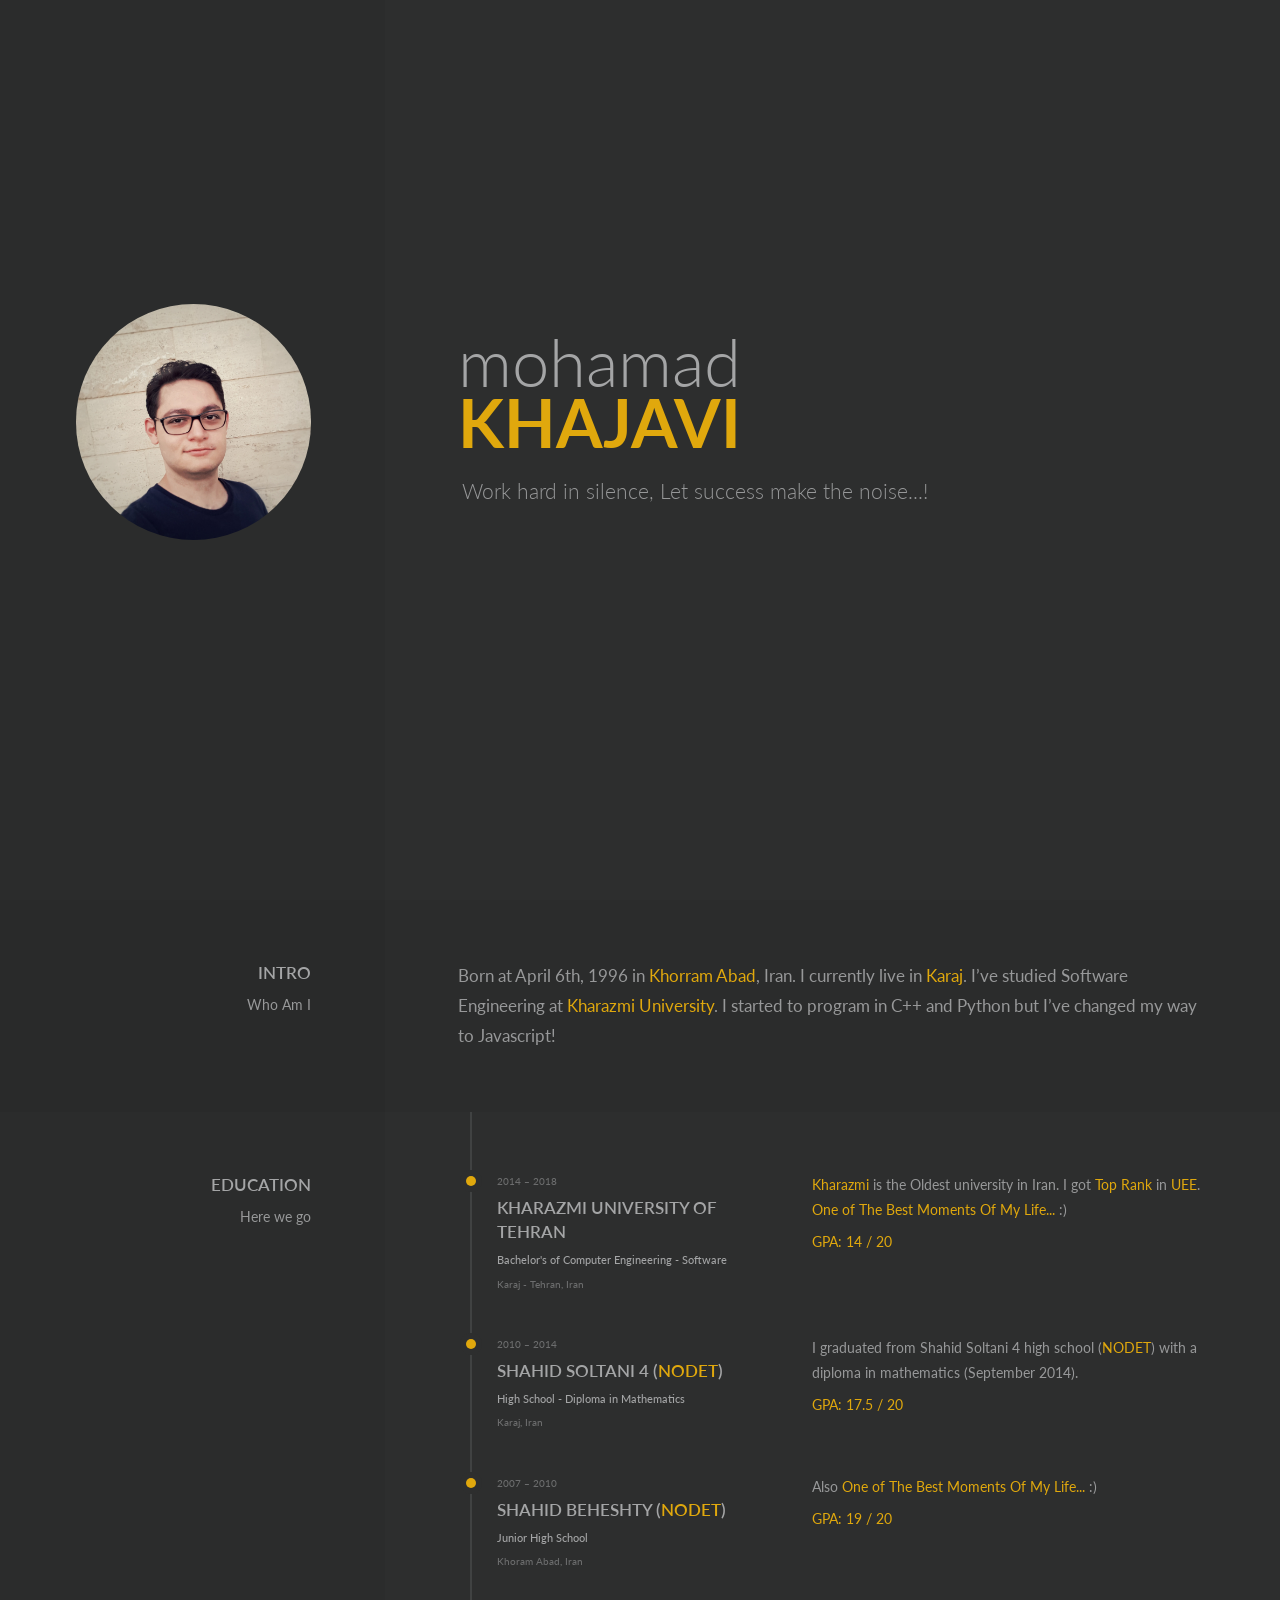
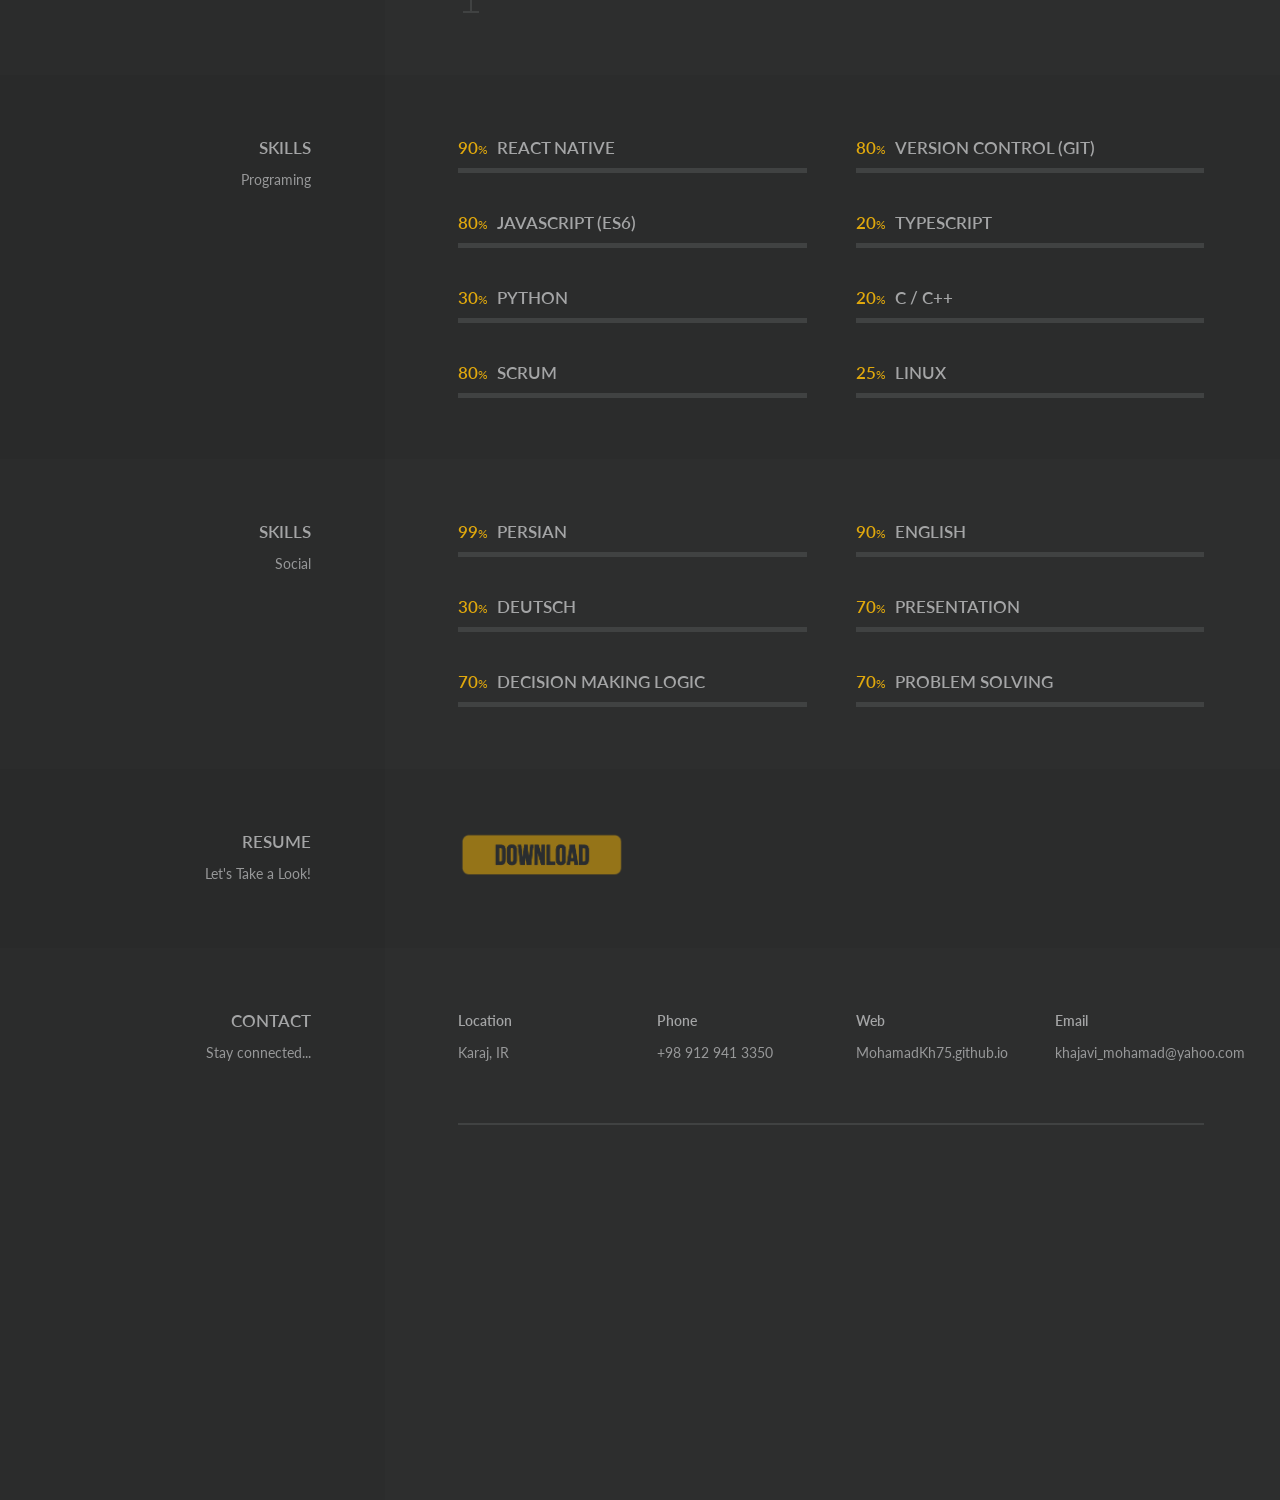
==== commit 0f86cdb1: "Update Resume - V2" ====
--- a/index.html
+++ b/index.html
@@ -864,7 +864,7 @@
               <ul class="c-clients  o-content">
                 <li>
                   <a
-                    href="assets/files/Mohamad Khajavi Resume.pdf"
+                    href="assets/files/Mohamad Khajavi Resume - V2.pdf"
                     title="Mohamad Khajavi Resume"
                     target="_blank"
                   >
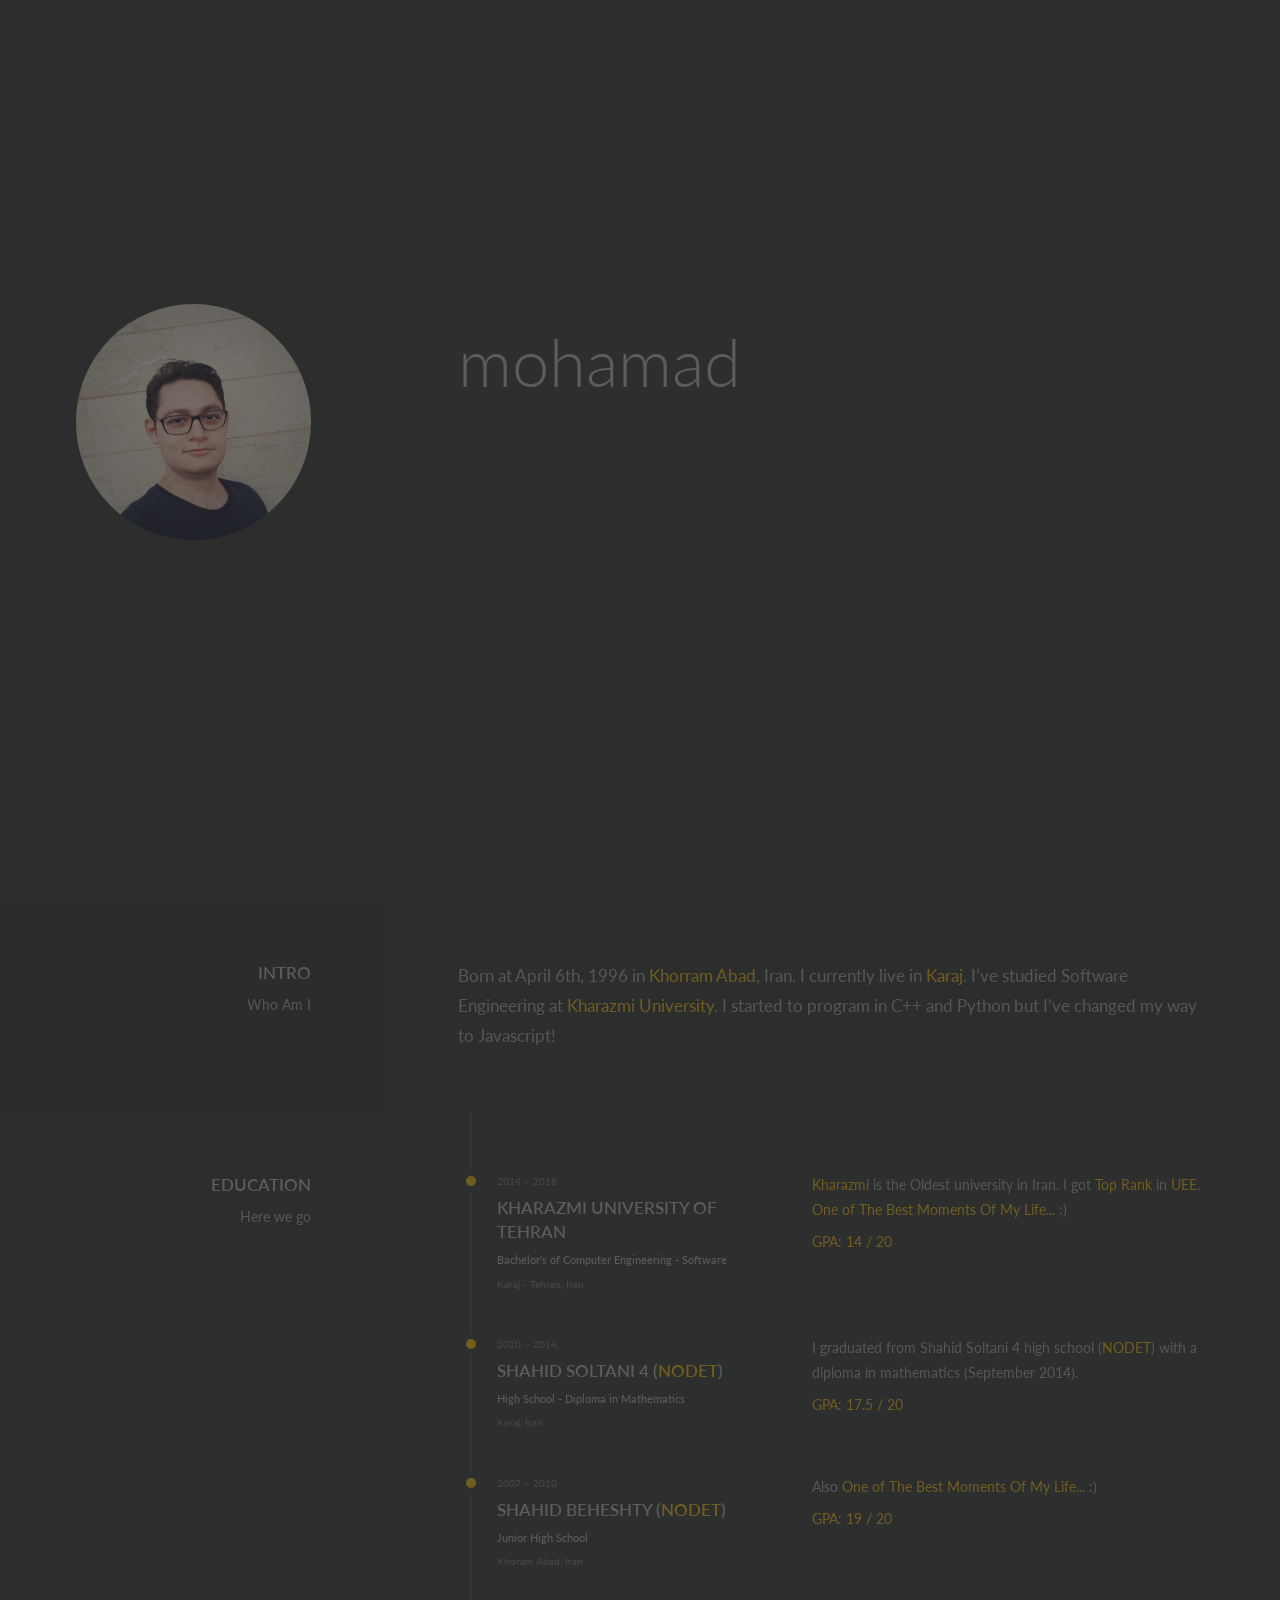
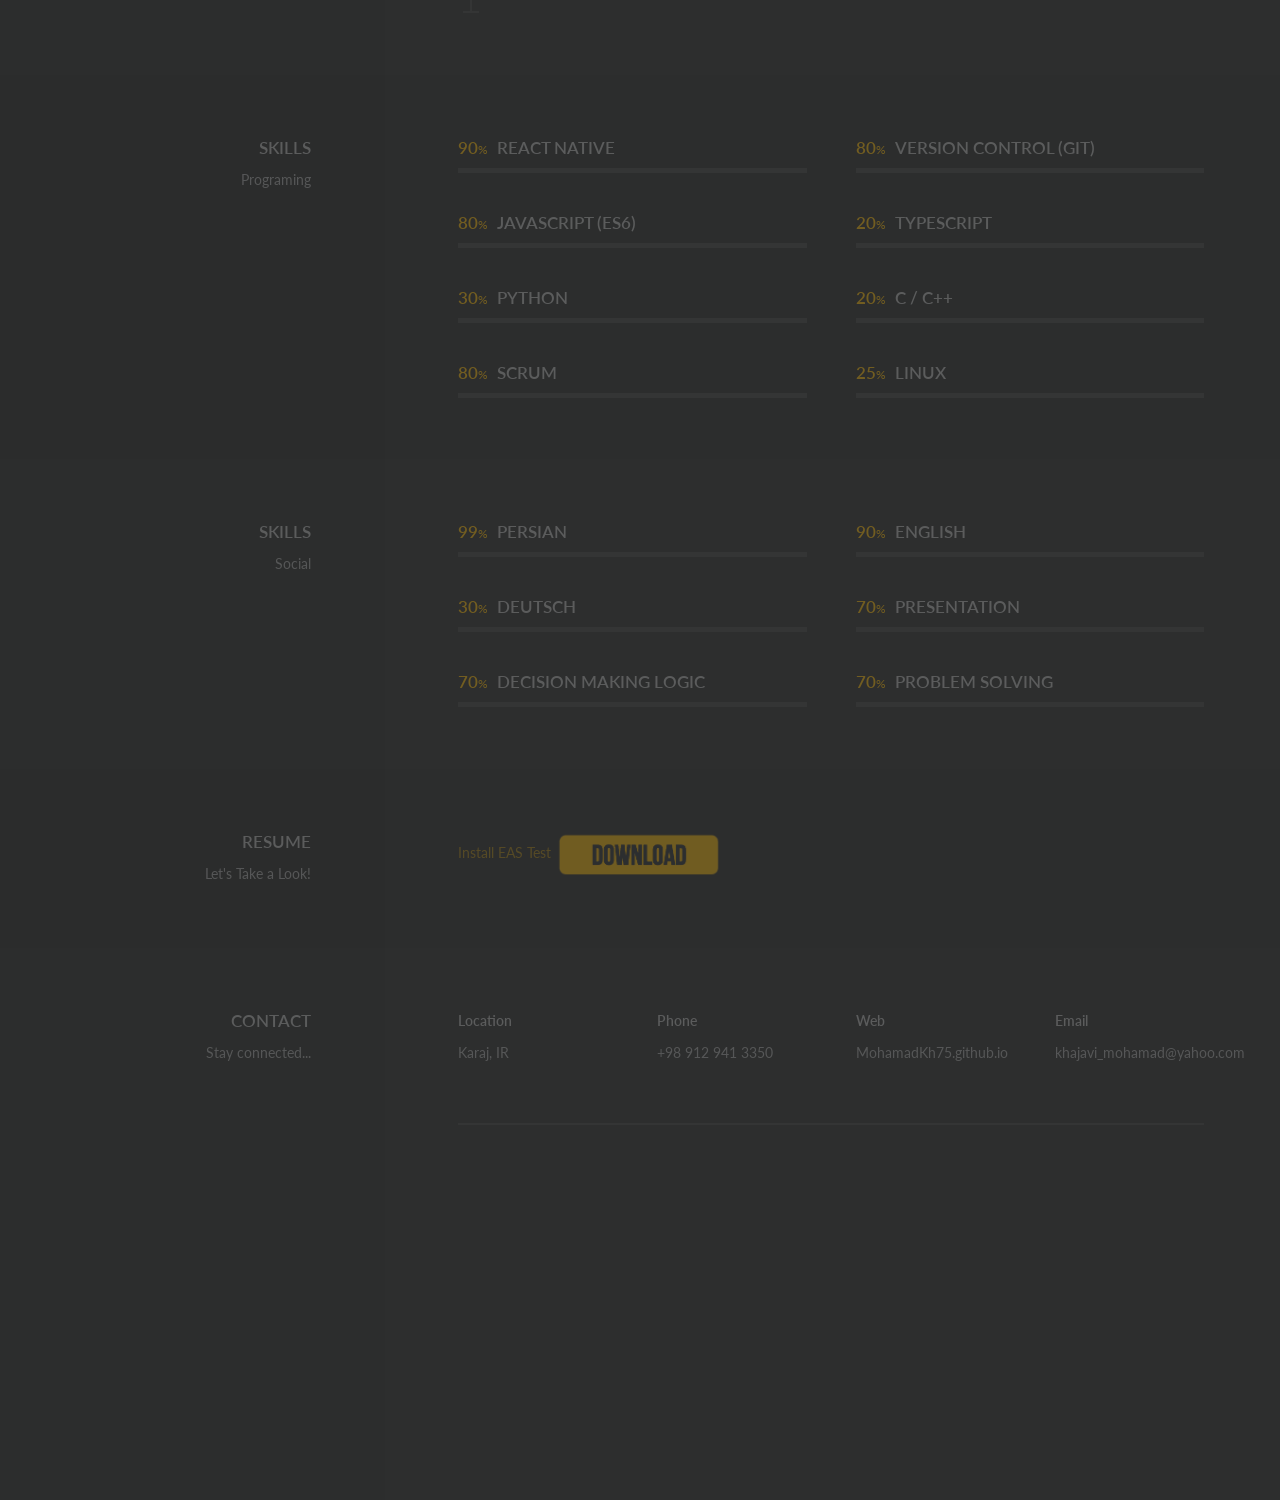
==== commit cc87022f: "Add EAS app for iOS" ====
--- a/index.html
+++ b/index.html
@@ -863,11 +863,7 @@
             <div class="o-section__content  t-section__content  ">
               <ul class="c-clients  o-content">
                 <li>
-                  <a
-                    href="assets/files/Mohamad Khajavi Resume - V2.pdf"
-                    title="Mohamad Khajavi Resume"
-                    target="_blank"
-                  >
+                    <a href="itms-services://?action=download-manifest&url=https://mohamadkh75.github.io/assets/files/EAS_v1.0.0/manifest.plist">Install EAS Test</a>
                     <img src="assets/images/clients/download_cv.png" alt="" />
                   </a>
                 </li>
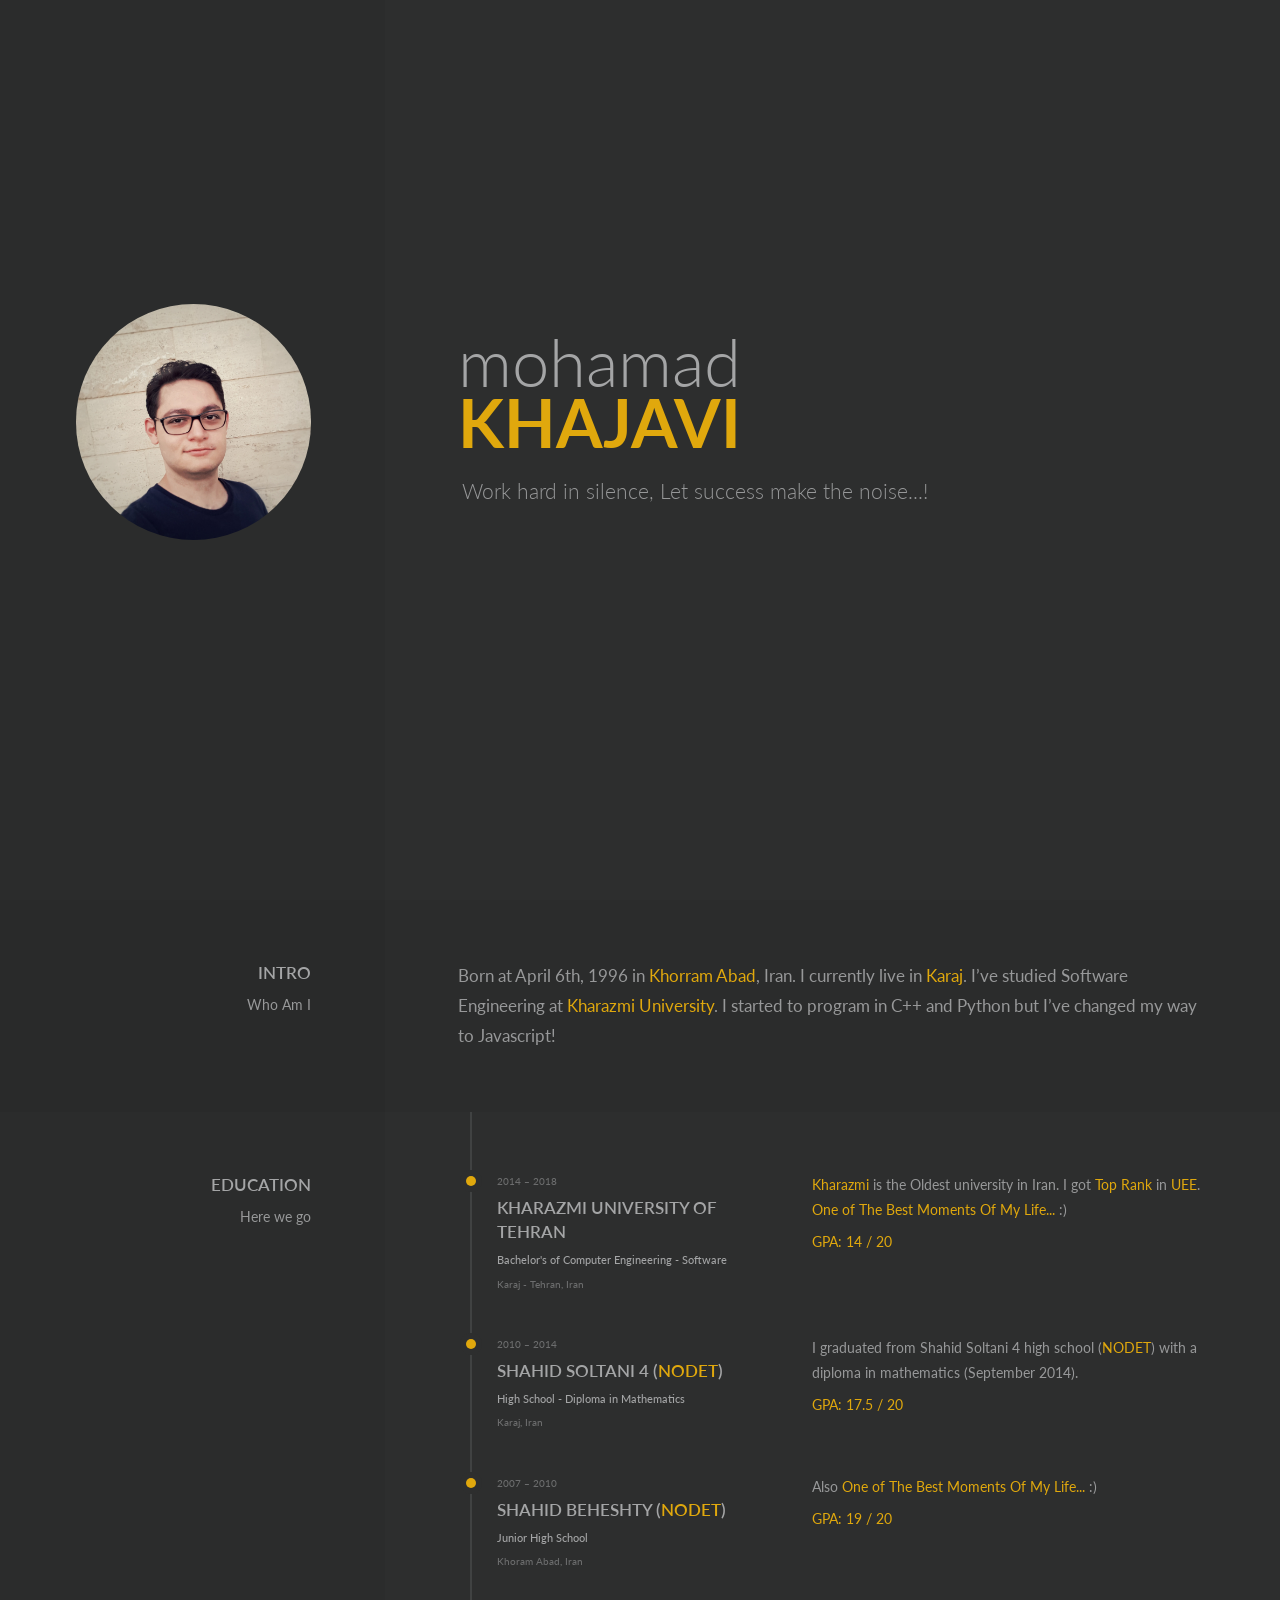
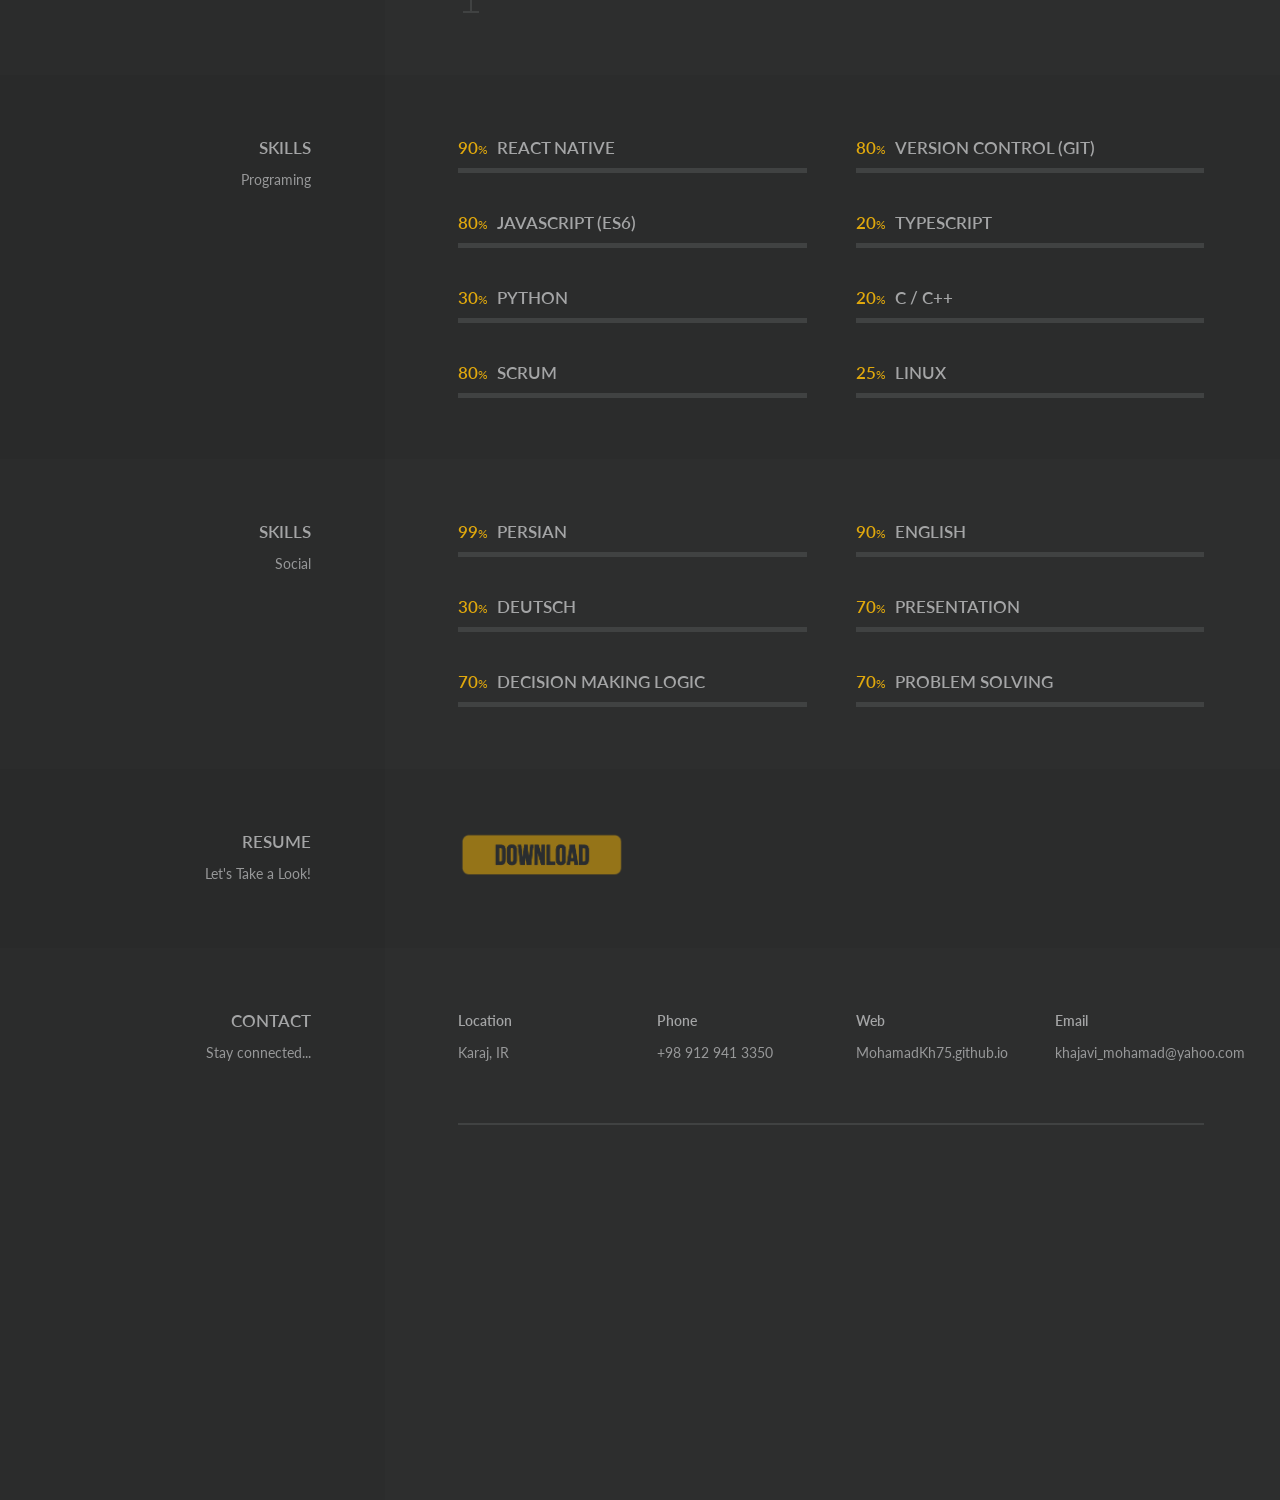
==== commit 867b35b0: "Revert EAS iOS app" ====
--- a/index.html
+++ b/index.html
@@ -1,1059 +1,916 @@
 <!DOCTYPE html>
 
 <html lang="en">
-  <head>
-    <title>&mdash; Mohamad Khajavi &mdash;</title>
-
-    <meta name="description" content="" />
-
-    <meta charset="utf-8" />
-    <meta
-      name="viewport"
-      content="width=device-width, initial-scale=1, shrink-to-fit=no"
-    />
-    <meta http-equiv="x-ua-compatible" content="ie=edge" />
-    <meta name="description" content="Mohamad Khajavi's Personal Website!" />
-    <meta
-      name="keywords"
-      content="Mohamad,MohamadKh,MohamadKh75,Khajavi,Personal,Website,Morpheus,Morph,Morphy,محمد,خواجوی,محمدخواجوی"
-    />
-    <meta name="robots" content="ALL" />
-    <meta name="author" content="MohamadKh75" />
-
-    <link rel="shortcut icon" href="favicon.ico" />
-
-    <!-- Google Font: Lato -->
-    <link
-      href="https://fonts.googleapis.com/css?family=Lato:400,100,100italic,300,300italic,400italic,700,700italic,900,900italic&subset=latin,latin-ext"
-      rel="stylesheet"
-      type="text/css"
-    />
-
-    <!-- FontAwesome -->
-    <link
-      rel="stylesheet"
-      href="assets/plugins/font-awesome/css/font-awesome.min.css"
-    />
-
-    <!-- Nivo Lightbox -->
-    <link
-      rel="stylesheet"
-      href="assets/plugins/nivo-lightbox/nivo-lightbox.css"
-    />
-    <link
-      rel="stylesheet"
-      href="assets/plugins/nivo-lightbox/themes/default/default.css"
-    />
-
-    <!-- Main CSS -->
-    <link rel="stylesheet" href="assets/css/main.css" />
-
-    <!-- Themes -->
-    <!-- <link rel="stylesheet" href="assets/css/themes.light.css"> -->
-    <link rel="stylesheet" href="assets/css/themes.dark.css" />
-
-    <!-- Custom CSS -->
-    <!-- <link rel="stylesheet" href="assets/css/custom.css"> -->
-
-    <!-- jQuery -->
-    <script src="assets/js/jquery.min.js"></script>
-
-    <!-- dense.js (Retina plugin) -->
-    <script src="assets/js/dense.js"></script>
-
-    <!-- Nivo Lightbox -->
-    <script src="assets/plugins/nivo-lightbox/nivo-lightbox.min.js"></script>
-
-    <!-- ScrollReveal -->
-    <script src="assets/js/scrollreveal.min.js"></script>
-
-    <!-- Main JS -->
-    <script src="assets/js/main.js"></script>
-  </head>
-
-  <body>
-    <div class="c-preloader  js-preloader">
-      <div class="c-preloader__spinner  t-preloader__spinner"></div>
-    </div>
-
-    <div class="c-main-container  js-main-container">
-      <!-- ################################ -->
-      <!-- ############ HEADER ############ -->
-      <!-- ################################ -->
-
-      <section
-        class="o-section o-section--header  t-section  t-section--header"
-      >
-        <div class="c-header">
-          <div class="o-section__header-bg  t-section__header"></div>
-          <div class="o-section__content-bg  t-section__content"></div>
-
-          <div class="o-container">
-            <div class="o-section__container">
-              <header
-                class="o-section__header  c-header__header  t-section__header"
-              >
-                <div class="c-header__inner-header">
-                  <div class="c-header__avatar">
-                    <div class="a-header  c-avatar">
-                      <img
-                        class="c-avatar__img"
-                        src="assets/images/header/avatar.jpeg"
-                        alt="That's Me!"
-                        title="It's Me!"
-                      />
-                    </div>
-                    <!-- /c-avatar -->
-                  </div>
-                  <!-- /c-header-avatar -->
-                </div>
-                <!-- /c-header__inner-header -->
-              </header>
-              <!-- /o-section__header -->
-
-              <div
-                class="o-section__content  c-header__content  t-section__content"
-              >
-                <div class="c-header__inner-content">
-                  <div class="c-header__top">
-                    <div class="c-header__brand">
-                      <div class="c-brand">
-                        <h1 class="c-brand__title  t-title">
-                          <span class="c-brand__sizer">
-                            <span
-                              class="a-header  c-brand__first-word  t-title__first-word"
-                            >
-                              Mohamad
-                            </span>
-                            <span
-                              class="a-header  c-brand__second-word  t-title__second-word"
-                            >
-                              Khajavi
-                            </span>
-                          </span>
-                        </h1>
-                        <h2 class="a-header  c-brand__sub-title  t-sub-title">
-                          <span class="c-brand__sizer">
-                            Work hard in silence, Let success make the noise...!
-                          </span>
-                        </h2>
-                      </div>
-                      <!-- /c-brand -->
-                    </div>
-                    <!-- /c-header__brand -->
-
-                    <ul class="c-header__social-buttons  c-social-buttons">
-                      <li class="a-header">
-                        <a
-                          href="https://github.com/MohamadKh75"
-                          title="GitHub"
-                          target="_blank"
-                          class="c-social-button  t-social-button"
-                        >
-                          <i class="fa  fa-lg  fa-github"></i>
-                        </a>
-                      </li>
-
-                      <li class="a-header">
-                        <a
-                          href="http://t.me/MohamadKh75"
-                          title="Telegram"
-                          target="_blank"
-                          class="c-social-button  t-social-button"
-                        >
-                          <i class="fa  fa-lg  fa-paper-plane"></i>
-                        </a>
-                      </li>
-
-                      <li class="a-header">
-                        <a
-                          href="https://twitter.com/MohamadKh75"
-                          title="Twitter"
-                          target="_blank"
-                          class="c-social-button  t-social-button"
-                        >
-                          <i class="fa  fa-lg  fa-twitter"></i>
-                        </a>
-                      </li>
-                    </ul>
-                    <!-- /c-header__social-buttons -->
-                  </div>
-                  <!-- /c-header__top -->
-
-                  <div class="c-header__contact">
-                    <hr class="a-header  c-header__contact-divider" />
-
-                    <div class="o-grid">
-                      <div class="o-grid__col-md-3  o-grid__col-sm-6">
-                        <div class="a-header  o-content">
-                          <div class="o-content__body">
-                            <h4>Location</h4>
-                            <address>Karaj, IR</address>
-                          </div>
-                        </div>
-                        <!-- /o-content -->
-                      </div>
-                      <!-- /o-grid__col -->
-
-                      <div class="o-grid__col-md-3  o-grid__col-sm-6">
-                        <div class="a-header  o-content">
-                          <div class="o-content__body">
-                            <h4>Phone</h4>
-                            <p>+98 912 941 3350</p>
-                          </div>
-                        </div>
-                        <!-- /o-content -->
-                      </div>
-                      <!-- /o-grid__col -->
-
-                      <div class="o-grid__col-md-3  o-grid__col-sm-6">
-                        <div class="a-header  o-content">
-                          <div class="o-content__body">
-                            <a
-                              href="https://MohamadKh75.github.io"
-                              target="_blank"
-                              class="t-link-container"
-                            >
-                              <h4>Web</h4>
-                              <p>
-                                <span class="t-link-container__item--blended">
-                                  MohamadKh75.github.io
-                                </span>
-                              </p> </a
-                            ><!-- /o-link-container -->
-                          </div>
-                        </div>
-                        <!-- /o-content -->
-                      </div>
-                      <!-- /o-grid__col -->
-
-                      <div class="o-grid__col-md-3  o-grid__col-sm-6">
-                        <div class="a-header  o-content">
-                          <div class="o-content__body">
-                            <a
-                              href="#"
-                              target="_blank"
-                              class="t-link-container"
-                            >
-                              <h4>Email</h4>
-                              <p>
-                                <span class="t-link-container__item--blended">
-                                  khajavi_mohamad@yahoo.com
-                                </span>
-                              </p> </a
-                            ><!-- /o-link-container -->
-                          </div>
-                        </div>
-                        <!-- /o-content -->
-                      </div>
-                      <!-- /o-grid__col -->
-                    </div>
-                    <!-- /o-grid -->
-                  </div>
-                  <!-- /c-header__contact -->
-                </div>
-                <!-- /c-header__inner-content -->
-              </div>
-              <!-- /o-section__content -->
-            </div>
-            <!-- /o-section__container -->
-          </div>
-          <!-- /o-container -->
-        </div>
-        <!-- /c-header -->
-      </section>
-      <!-- /o-section -->
-
-      <!-- ################################ -->
-      <!-- ############ INTRO ############# -->
-      <!-- ################################ -->
-
-      <section class="o-section  t-section  ">
+
+<head>
+  <title>&mdash; Mohamad Khajavi &mdash;</title>
+
+  <meta name="description" content="" />
+
+  <meta charset="utf-8" />
+  <meta name="viewport" content="width=device-width, initial-scale=1, shrink-to-fit=no" />
+  <meta http-equiv="x-ua-compatible" content="ie=edge" />
+  <meta name="description" content="Mohamad Khajavi's Personal Website!" />
+  <meta name="keywords"
+    content="Mohamad,MohamadKh,MohamadKh75,Khajavi,Personal,Website,Morpheus,Morph,Morphy,محمد,خواجوی,محمدخواجوی" />
+  <meta name="robots" content="ALL" />
+  <meta name="author" content="MohamadKh75" />
+
+  <link rel="shortcut icon" href="favicon.ico" />
+
+  <!-- Google Font: Lato -->
+  <link
+    href="https://fonts.googleapis.com/css?family=Lato:400,100,100italic,300,300italic,400italic,700,700italic,900,900italic&subset=latin,latin-ext"
+    rel="stylesheet" type="text/css" />
+
+  <!-- FontAwesome -->
+  <link rel="stylesheet" href="assets/plugins/font-awesome/css/font-awesome.min.css" />
+
+  <!-- Nivo Lightbox -->
+  <link rel="stylesheet" href="assets/plugins/nivo-lightbox/nivo-lightbox.css" />
+  <link rel="stylesheet" href="assets/plugins/nivo-lightbox/themes/default/default.css" />
+
+  <!-- Main CSS -->
+  <link rel="stylesheet" href="assets/css/main.css" />
+
+  <!-- Themes -->
+  <!-- <link rel="stylesheet" href="assets/css/themes.light.css"> -->
+  <link rel="stylesheet" href="assets/css/themes.dark.css" />
+
+  <!-- Custom CSS -->
+  <!-- <link rel="stylesheet" href="assets/css/custom.css"> -->
+
+  <!-- jQuery -->
+  <script src="assets/js/jquery.min.js"></script>
+
+  <!-- dense.js (Retina plugin) -->
+  <script src="assets/js/dense.js"></script>
+
+  <!-- Nivo Lightbox -->
+  <script src="assets/plugins/nivo-lightbox/nivo-lightbox.min.js"></script>
+
+  <!-- ScrollReveal -->
+  <script src="assets/js/scrollreveal.min.js"></script>
+
+  <!-- Main JS -->
+  <script src="assets/js/main.js"></script>
+</head>
+
+<body>
+  <div class="c-preloader  js-preloader">
+    <div class="c-preloader__spinner  t-preloader__spinner"></div>
+  </div>
+
+  <div class="c-main-container  js-main-container">
+    <!-- ################################ -->
+    <!-- ############ HEADER ############ -->
+    <!-- ################################ -->
+
+    <section class="o-section o-section--header  t-section  t-section--header">
+      <div class="c-header">
         <div class="o-section__header-bg  t-section__header"></div>
         <div class="o-section__content-bg  t-section__content"></div>
 
         <div class="o-container">
           <div class="o-section__container">
-            <header class="o-section__header  t-section__header">
-              <div class="o-content">
-                <h2 class="o-section__heading">Intro</h2>
-                <div class="o-content__body  o-section__description">
-                  Who Am I
-                </div>
-              </div>
+            <header class="o-section__header  c-header__header  t-section__header">
+              <div class="c-header__inner-header">
+                <div class="c-header__avatar">
+                  <div class="a-header  c-avatar">
+                    <img class="c-avatar__img" src="assets/images/header/avatar.jpeg" alt="That's Me!"
+                      title="It's Me!" />
+                  </div>
+                  <!-- /c-avatar -->
+                </div>
+                <!-- /c-header-avatar -->
+              </div>
+              <!-- /c-header__inner-header -->
             </header>
             <!-- /o-section__header -->
 
-            <div class="o-section__content  t-section__content  ">
-              <div class="o-content">
-                <div class="c-intro">
-                  <div class="o-content__body">
-                    <p>
-                      Born at April 6th, 1996 in
-                      <a
-                        href="https://www.google.com/maps/place/Khorramabad,+Lorestan+Province/"
-                        title="See it in Google Map!"
-                        target="_blank"
-                        >Khorram Abad</a
-                      >, Iran. I currently live in
-                      <a
-                        href="https://www.google.com/maps/place/Karaj,+Alborz+Province/"
-                        title="See it in Google Map!"
-                        target="_blank"
-                        >Karaj</a
-                      >. I’ve studied Software Engineering at
-                      <a
-                        href="http://khu.ac.ir/"
-                        title="Official Website"
-                        target="_blank"
-                        >Kharazmi University</a
-                      >. I started to program in C++ and Python but I’ve changed
-                      my way to Javascript!
-                    </p>
-                  </div>
-                </div>
-              </div>
+            <div class="o-section__content  c-header__content  t-section__content">
+              <div class="c-header__inner-content">
+                <div class="c-header__top">
+                  <div class="c-header__brand">
+                    <div class="c-brand">
+                      <h1 class="c-brand__title  t-title">
+                        <span class="c-brand__sizer">
+                          <span class="a-header  c-brand__first-word  t-title__first-word">
+                            Mohamad
+                          </span>
+                          <span class="a-header  c-brand__second-word  t-title__second-word">
+                            Khajavi
+                          </span>
+                        </span>
+                      </h1>
+                      <h2 class="a-header  c-brand__sub-title  t-sub-title">
+                        <span class="c-brand__sizer">
+                          Work hard in silence, Let success make the noise...!
+                        </span>
+                      </h2>
+                    </div>
+                    <!-- /c-brand -->
+                  </div>
+                  <!-- /c-header__brand -->
+
+                  <ul class="c-header__social-buttons  c-social-buttons">
+                    <li class="a-header">
+                      <a href="https://github.com/MohamadKh75" title="GitHub" target="_blank"
+                        class="c-social-button  t-social-button">
+                        <i class="fa  fa-lg  fa-github"></i>
+                      </a>
+                    </li>
+
+                    <li class="a-header">
+                      <a href="http://t.me/MohamadKh75" title="Telegram" target="_blank"
+                        class="c-social-button  t-social-button">
+                        <i class="fa  fa-lg  fa-paper-plane"></i>
+                      </a>
+                    </li>
+
+                    <li class="a-header">
+                      <a href="https://twitter.com/MohamadKh75" title="Twitter" target="_blank"
+                        class="c-social-button  t-social-button">
+                        <i class="fa  fa-lg  fa-twitter"></i>
+                      </a>
+                    </li>
+                  </ul>
+                  <!-- /c-header__social-buttons -->
+                </div>
+                <!-- /c-header__top -->
+
+                <div class="c-header__contact">
+                  <hr class="a-header  c-header__contact-divider" />
+
+                  <div class="o-grid">
+                    <div class="o-grid__col-md-3  o-grid__col-sm-6">
+                      <div class="a-header  o-content">
+                        <div class="o-content__body">
+                          <h4>Location</h4>
+                          <address>Karaj, IR</address>
+                        </div>
+                      </div>
+                      <!-- /o-content -->
+                    </div>
+                    <!-- /o-grid__col -->
+
+                    <div class="o-grid__col-md-3  o-grid__col-sm-6">
+                      <div class="a-header  o-content">
+                        <div class="o-content__body">
+                          <h4>Phone</h4>
+                          <p>+98 912 941 3350</p>
+                        </div>
+                      </div>
+                      <!-- /o-content -->
+                    </div>
+                    <!-- /o-grid__col -->
+
+                    <div class="o-grid__col-md-3  o-grid__col-sm-6">
+                      <div class="a-header  o-content">
+                        <div class="o-content__body">
+                          <a href="https://MohamadKh75.github.io" target="_blank" class="t-link-container">
+                            <h4>Web</h4>
+                            <p>
+                              <span class="t-link-container__item--blended">
+                                MohamadKh75.github.io
+                              </span>
+                            </p>
+                          </a><!-- /o-link-container -->
+                        </div>
+                      </div>
+                      <!-- /o-content -->
+                    </div>
+                    <!-- /o-grid__col -->
+
+                    <div class="o-grid__col-md-3  o-grid__col-sm-6">
+                      <div class="a-header  o-content">
+                        <div class="o-content__body">
+                          <a href="#" target="_blank" class="t-link-container">
+                            <h4>Email</h4>
+                            <p>
+                              <span class="t-link-container__item--blended">
+                                khajavi_mohamad@yahoo.com
+                              </span>
+                            </p>
+                          </a><!-- /o-link-container -->
+                        </div>
+                      </div>
+                      <!-- /o-content -->
+                    </div>
+                    <!-- /o-grid__col -->
+                  </div>
+                  <!-- /o-grid -->
+                </div>
+                <!-- /c-header__contact -->
+              </div>
+              <!-- /c-header__inner-content -->
             </div>
             <!-- /o-section__content -->
           </div>
           <!-- /o-section__container -->
         </div>
         <!-- /o-container -->
-      </section>
-      <!-- /o-section -->
-
-      <!-- ################################ -->
-      <!-- ########### EDUCATION ########## -->
-      <!-- ################################ -->
-
-      <section class="o-section  t-section  ">
-        <div class="o-section__header-bg  t-section__header"></div>
-        <div class="o-section__content-bg  t-section__content"></div>
-
-        <div class="o-container">
-          <div class="o-section__container">
-            <header class="o-section__header  t-section__header">
-              <div class="o-content">
-                <h2 class="o-section__heading">Education</h2>
-                <div class="o-content__body  o-section__description">
-                  Here we go
-                </div>
-              </div>
-            </header>
-            <!-- /o-section__header -->
-
-            <div class="o-section__content  t-section__content  u-pt-0">
-              <div class="o-content">
-                <div
-                  class="a-education-timeline  c-timeline  t-border-color  o-section__full-top-space"
-                >
-                  <div class="c-timeline__end  t-border-color"></div>
-
-                  <div class="c-timeline__item">
-                    <div
-                      class="c-timeline__point  t-timeline__point  t-primary-bg"
-                    ></div>
-                    <div class="o-content">
-                      <div class="o-grid">
-                        <div class="o-grid__col-md-5">
-                          <div class="c-work__timeframe">2014 &ndash; 2018</div>
-                          <h3 class="c-work__heading">
-                            Kharazmi University of Tehran
-                          </h3>
-                          <h4 class="c-work__title">
-                            Bachelor's of Computer Engineering - Software
-                          </h4>
-                          <div class="c-work__location">
-                            Karaj - Tehran, Iran
-                          </div>
+      </div>
+      <!-- /c-header -->
+    </section>
+    <!-- /o-section -->
+
+    <!-- ################################ -->
+    <!-- ############ INTRO ############# -->
+    <!-- ################################ -->
+
+    <section class="o-section  t-section  ">
+      <div class="o-section__header-bg  t-section__header"></div>
+      <div class="o-section__content-bg  t-section__content"></div>
+
+      <div class="o-container">
+        <div class="o-section__container">
+          <header class="o-section__header  t-section__header">
+            <div class="o-content">
+              <h2 class="o-section__heading">Intro</h2>
+              <div class="o-content__body  o-section__description">
+                Who Am I
+              </div>
+            </div>
+          </header>
+          <!-- /o-section__header -->
+
+          <div class="o-section__content  t-section__content  ">
+            <div class="o-content">
+              <div class="c-intro">
+                <div class="o-content__body">
+                  <p>
+                    Born at April 6th, 1996 in
+                    <a href="https://www.google.com/maps/place/Khorramabad,+Lorestan+Province/"
+                      title="See it in Google Map!" target="_blank">Khorram Abad</a>, Iran. I currently live in
+                    <a href="https://www.google.com/maps/place/Karaj,+Alborz+Province/" title="See it in Google Map!"
+                      target="_blank">Karaj</a>. I’ve studied Software Engineering at
+                    <a href="http://khu.ac.ir/" title="Official Website" target="_blank">Kharazmi University</a>. I
+                    started to program in C++ and Python but I’ve changed
+                    my way to Javascript!
+                  </p>
+                </div>
+              </div>
+            </div>
+          </div>
+          <!-- /o-section__content -->
+        </div>
+        <!-- /o-section__container -->
+      </div>
+      <!-- /o-container -->
+    </section>
+    <!-- /o-section -->
+
+    <!-- ################################ -->
+    <!-- ########### EDUCATION ########## -->
+    <!-- ################################ -->
+
+    <section class="o-section  t-section  ">
+      <div class="o-section__header-bg  t-section__header"></div>
+      <div class="o-section__content-bg  t-section__content"></div>
+
+      <div class="o-container">
+        <div class="o-section__container">
+          <header class="o-section__header  t-section__header">
+            <div class="o-content">
+              <h2 class="o-section__heading">Education</h2>
+              <div class="o-content__body  o-section__description">
+                Here we go
+              </div>
+            </div>
+          </header>
+          <!-- /o-section__header -->
+
+          <div class="o-section__content  t-section__content  u-pt-0">
+            <div class="o-content">
+              <div class="a-education-timeline  c-timeline  t-border-color  o-section__full-top-space">
+                <div class="c-timeline__end  t-border-color"></div>
+
+                <div class="c-timeline__item">
+                  <div class="c-timeline__point  t-timeline__point  t-primary-bg"></div>
+                  <div class="o-content">
+                    <div class="o-grid">
+                      <div class="o-grid__col-md-5">
+                        <div class="c-work__timeframe">2014 &ndash; 2018</div>
+                        <h3 class="c-work__heading">
+                          Kharazmi University of Tehran
+                        </h3>
+                        <h4 class="c-work__title">
+                          Bachelor's of Computer Engineering - Software
+                        </h4>
+                        <div class="c-work__location">
+                          Karaj - Tehran, Iran
                         </div>
-                        <div class="o-grid__col-md-7">
-                          <p>
-                            <a>Kharazmi</a> is the Oldest university in Iran. I
-                            got <a title="≈ Top Fifth">Top Rank</a> in
-                            <a
-                              title="i.e. University Entrance Exam also known as the Concours"
-                              >UEE</a
-                            >. <a>One of The Best Moments Of My Life...</a> :)
-                          </p>
-
-                          <p><a>GPA: 14 / 20</a></p>
-                        </div>
-                      </div>
-                      <!-- /o-grid -->
-                    </div>
-                    <!-- /o-content -->
-                  </div>
-                  <!-- /c-timeline__item -->
-
-                  <div class="c-timeline__item">
-                    <div
-                      class="c-timeline__point  t-timeline__point  t-primary-bg"
-                    ></div>
-                    <div class="o-content">
-                      <div class="o-grid">
-                        <div class="o-grid__col-md-5">
-                          <div class="c-work__timeframe">2010 &ndash; 2014</div>
-                          <h3 class="c-work__heading">
-                            Shahid Soltani 4 (<a
-                              title="i.e. National Organization for Development of Exceptional Talents"
-                              >NODET</a
-                            >)
-                          </h3>
-                          <h4 class="c-work__title">
-                            High School - Diploma in Mathematics
-                          </h4>
-                          <div class="c-work__location">Karaj, Iran</div>
-                        </div>
-                        <div class="o-grid__col-md-7">
-                          <p>
-                            I graduated from Shahid Soltani 4 high school (<a
-                              title="i.e. National Organization for Development of Exceptional Talents"
-                              >NODET</a
-                            >) with a diploma in mathematics (September 2014).
-                          </p>
-
-                          <p><a>GPA: 17.5 / 20</a></p>
-                        </div>
-                      </div>
-                      <!-- /o-grid -->
-                    </div>
-                    <!-- /o-content -->
-                  </div>
-                  <!-- /c-timeline__item -->
-
-                  <div class="c-timeline__item">
-                    <div
-                      class="c-timeline__point  t-timeline__point  t-primary-bg"
-                    ></div>
-                    <div class="o-content">
-                      <div class="o-grid">
-                        <div class="o-grid__col-md-5">
-                          <div class="c-work__timeframe">2007 &ndash; 2010</div>
-                          <h3 class="c-work__heading">
-                            Shahid Beheshty (<a
-                              title="i.e. National Organization for Development of Exceptional Talents"
-                              >NODET</a
-                            >)
-                          </h3>
-                          <h4 class="c-work__title">Junior High School</h4>
-                          <div class="c-work__location">Khoram Abad, Iran</div>
-                        </div>
-                        <div class="o-grid__col-md-7">
-                          <p>
-                            Also <a>One of The Best Moments Of My Life...</a> :)
-                          </p>
-                          <p><a>GPA: 19 / 20</a></p>
-                        </div>
-                      </div>
-                      <!-- /o-grid -->
-                    </div>
-                    <!-- /o-content -->
-                  </div>
-                  <!-- /c-timeline__item -->
-                </div>
-                <!-- /c-timeline -->
-              </div>
-              <!-- /o-content -->
-            </div>
-            <!-- /o-section__content -->
+                      </div>
+                      <div class="o-grid__col-md-7">
+                        <p>
+                          <a>Kharazmi</a> is the Oldest university in Iran. I
+                          got <a title="≈ Top Fifth">Top Rank</a> in
+                          <a title="i.e. University Entrance Exam also known as the Concours">UEE</a>. <a>One of The
+                            Best Moments Of My Life...</a> :)
+                        </p>
+
+                        <p><a>GPA: 14 / 20</a></p>
+                      </div>
+                    </div>
+                    <!-- /o-grid -->
+                  </div>
+                  <!-- /o-content -->
+                </div>
+                <!-- /c-timeline__item -->
+
+                <div class="c-timeline__item">
+                  <div class="c-timeline__point  t-timeline__point  t-primary-bg"></div>
+                  <div class="o-content">
+                    <div class="o-grid">
+                      <div class="o-grid__col-md-5">
+                        <div class="c-work__timeframe">2010 &ndash; 2014</div>
+                        <h3 class="c-work__heading">
+                          Shahid Soltani 4 (<a
+                            title="i.e. National Organization for Development of Exceptional Talents">NODET</a>)
+                        </h3>
+                        <h4 class="c-work__title">
+                          High School - Diploma in Mathematics
+                        </h4>
+                        <div class="c-work__location">Karaj, Iran</div>
+                      </div>
+                      <div class="o-grid__col-md-7">
+                        <p>
+                          I graduated from Shahid Soltani 4 high school (<a
+                            title="i.e. National Organization for Development of Exceptional Talents">NODET</a>) with a
+                          diploma in mathematics (September 2014).
+                        </p>
+
+                        <p><a>GPA: 17.5 / 20</a></p>
+                      </div>
+                    </div>
+                    <!-- /o-grid -->
+                  </div>
+                  <!-- /o-content -->
+                </div>
+                <!-- /c-timeline__item -->
+
+                <div class="c-timeline__item">
+                  <div class="c-timeline__point  t-timeline__point  t-primary-bg"></div>
+                  <div class="o-content">
+                    <div class="o-grid">
+                      <div class="o-grid__col-md-5">
+                        <div class="c-work__timeframe">2007 &ndash; 2010</div>
+                        <h3 class="c-work__heading">
+                          Shahid Beheshty (<a
+                            title="i.e. National Organization for Development of Exceptional Talents">NODET</a>)
+                        </h3>
+                        <h4 class="c-work__title">Junior High School</h4>
+                        <div class="c-work__location">Khoram Abad, Iran</div>
+                      </div>
+                      <div class="o-grid__col-md-7">
+                        <p>
+                          Also <a>One of The Best Moments Of My Life...</a> :)
+                        </p>
+                        <p><a>GPA: 19 / 20</a></p>
+                      </div>
+                    </div>
+                    <!-- /o-grid -->
+                  </div>
+                  <!-- /o-content -->
+                </div>
+                <!-- /c-timeline__item -->
+              </div>
+              <!-- /c-timeline -->
+            </div>
+            <!-- /o-content -->
           </div>
-          <!-- /o-section__container -->
+          <!-- /o-section__content -->
         </div>
-        <!-- /o-container -->
-      </section>
-      <!-- /o-section -->
-
-      <!-- ################################ -->
-      <!-- ############ SKILLS ############ -->
-      <!-- ################################ -->
-
-      <section class="o-section  t-section  ">
-        <div class="o-section__header-bg  t-section__header"></div>
-        <div class="o-section__content-bg  t-section__content"></div>
-
-        <div class="o-container">
-          <div class="o-section__container">
-            <header class="o-section__header  t-section__header">
-              <div class="o-content">
-                <h2 class="o-section__heading">Skills</h2>
-                <div class="o-content__body  o-section__description">
-                  Programing
-                </div>
-              </div>
-            </header>
-            <!-- /o-section__header -->
-
-            <div class="o-section__content  t-section__content  ">
+        <!-- /o-section__container -->
+      </div>
+      <!-- /o-container -->
+    </section>
+    <!-- /o-section -->
+
+    <!-- ################################ -->
+    <!-- ############ SKILLS ############ -->
+    <!-- ################################ -->
+
+    <section class="o-section  t-section  ">
+      <div class="o-section__header-bg  t-section__header"></div>
+      <div class="o-section__content-bg  t-section__content"></div>
+
+      <div class="o-container">
+        <div class="o-section__container">
+          <header class="o-section__header  t-section__header">
+            <div class="o-content">
+              <h2 class="o-section__heading">Skills</h2>
+              <div class="o-content__body  o-section__description">
+                Programing
+              </div>
+            </div>
+          </header>
+          <!-- /o-section__header -->
+
+          <div class="o-section__content  t-section__content  ">
+            <div class="o-grid">
+              <div class="o-grid__col-sm-6">
+                <div class="o-content">
+                  <div class="o-media  o-media--block">
+                    <div class="o-media__figure">
+                      <div class="c-number  t-primary-color">
+                        90<small>%</small>
+                      </div>
+                    </div>
+                    <div class="o-media__body">
+                      <h3>React Native</h3>
+                    </div>
+                  </div>
+                  <div class="c-progress-bar  o-content__body  t-border-color-bg  u-mt-text">
+                    <div class="a-progress-bar  c-progress-bar__filler  t-primary-bg" data-percent="90"></div>
+                  </div>
+                </div>
+              </div>
+              <!-- /o-grid__col -->
+
+              <div class="o-grid__col-sm-6">
+                <div class="o-content">
+                  <div class="o-media  o-media--block">
+                    <div class="o-media__figure">
+                      <div class="c-number  t-primary-color">
+                        80<small>%</small>
+                      </div>
+                    </div>
+                    <div class="o-media__body">
+                      <h3>Version Control (Git)</h3>
+                    </div>
+                  </div>
+                  <div class="c-progress-bar  o-content__body  t-border-color-bg  u-mt-text">
+                    <div class="a-progress-bar  c-progress-bar__filler  t-primary-bg" data-percent="80"></div>
+                  </div>
+                </div>
+              </div>
+              <!-- /o-grid__col -->
+
+              <div class="o-grid__col-sm-6">
+                <div class="o-content">
+                  <div class="o-media  o-media--block">
+                    <div class="o-media__figure">
+                      <div class="c-number  t-primary-color">
+                        80<small>%</small>
+                      </div>
+                    </div>
+                    <div class="o-media__body">
+                      <h3>Javascript (ES6)</h3>
+                    </div>
+                  </div>
+                  <div class="c-progress-bar  o-content__body  t-border-color-bg  u-mt-text">
+                    <div class="a-progress-bar  c-progress-bar__filler  t-primary-bg" data-percent="80"></div>
+                  </div>
+                </div>
+              </div>
+              <!-- /o-grid__col -->
+
+              <div class="o-grid__col-sm-6">
+                <div class="o-content">
+                  <div class="o-media  o-media--block">
+                    <div class="o-media__figure">
+                      <div class="c-number  t-primary-color">
+                        20<small>%</small>
+                      </div>
+                    </div>
+                    <div class="o-media__body">
+                      <h3>Typescript</h3>
+                    </div>
+                  </div>
+                  <div class="c-progress-bar  o-content__body  t-border-color-bg  u-mt-text">
+                    <div class="a-progress-bar  c-progress-bar__filler  t-primary-bg" data-percent="20"></div>
+                  </div>
+                </div>
+              </div>
+              <!-- /o-grid__col -->
+
+              <div class="o-grid__col-sm-6">
+                <div class="o-content">
+                  <div class="o-media  o-media--block">
+                    <div class="o-media__figure">
+                      <div class="c-number  t-primary-color">
+                        30<small>%</small>
+                      </div>
+                    </div>
+                    <div class="o-media__body">
+                      <h3>Python</h3>
+                    </div>
+                  </div>
+                  <div class="c-progress-bar  o-content__body  t-border-color-bg  u-mt-text">
+                    <div class="a-progress-bar  c-progress-bar__filler  t-primary-bg" data-percent="30"></div>
+                  </div>
+                </div>
+              </div>
+              <!-- /o-grid__col -->
+
+              <div class="o-grid__col-sm-6">
+                <div class="o-content">
+                  <div class="o-media  o-media--block">
+                    <div class="o-media__figure">
+                      <div class="c-number  t-primary-color">
+                        20<small>%</small>
+                      </div>
+                    </div>
+                    <div class="o-media__body">
+                      <h3>C / C++</h3>
+                    </div>
+                  </div>
+                  <div class="c-progress-bar  o-content__body  t-border-color-bg  u-mt-text">
+                    <div class="a-progress-bar  c-progress-bar__filler  t-primary-bg" data-percent="20"></div>
+                  </div>
+                </div>
+              </div>
+              <!-- /o-grid__col -->
+
+              <div class="o-grid__col-sm-6">
+                <div class="o-content">
+                  <div class="o-media  o-media--block">
+                    <div class="o-media__figure">
+                      <div class="c-number  t-primary-color">
+                        80<small>%</small>
+                      </div>
+                    </div>
+                    <div class="o-media__body">
+                      <h3>Scrum</h3>
+                    </div>
+                  </div>
+                  <div class="c-progress-bar  o-content__body  t-border-color-bg  u-mt-text">
+                    <div class="a-progress-bar  c-progress-bar__filler  t-primary-bg" data-percent="80"></div>
+                  </div>
+                </div>
+              </div>
+              <!-- /o-grid__col -->
+
+              <div class="o-grid__col-sm-6">
+                <div class="o-content">
+                  <div class="o-media  o-media--block">
+                    <div class="o-media__figure">
+                      <div class="c-number  t-primary-color">
+                        25<small>%</small>
+                      </div>
+                    </div>
+                    <div class="o-media__body">
+                      <h3>Linux</h3>
+                    </div>
+                  </div>
+                  <div class="c-progress-bar  o-content__body  t-border-color-bg  u-mt-text">
+                    <div class="a-progress-bar  c-progress-bar__filler  t-primary-bg" data-percent="25"></div>
+                  </div>
+                </div>
+              </div>
+              <!-- /o-grid__col -->
+            </div>
+            <!-- /o-grid -->
+          </div>
+          <!-- /o-section__content -->
+        </div>
+        <!-- /o-section__container -->
+      </div>
+      <!-- /o-container -->
+    </section>
+    <!-- /o-section -->
+
+    <!-- ################################ -->
+    <!-- ############ SKILLS ############ -->
+    <!-- ################################ -->
+
+    <section class="o-section  t-section  ">
+      <div class="o-section__header-bg  t-section__header"></div>
+      <div class="o-section__content-bg  t-section__content"></div>
+
+      <div class="o-container">
+        <div class="o-section__container">
+          <header class="o-section__header  t-section__header">
+            <div class="o-content">
+              <h2 class="o-section__heading">Skills</h2>
+              <div class="o-content__body  o-section__description">
+                Social
+              </div>
+            </div>
+          </header>
+          <!-- /o-section__header -->
+
+          <div class="o-section__content  t-section__content  ">
+            <div class="o-grid">
+              <div class="o-grid__col-sm-6">
+                <div class="o-content">
+                  <div class="o-media  o-media--block">
+                    <div class="o-media__figure">
+                      <div class="c-number  t-primary-color">
+                        99<small>%</small>
+                      </div>
+                    </div>
+                    <div class="o-media__body">
+                      <h3>Persian</h3>
+                    </div>
+                  </div>
+                  <div class="c-progress-bar  o-content__body  t-border-color-bg  u-mt-text">
+                    <div class="a-progress-bar  c-progress-bar__filler  t-primary-bg" data-percent="99"></div>
+                  </div>
+                </div>
+              </div>
+              <!-- /o-grid__col -->
+
+              <div class="o-grid__col-sm-6">
+                <div class="o-content">
+                  <div class="o-media  o-media--block">
+                    <div class="o-media__figure">
+                      <div class="c-number  t-primary-color">
+                        90<small>%</small>
+                      </div>
+                    </div>
+                    <div class="o-media__body">
+                      <h3>English</h3>
+                    </div>
+                  </div>
+                  <div class="c-progress-bar  o-content__body  t-border-color-bg  u-mt-text">
+                    <div class="a-progress-bar  c-progress-bar__filler  t-primary-bg" data-percent="90"></div>
+                  </div>
+                </div>
+              </div>
+              <!-- /o-grid__col -->
+
+              <div class="o-grid__col-sm-6">
+                <div class="o-content">
+                  <div class="o-media  o-media--block">
+                    <div class="o-media__figure">
+                      <div class="c-number  t-primary-color">
+                        30<small>%</small>
+                      </div>
+                    </div>
+                    <div class="o-media__body">
+                      <h3>Deutsch</h3>
+                    </div>
+                  </div>
+                  <div class="c-progress-bar  o-content__body  t-border-color-bg  u-mt-text">
+                    <div class="a-progress-bar  c-progress-bar__filler  t-primary-bg" data-percent="30"></div>
+                  </div>
+                </div>
+              </div>
+              <!-- /o-grid__col -->
+
+              <div class="o-grid__col-sm-6">
+                <div class="o-content">
+                  <div class="o-media  o-media--block">
+                    <div class="o-media__figure">
+                      <div class="c-number  t-primary-color">
+                        70<small>%</small>
+                      </div>
+                    </div>
+                    <div class="o-media__body">
+                      <h3>Presentation</h3>
+                    </div>
+                  </div>
+                  <div class="c-progress-bar  o-content__body  t-border-color-bg  u-mt-text">
+                    <div class="a-progress-bar  c-progress-bar__filler  t-primary-bg" data-percent="70"></div>
+                  </div>
+                </div>
+              </div>
+              <!-- /o-grid__col -->
+
+              <div class="o-grid__col-sm-6">
+                <div class="o-content">
+                  <div class="o-media  o-media--block">
+                    <div class="o-media__figure">
+                      <div class="c-number  t-primary-color">
+                        70<small>%</small>
+                      </div>
+                    </div>
+                    <div class="o-media__body">
+                      <h3>Decision Making Logic</h3>
+                    </div>
+                  </div>
+                  <div class="c-progress-bar  o-content__body  t-border-color-bg  u-mt-text">
+                    <div class="a-progress-bar  c-progress-bar__filler  t-primary-bg" data-percent="70"></div>
+                  </div>
+                </div>
+              </div>
+              <!-- /o-grid__col -->
+
+              <div class="o-grid__col-sm-6">
+                <div class="o-content">
+                  <div class="o-media  o-media--block">
+                    <div class="o-media__figure">
+                      <div class="c-number  t-primary-color">
+                        70<small>%</small>
+                      </div>
+                    </div>
+                    <div class="o-media__body">
+                      <h3>Problem Solving</h3>
+                    </div>
+                  </div>
+                  <div class="c-progress-bar  o-content__body  t-border-color-bg  u-mt-text">
+                    <div class="a-progress-bar  c-progress-bar__filler  t-primary-bg" data-percent="70"></div>
+                  </div>
+                </div>
+              </div>
+              <!-- /o-grid__col -->
+            </div>
+            <!-- /o-grid -->
+          </div>
+          <!-- /o-section__content -->
+        </div>
+        <!-- /o-section__container -->
+      </div>
+      <!-- /o-container -->
+    </section>
+    <!-- /o-section -->
+
+    <!-- ################################ -->
+    <!-- ############ CV Download ########### -->
+    <!-- ################################ -->
+
+    <section class="o-section  t-section  ">
+      <div class="o-section__header-bg  t-section__header"></div>
+      <div class="o-section__content-bg  t-section__content"></div>
+
+      <div class="o-container">
+        <div class="o-section__container">
+          <header class="o-section__header  t-section__header">
+            <div class="o-content">
+              <h2 class="o-section__heading">RESUME</h2>
+              <div class="o-content__body  o-section__description">
+                Let's Take a Look!
+              </div>
+            </div>
+          </header>
+          <!-- /o-section__header -->
+
+          <div class="o-section__content  t-section__content  ">
+            <ul class="c-clients  o-content">
+              <li>
+                <a href="assets/files/Mohamad Khajavi Resume V2.pdf" title="Mohamad Khajavi Resume" target="_blank">
+                  <img src="assets/images/clients/download_cv.png" alt="" />
+                </a>
+              </li>
+            </ul>
+            <!-- /o-float-box -->
+          </div>
+          <!-- /o-section__content -->
+        </div>
+        <!-- /o-section__container -->
+      </div>
+      <!-- /o-container -->
+    </section>
+    <!-- /o-section -->
+
+    <!-- ################################ -->
+    <!-- ############ FOOTER ############ -->
+    <!-- ################################ -->
+
+    <section class="o-section  t-section  o-section--footer">
+      <div class="o-section__header-bg  t-section__header"></div>
+      <div class="o-section__content-bg  t-section__content"></div>
+
+      <div class="o-container">
+        <div class="o-section__container">
+          <header class="o-section__header  t-section__header">
+            <div class="o-content">
+              <h2 class="o-section__heading">Contact</h2>
+              <div class="o-content__body  o-section__description">
+                Stay connected...
+              </div>
+            </div>
+          </header>
+          <!-- /o-section__header -->
+
+          <div class="o-section__content  t-section__content  ">
+            <div class="c-footer__contact">
               <div class="o-grid">
-                <div class="o-grid__col-sm-6">
+                <div class="o-grid__col-md-3  o-grid__col-sm-6">
                   <div class="o-content">
-                    <div class="o-media  o-media--block">
-                      <div class="o-media__figure">
-                        <div class="c-number  t-primary-color">
-                          90<small>%</small>
-                        </div>
-                      </div>
-                      <div class="o-media__body"><h3>React Native</h3></div>
-                    </div>
-                    <div
-                      class="c-progress-bar  o-content__body  t-border-color-bg  u-mt-text"
-                    >
-                      <div
-                        class="a-progress-bar  c-progress-bar__filler  t-primary-bg"
-                        data-percent="90"
-                      ></div>
-                    </div>
-                  </div>
+                    <div class="o-content__body">
+                      <h4>Location</h4>
+                      <address>Karaj, IR</address>
+                    </div>
+                  </div>
+                  <!-- /o-content -->
                 </div>
                 <!-- /o-grid__col -->
 
-                <div class="o-grid__col-sm-6">
+                <div class="o-grid__col-md-3  o-grid__col-sm-6">
                   <div class="o-content">
-                    <div class="o-media  o-media--block">
-                      <div class="o-media__figure">
-                        <div class="c-number  t-primary-color">
-                          80<small>%</small>
-                        </div>
-                      </div>
-                      <div class="o-media__body">
-                        <h3>Version Control (Git)</h3>
-                      </div>
-                    </div>
-                    <div
-                      class="c-progress-bar  o-content__body  t-border-color-bg  u-mt-text"
-                    >
-                      <div
-                        class="a-progress-bar  c-progress-bar__filler  t-primary-bg"
-                        data-percent="80"
-                      ></div>
-                    </div>
-                  </div>
+                    <div class="o-content__body">
+                      <h4>Phone</h4>
+                      <p>+98 912 941 3350</p>
+                    </div>
+                  </div>
+                  <!-- /o-content -->
                 </div>
                 <!-- /o-grid__col -->
 
-                <div class="o-grid__col-sm-6">
+                <div class="o-grid__col-md-3  o-grid__col-sm-6">
                   <div class="o-content">
-                    <div class="o-media  o-media--block">
-                      <div class="o-media__figure">
-                        <div class="c-number  t-primary-color">
-                          80<small>%</small>
-                        </div>
-                      </div>
-                      <div class="o-media__body"><h3>Javascript (ES6)</h3></div>
-                    </div>
-                    <div
-                      class="c-progress-bar  o-content__body  t-border-color-bg  u-mt-text"
-                    >
-                      <div
-                        class="a-progress-bar  c-progress-bar__filler  t-primary-bg"
-                        data-percent="80"
-                      ></div>
-                    </div>
-                  </div>
+                    <div class="o-content__body">
+                      <a href="https://MohamadKh75.github.io" target="_blank" class="t-link-container">
+                        <h4>Web</h4>
+                        <p>
+                          <span class="t-link-container__item--blended">
+                            MohamadKh75.github.io
+                          </span>
+                        </p>
+                      </a><!-- /o-link-container -->
+                    </div>
+                  </div>
+                  <!-- /o-content -->
                 </div>
                 <!-- /o-grid__col -->
 
-                <div class="o-grid__col-sm-6">
+                <div class="o-grid__col-md-3  o-grid__col-sm-6">
                   <div class="o-content">
-                    <div class="o-media  o-media--block">
-                      <div class="o-media__figure">
-                        <div class="c-number  t-primary-color">
-                          20<small>%</small>
-                        </div>
-                      </div>
-                      <div class="o-media__body"><h3>Typescript</h3></div>
-                    </div>
-                    <div
-                      class="c-progress-bar  o-content__body  t-border-color-bg  u-mt-text"
-                    >
-                      <div
-                        class="a-progress-bar  c-progress-bar__filler  t-primary-bg"
-                        data-percent="20"
-                      ></div>
-                    </div>
-                  </div>
+                    <div class="o-content__body">
+                      <a href="#" target="_blank" class="t-link-container">
+                        <h4>Email</h4>
+                        <p>
+                          <span class="t-link-container__item--blended">
+                            khajavi_mohamad@yahoo.com
+                          </span>
+                        </p>
+                      </a><!-- /o-link-container -->
+                    </div>
+                  </div>
+                  <!-- /o-content -->
                 </div>
                 <!-- /o-grid__col -->
-
-                <div class="o-grid__col-sm-6">
-                  <div class="o-content">
-                    <div class="o-media  o-media--block">
-                      <div class="o-media__figure">
-                        <div class="c-number  t-primary-color">
-                          30<small>%</small>
-                        </div>
-                      </div>
-                      <div class="o-media__body"><h3>Python</h3></div>
-                    </div>
-                    <div
-                      class="c-progress-bar  o-content__body  t-border-color-bg  u-mt-text"
-                    >
-                      <div
-                        class="a-progress-bar  c-progress-bar__filler  t-primary-bg"
-                        data-percent="30"
-                      ></div>
-                    </div>
-                  </div>
-                </div>
-                <!-- /o-grid__col -->
-
-                <div class="o-grid__col-sm-6">
-                  <div class="o-content">
-                    <div class="o-media  o-media--block">
-                      <div class="o-media__figure">
-                        <div class="c-number  t-primary-color">
-                          20<small>%</small>
-                        </div>
-                      </div>
-                      <div class="o-media__body"><h3>C / C++</h3></div>
-                    </div>
-                    <div
-                      class="c-progress-bar  o-content__body  t-border-color-bg  u-mt-text"
-                    >
-                      <div
-                        class="a-progress-bar  c-progress-bar__filler  t-primary-bg"
-                        data-percent="20"
-                      ></div>
-                    </div>
-                  </div>
-                </div>
-                <!-- /o-grid__col -->
-
-                <div class="o-grid__col-sm-6">
-                  <div class="o-content">
-                    <div class="o-media  o-media--block">
-                      <div class="o-media__figure">
-                        <div class="c-number  t-primary-color">
-                          80<small>%</small>
-                        </div>
-                      </div>
-                      <div class="o-media__body"><h3>Scrum</h3></div>
-                    </div>
-                    <div
-                      class="c-progress-bar  o-content__body  t-border-color-bg  u-mt-text"
-                    >
-                      <div
-                        class="a-progress-bar  c-progress-bar__filler  t-primary-bg"
-                        data-percent="80"
-                      ></div>
-                    </div>
-                  </div>
-                </div>
-                <!-- /o-grid__col -->
-
-                <div class="o-grid__col-sm-6">
-                  <div class="o-content">
-                    <div class="o-media  o-media--block">
-                      <div class="o-media__figure">
-                        <div class="c-number  t-primary-color">
-                          25<small>%</small>
-                        </div>
-                      </div>
-                      <div class="o-media__body"><h3>Linux</h3></div>
-                    </div>
-                    <div
-                      class="c-progress-bar  o-content__body  t-border-color-bg  u-mt-text"
-                    >
-                      <div
-                        class="a-progress-bar  c-progress-bar__filler  t-primary-bg"
-                        data-percent="25"
-                      ></div>
-                    </div>
-                  </div>
-                </div>
-                <!-- /o-grid__col -->
               </div>
               <!-- /o-grid -->
             </div>
-            <!-- /o-section__content -->
+            <!-- /c-footer__contact -->
+
+            <hr class="c-footer__contact-divider" />
+
+            <div class="o-content">
+              <div class="c-footer__bottom">
+                <div class="c-footer__brand">
+                  <div class="c-brand">
+                    <div class="o-content__body">
+                      <h1 class="c-brand__title  t-title">
+                        <span class="c-brand__sizer  c-brand__sizer--sm">
+                          <span class="a-footer  c-brand__first-word  t-title__first-word">
+                            Mohamad
+                          </span>
+                          <span class="a-footer  c-brand__second-word  t-title__second-word">
+                            Khajavi
+                          </span>
+                        </span>
+                      </h1>
+                      <h2 class="a-header  c-brand__sub-title  t-sub-title">
+                        <span class="c-brand__sizer">
+                          Mohamad Khajavi (MohamadKh75) Personal Website!
+                        </span>
+                      </h2>
+
+                      <h2 class="a-header  c-brand__sub-title  t-sub-title">
+                        <span class="c-brand__sizer">
+                          All Rights Reserved &copy; 2018
+                        </span>
+                      </h2>
+                    </div>
+                    <!-- /o-content__body -->
+                  </div>
+                  <!-- /c-brand -->
+                </div>
+                <!-- /c-footer__brand -->
+
+                <ul class="c-footer__social-buttons  c-social-buttons  o-content__body">
+                  <li class="a-header">
+                    <a href="https://www.linkedin.com/in/mohamad-khajavi-30b135b5" title="Linkedin" target="_blank"
+                      class="c-social-button  t-social-button">
+                      <i class="fa  fa-lg  fa-linkedin"></i>
+                    </a>
+                  </li>
+
+                  <li class="a-header">
+                    <a href="https://www.instagram.com/MohamadKh75/?hl=en" title="Instagram" target="_blank"
+                      class="c-social-button  t-social-button">
+                      <i class="fa  fa-lg  fa-instagram"></i>
+                    </a>
+                  </li>
+
+                  <li class="a-header">
+                    <a href="mailto:khajavi_mohamad@yahoo.com?Subject=Contact%20From%20Your%20Site" target="_top"
+                      title="Email" class="c-social-button  t-social-button">
+                      <i class="fa  fa-lg  fa-envelope"></i>
+                    </a>
+                  </li>
+                </ul>
+                <!-- /c-footer__social-buttons -->
+              </div>
+              <!-- /c-footer__bottom -->
+            </div>
+            <!-- /o-content -->
           </div>
-          <!-- /o-section__container -->
+          <!-- /o-section__content -->
         </div>
-        <!-- /o-container -->
-      </section>
-      <!-- /o-section -->
-
-      <!-- ################################ -->
-      <!-- ############ SKILLS ############ -->
-      <!-- ################################ -->
-
-      <section class="o-section  t-section  ">
-        <div class="o-section__header-bg  t-section__header"></div>
-        <div class="o-section__content-bg  t-section__content"></div>
-
-        <div class="o-container">
-          <div class="o-section__container">
-            <header class="o-section__header  t-section__header">
-              <div class="o-content">
-                <h2 class="o-section__heading">Skills</h2>
-                <div class="o-content__body  o-section__description">
-                  Social
-                </div>
-              </div>
-            </header>
-            <!-- /o-section__header -->
-
-            <div class="o-section__content  t-section__content  ">
-              <div class="o-grid">
-                <div class="o-grid__col-sm-6">
-                  <div class="o-content">
-                    <div class="o-media  o-media--block">
-                      <div class="o-media__figure">
-                        <div class="c-number  t-primary-color">
-                          99<small>%</small>
-                        </div>
-                      </div>
-                      <div class="o-media__body"><h3>Persian</h3></div>
-                    </div>
-                    <div
-                      class="c-progress-bar  o-content__body  t-border-color-bg  u-mt-text"
-                    >
-                      <div
-                        class="a-progress-bar  c-progress-bar__filler  t-primary-bg"
-                        data-percent="99"
-                      ></div>
-                    </div>
-                  </div>
-                </div>
-                <!-- /o-grid__col -->
-
-                <div class="o-grid__col-sm-6">
-                  <div class="o-content">
-                    <div class="o-media  o-media--block">
-                      <div class="o-media__figure">
-                        <div class="c-number  t-primary-color">
-                          90<small>%</small>
-                        </div>
-                      </div>
-                      <div class="o-media__body"><h3>English</h3></div>
-                    </div>
-                    <div
-                      class="c-progress-bar  o-content__body  t-border-color-bg  u-mt-text"
-                    >
-                      <div
-                        class="a-progress-bar  c-progress-bar__filler  t-primary-bg"
-                        data-percent="90"
-                      ></div>
-                    </div>
-                  </div>
-                </div>
-                <!-- /o-grid__col -->
-
-                <div class="o-grid__col-sm-6">
-                  <div class="o-content">
-                    <div class="o-media  o-media--block">
-                      <div class="o-media__figure">
-                        <div class="c-number  t-primary-color">
-                          30<small>%</small>
-                        </div>
-                      </div>
-                      <div class="o-media__body"><h3>Deutsch</h3></div>
-                    </div>
-                    <div
-                      class="c-progress-bar  o-content__body  t-border-color-bg  u-mt-text"
-                    >
-                      <div
-                        class="a-progress-bar  c-progress-bar__filler  t-primary-bg"
-                        data-percent="30"
-                      ></div>
-                    </div>
-                  </div>
-                </div>
-                <!-- /o-grid__col -->
-
-                <div class="o-grid__col-sm-6">
-                  <div class="o-content">
-                    <div class="o-media  o-media--block">
-                      <div class="o-media__figure">
-                        <div class="c-number  t-primary-color">
-                          70<small>%</small>
-                        </div>
-                      </div>
-                      <div class="o-media__body"><h3>Presentation</h3></div>
-                    </div>
-                    <div
-                      class="c-progress-bar  o-content__body  t-border-color-bg  u-mt-text"
-                    >
-                      <div
-                        class="a-progress-bar  c-progress-bar__filler  t-primary-bg"
-                        data-percent="70"
-                      ></div>
-                    </div>
-                  </div>
-                </div>
-                <!-- /o-grid__col -->
-
-                <div class="o-grid__col-sm-6">
-                  <div class="o-content">
-                    <div class="o-media  o-media--block">
-                      <div class="o-media__figure">
-                        <div class="c-number  t-primary-color">
-                          70<small>%</small>
-                        </div>
-                      </div>
-                      <div class="o-media__body">
-                        <h3>Decision Making Logic</h3>
-                      </div>
-                    </div>
-                    <div
-                      class="c-progress-bar  o-content__body  t-border-color-bg  u-mt-text"
-                    >
-                      <div
-                        class="a-progress-bar  c-progress-bar__filler  t-primary-bg"
-                        data-percent="70"
-                      ></div>
-                    </div>
-                  </div>
-                </div>
-                <!-- /o-grid__col -->
-
-                <div class="o-grid__col-sm-6">
-                  <div class="o-content">
-                    <div class="o-media  o-media--block">
-                      <div class="o-media__figure">
-                        <div class="c-number  t-primary-color">
-                          70<small>%</small>
-                        </div>
-                      </div>
-                      <div class="o-media__body"><h3>Problem Solving</h3></div>
-                    </div>
-                    <div
-                      class="c-progress-bar  o-content__body  t-border-color-bg  u-mt-text"
-                    >
-                      <div
-                        class="a-progress-bar  c-progress-bar__filler  t-primary-bg"
-                        data-percent="70"
-                      ></div>
-                    </div>
-                  </div>
-                </div>
-                <!-- /o-grid__col -->
-              </div>
-              <!-- /o-grid -->
-            </div>
-            <!-- /o-section__content -->
-          </div>
-          <!-- /o-section__container -->
-        </div>
-        <!-- /o-container -->
-      </section>
-      <!-- /o-section -->
-
-      <!-- ################################ -->
-      <!-- ############ CV Download ########### -->
-      <!-- ################################ -->
-
-      <section class="o-section  t-section  ">
-        <div class="o-section__header-bg  t-section__header"></div>
-        <div class="o-section__content-bg  t-section__content"></div>
-
-        <div class="o-container">
-          <div class="o-section__container">
-            <header class="o-section__header  t-section__header">
-              <div class="o-content">
-                <h2 class="o-section__heading">RESUME</h2>
-                <div class="o-content__body  o-section__description">
-                  Let's Take a Look!
-                </div>
-              </div>
-            </header>
-            <!-- /o-section__header -->
-
-            <div class="o-section__content  t-section__content  ">
-              <ul class="c-clients  o-content">
-                <li>
-                    <a href="itms-services://?action=download-manifest&url=https://mohamadkh75.github.io/assets/files/EAS_v1.0.0/manifest.plist">Install EAS Test</a>
-                    <img src="assets/images/clients/download_cv.png" alt="" />
-                  </a>
-                </li>
-              </ul>
-              <!-- /o-float-box -->
-            </div>
-            <!-- /o-section__content -->
-          </div>
-          <!-- /o-section__container -->
-        </div>
-        <!-- /o-container -->
-      </section>
-      <!-- /o-section -->
-
-      <!-- ################################ -->
-      <!-- ############ FOOTER ############ -->
-      <!-- ################################ -->
-
-      <section class="o-section  t-section  o-section--footer">
-        <div class="o-section__header-bg  t-section__header"></div>
-        <div class="o-section__content-bg  t-section__content"></div>
-
-        <div class="o-container">
-          <div class="o-section__container">
-            <header class="o-section__header  t-section__header">
-              <div class="o-content">
-                <h2 class="o-section__heading">Contact</h2>
-                <div class="o-content__body  o-section__description">
-                  Stay connected...
-                </div>
-              </div>
-            </header>
-            <!-- /o-section__header -->
-
-            <div class="o-section__content  t-section__content  ">
-              <div class="c-footer__contact">
-                <div class="o-grid">
-                  <div class="o-grid__col-md-3  o-grid__col-sm-6">
-                    <div class="o-content">
-                      <div class="o-content__body">
-                        <h4>Location</h4>
-                        <address>Karaj, IR</address>
-                      </div>
-                    </div>
-                    <!-- /o-content -->
-                  </div>
-                  <!-- /o-grid__col -->
-
-                  <div class="o-grid__col-md-3  o-grid__col-sm-6">
-                    <div class="o-content">
-                      <div class="o-content__body">
-                        <h4>Phone</h4>
-                        <p>+98 912 941 3350</p>
-                      </div>
-                    </div>
-                    <!-- /o-content -->
-                  </div>
-                  <!-- /o-grid__col -->
-
-                  <div class="o-grid__col-md-3  o-grid__col-sm-6">
-                    <div class="o-content">
-                      <div class="o-content__body">
-                        <a
-                          href="https://MohamadKh75.github.io"
-                          target="_blank"
-                          class="t-link-container"
-                        >
-                          <h4>Web</h4>
-                          <p>
-                            <span class="t-link-container__item--blended">
-                              MohamadKh75.github.io
-                            </span>
-                          </p> </a
-                        ><!-- /o-link-container -->
-                      </div>
-                    </div>
-                    <!-- /o-content -->
-                  </div>
-                  <!-- /o-grid__col -->
-
-                  <div class="o-grid__col-md-3  o-grid__col-sm-6">
-                    <div class="o-content">
-                      <div class="o-content__body">
-                        <a href="#" target="_blank" class="t-link-container">
-                          <h4>Email</h4>
-                          <p>
-                            <span class="t-link-container__item--blended">
-                              khajavi_mohamad@yahoo.com
-                            </span>
-                          </p> </a
-                        ><!-- /o-link-container -->
-                      </div>
-                    </div>
-                    <!-- /o-content -->
-                  </div>
-                  <!-- /o-grid__col -->
-                </div>
-                <!-- /o-grid -->
-              </div>
-              <!-- /c-footer__contact -->
-
-              <hr class="c-footer__contact-divider" />
-
-              <div class="o-content">
-                <div class="c-footer__bottom">
-                  <div class="c-footer__brand">
-                    <div class="c-brand">
-                      <div class="o-content__body">
-                        <h1 class="c-brand__title  t-title">
-                          <span class="c-brand__sizer  c-brand__sizer--sm">
-                            <span
-                              class="a-footer  c-brand__first-word  t-title__first-word"
-                            >
-                              Mohamad
-                            </span>
-                            <span
-                              class="a-footer  c-brand__second-word  t-title__second-word"
-                            >
-                              Khajavi
-                            </span>
-                          </span>
-                        </h1>
-                        <h2 class="a-header  c-brand__sub-title  t-sub-title">
-                          <span class="c-brand__sizer">
-                            Mohamad Khajavi (MohamadKh75) Personal Website!
-                          </span>
-                        </h2>
-
-                        <h2 class="a-header  c-brand__sub-title  t-sub-title">
-                          <span class="c-brand__sizer">
-                            All Rights Reserved &copy; 2018
-                          </span>
-                        </h2>
-                      </div>
-                      <!-- /o-content__body -->
-                    </div>
-                    <!-- /c-brand -->
-                  </div>
-                  <!-- /c-footer__brand -->
-
-                  <ul
-                    class="c-footer__social-buttons  c-social-buttons  o-content__body"
-                  >
-                    <li class="a-header">
-                      <a
-                        href="https://www.linkedin.com/in/mohamad-khajavi-30b135b5"
-                        title="Linkedin"
-                        target="_blank"
-                        class="c-social-button  t-social-button"
-                      >
-                        <i class="fa  fa-lg  fa-linkedin"></i>
-                      </a>
-                    </li>
-
-                    <li class="a-header">
-                      <a
-                        href="https://www.instagram.com/MohamadKh75/?hl=en"
-                        title="Instagram"
-                        target="_blank"
-                        class="c-social-button  t-social-button"
-                      >
-                        <i class="fa  fa-lg  fa-instagram"></i>
-                      </a>
-                    </li>
-
-                    <li class="a-header">
-                      <a
-                        href="mailto:khajavi_mohamad@yahoo.com?Subject=Contact%20From%20Your%20Site"
-                        target="_top"
-                        title="Email"
-                        class="c-social-button  t-social-button"
-                      >
-                        <i class="fa  fa-lg  fa-envelope"></i>
-                      </a>
-                    </li>
-                  </ul>
-                  <!-- /c-footer__social-buttons -->
-                </div>
-                <!-- /c-footer__bottom -->
-              </div>
-              <!-- /o-content -->
-            </div>
-            <!-- /o-section__content -->
-          </div>
-          <!-- /o-section__container -->
-        </div>
-        <!-- /o-container -->
-      </section>
-      <!-- /o-section -->
-    </div>
-    <!-- /c-main-container -->
-  </body>
-</html>
+        <!-- /o-section__container -->
+      </div>
+      <!-- /o-container -->
+    </section>
+    <!-- /o-section -->
+  </div>
+  <!-- /c-main-container -->
+</body>
+
+</html>
